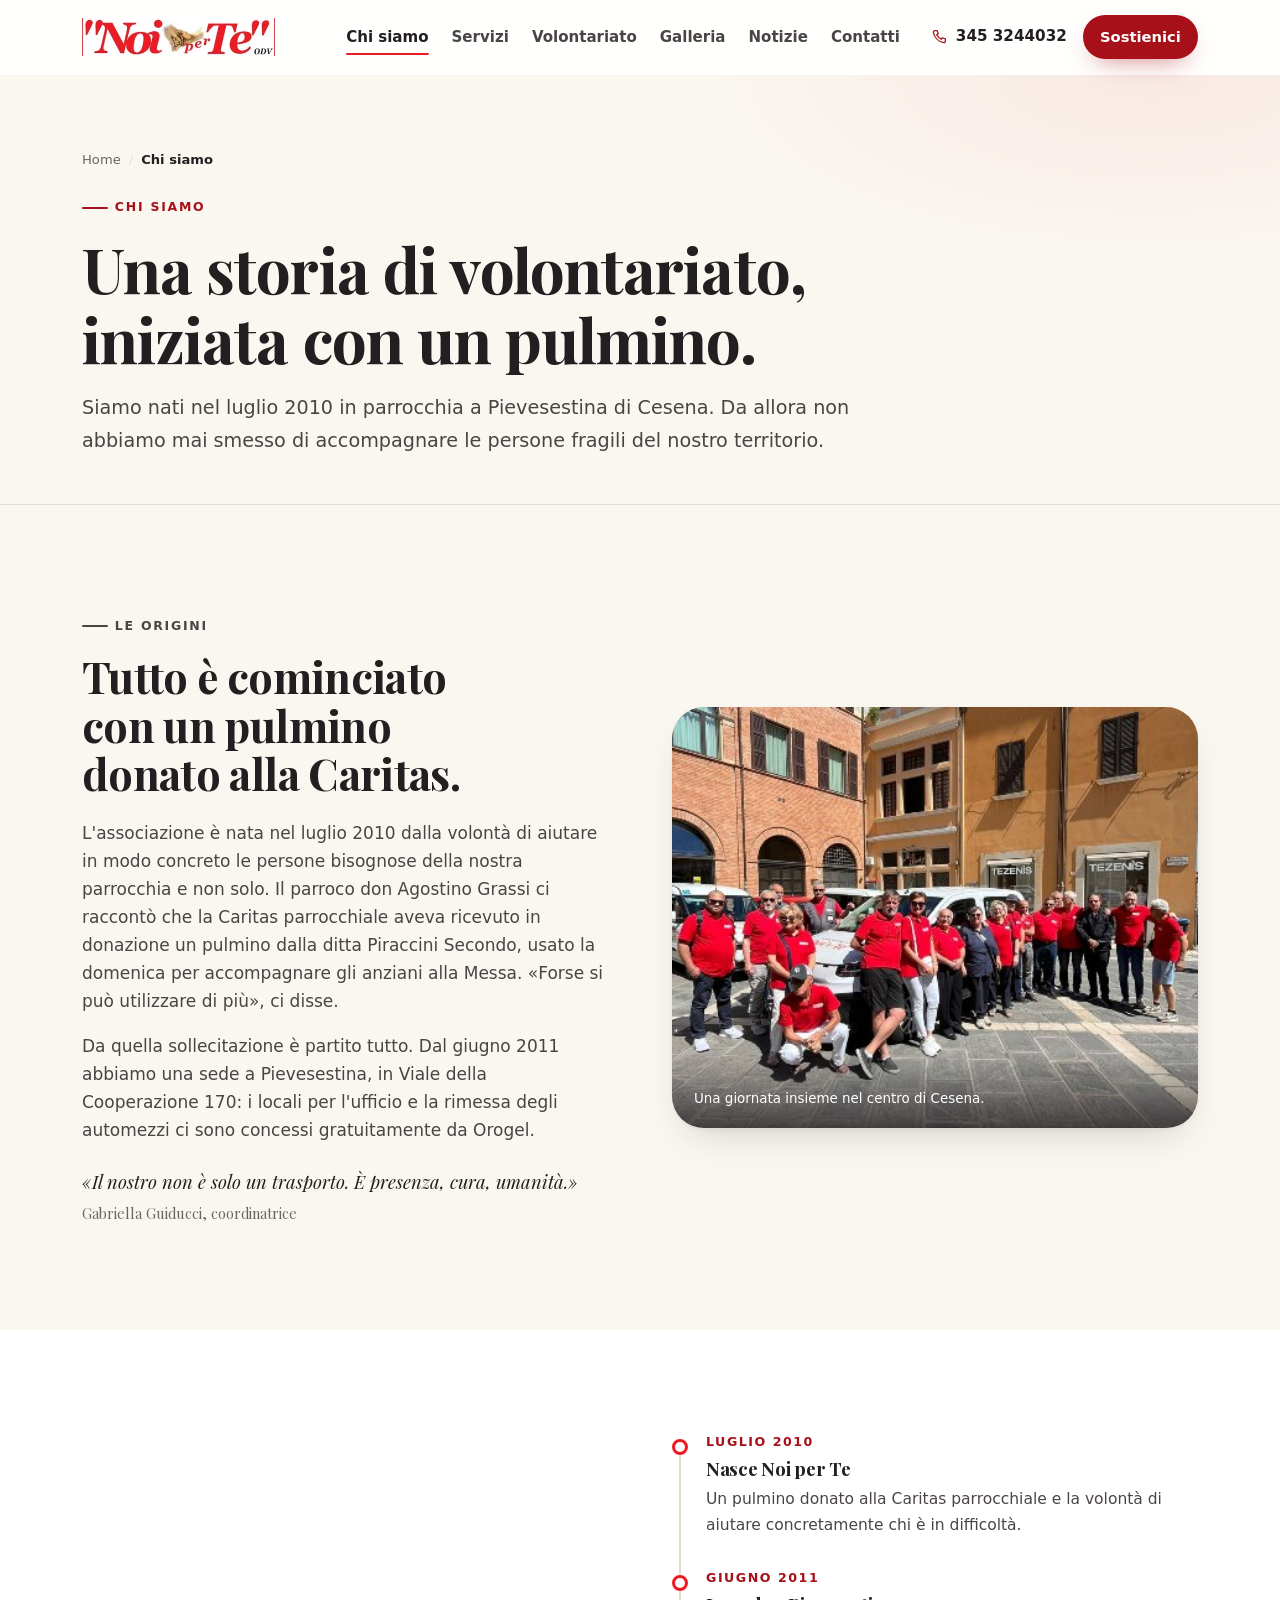
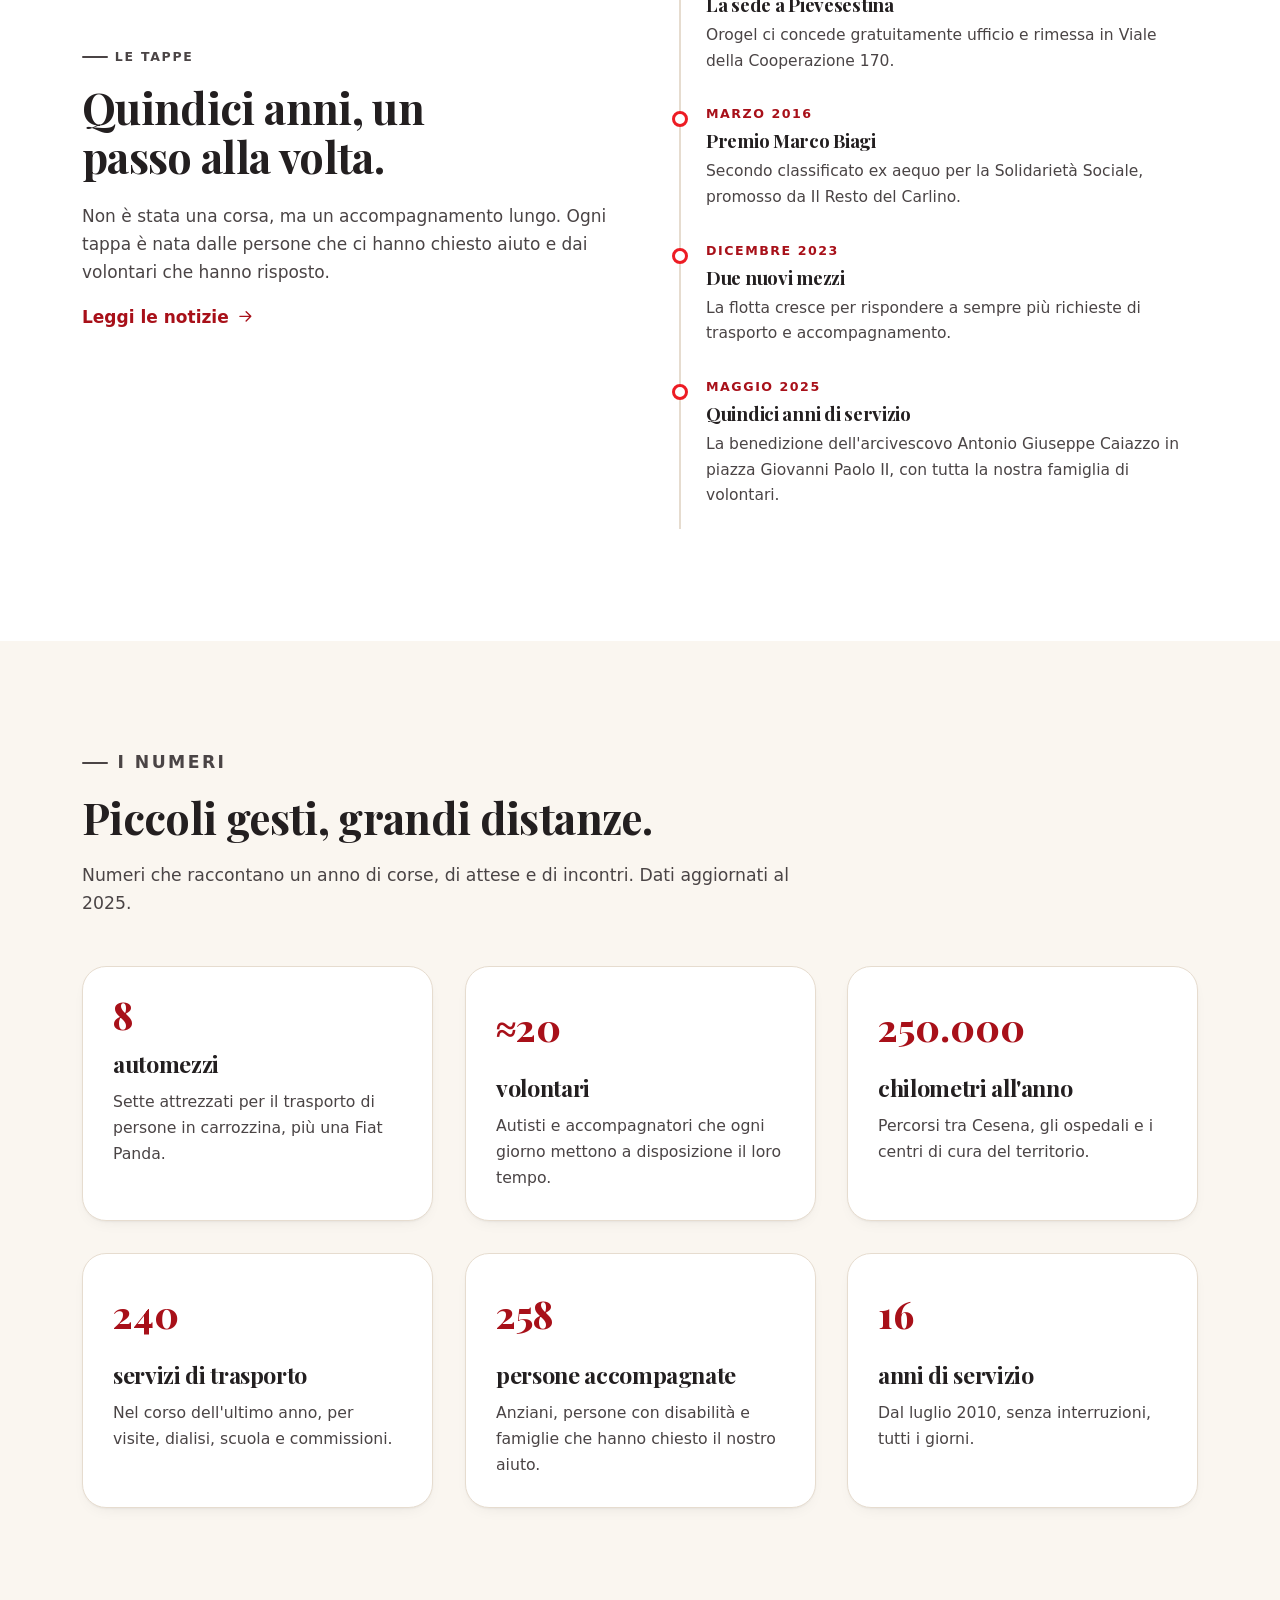
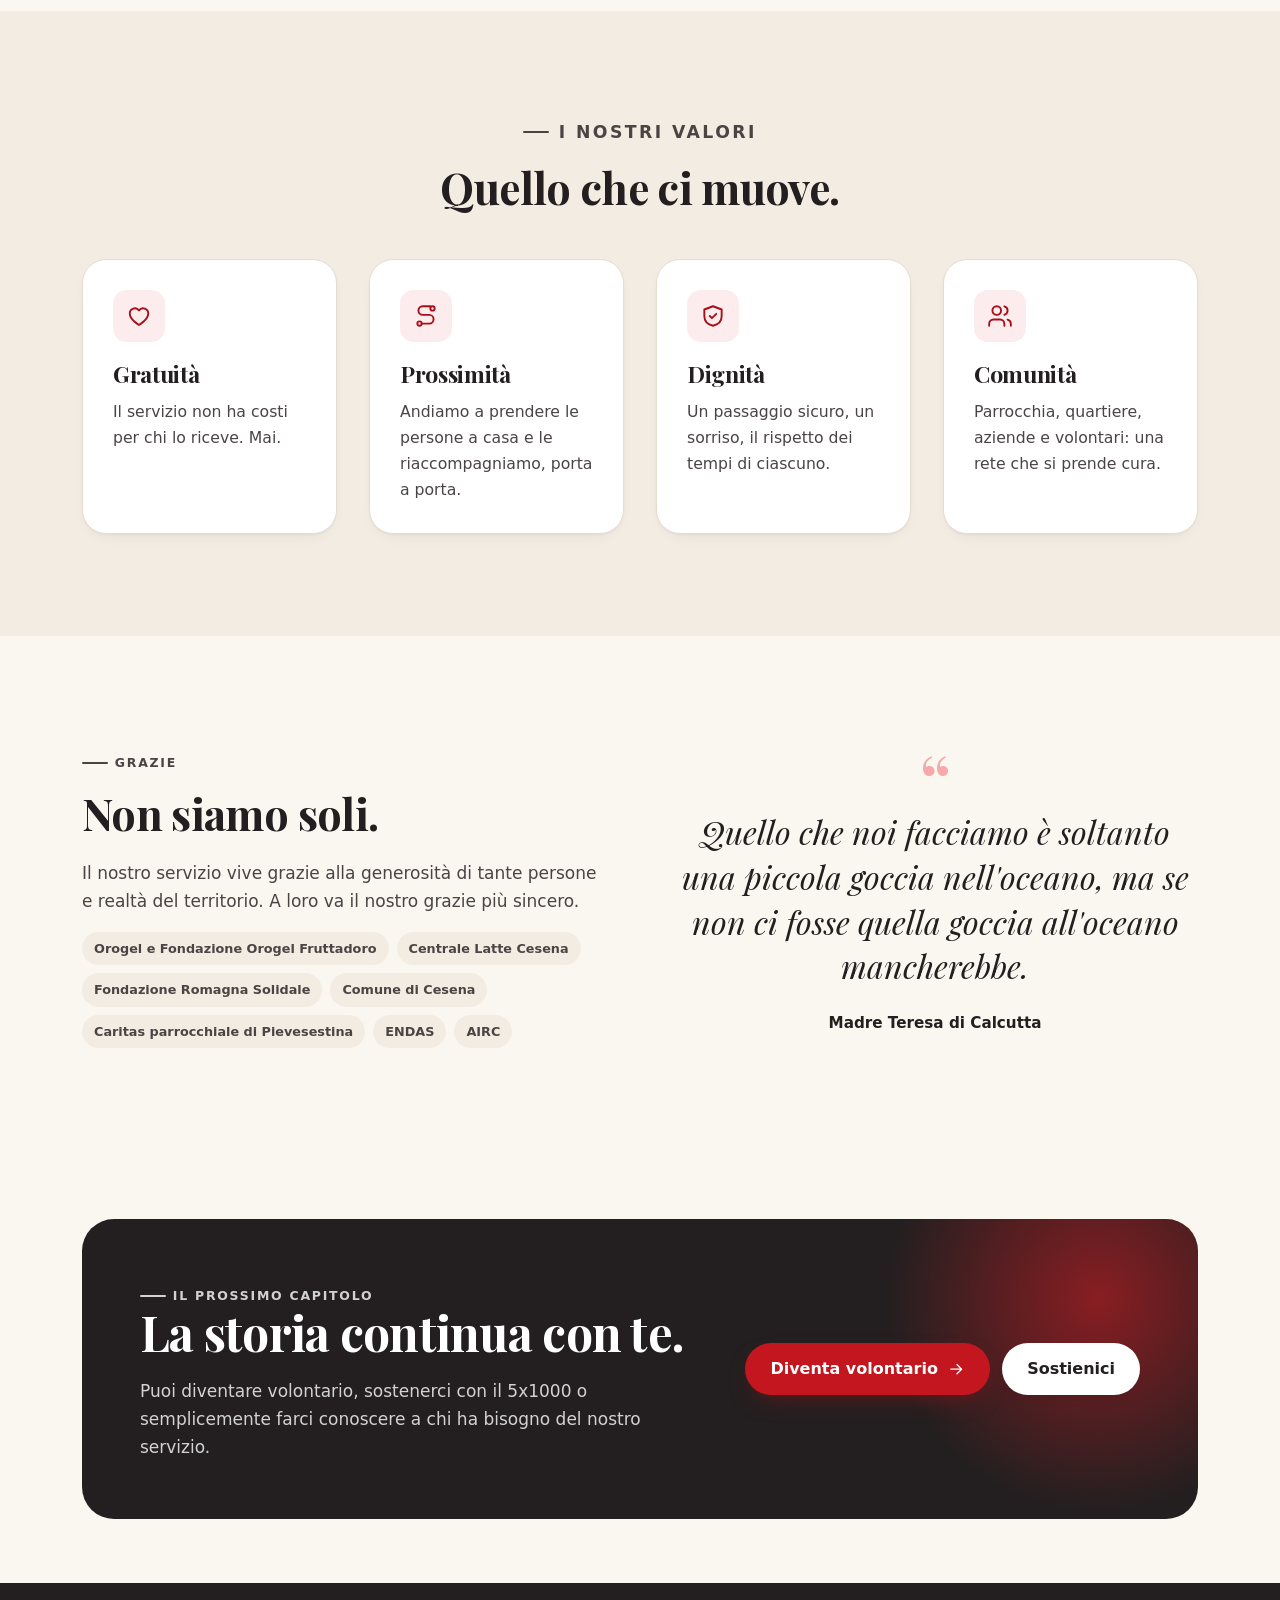
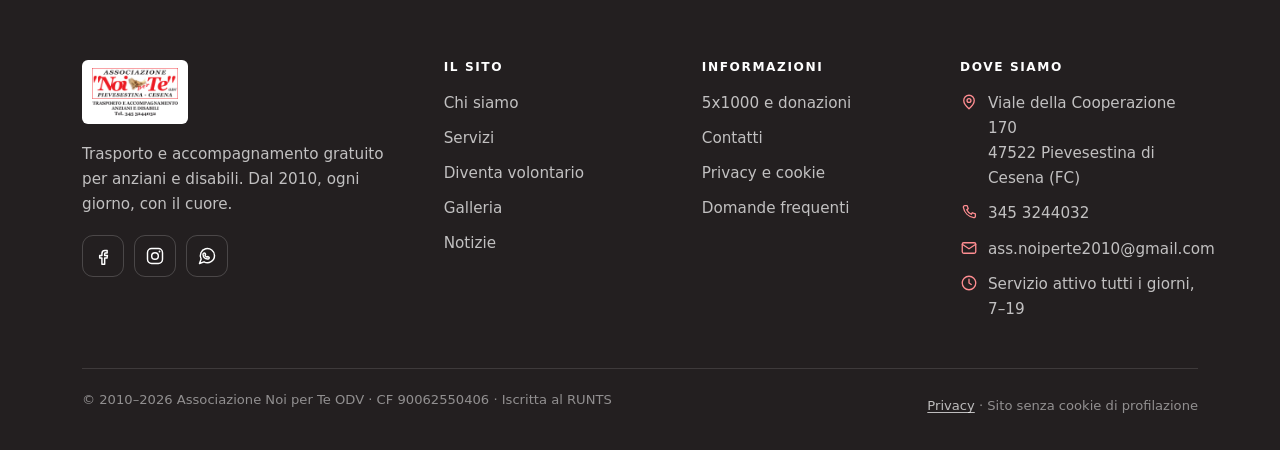
==== chi-siamo/index.html @ ab75730a "Sito web statico dell'Associazione Noi per Te ODV - 13 pagine HTML in italiano, senza framework né b" ====
<!DOCTYPE html>
<html lang="it" class="no-js">
<head>
  <meta charset="utf-8">
  <meta name="viewport" content="width=device-width, initial-scale=1">

  <title>Chi siamo | Associazione Noi per Te ODV Cesena</title>
  <meta name="description" content="La storia di Noi per Te: nata nel 2010 in parrocchia a Pievesestina, oggi 8 mezzi e 20 volontari. Un servizio gratuito di trasporto e compagnia.">
  <link rel="canonical" href="https://www.noiperte.it/chi-siamo/">
  <meta name="robots" content="index, follow, max-image-preview:large, max-snippet:-1">
  <meta name="author" content="Associazione Noi per Te ODV">
  <meta name="theme-color" content="#231F20">
  <meta name="format-detection" content="telephone=no">

  <meta property="og:type" content="website">
  <meta property="og:site_name" content="Associazione Noi per Te ODV">
  <meta property="og:locale" content="it_IT">
  <meta property="og:title" content="Chi siamo | Associazione Noi per Te ODV Cesena">
  <meta property="og:description" content="La storia di Noi per Te: nata nel 2010 in parrocchia a Pievesestina, oggi 8 mezzi e 20 volontari. Un servizio gratuito di trasporto e compagnia.">
  <meta property="og:url" content="https://www.noiperte.it/chi-siamo/">
  <meta property="og:image" content="https://www.noiperte.it/og-image.jpg">
  <meta property="og:image:width" content="1200">
  <meta property="og:image:height" content="630">
  <meta property="og:image:alt" content="Associazione Noi per Te ODV, trasporto e accompagnamento anziani e disabili a Cesena">
  <meta name="twitter:card" content="summary_large_image">
  <meta name="twitter:title" content="Chi siamo | Associazione Noi per Te ODV Cesena">
  <meta name="twitter:description" content="La storia di Noi per Te: nata nel 2010 in parrocchia a Pievesestina, oggi 8 mezzi e 20 volontari. Un servizio gratuito di trasporto e compagnia.">
  <meta name="twitter:image" content="https://www.noiperte.it/og-image.jpg">

  <link rel="icon" href="/favicon.ico" sizes="32x32">
  <link rel="icon" href="/favicon.svg" type="image/svg+xml">
  <link rel="apple-touch-icon" href="/apple-touch-icon.png">
  <link rel="manifest" href="/site.webmanifest">

  <link rel="preload" href="/assets/fonts/playfair-display-latin.woff2" as="font" type="font/woff2" crossorigin>
  <link rel="stylesheet" href="/assets/css/style.css">
  <script>document.documentElement.className = document.documentElement.className.replace('no-js', 'js');</script>
  <script type="application/ld+json">
{
  "@context": "https://schema.org",
  "@graph": [
    {
      "@type": "NGO",
      "@id": "https://www.noiperte.it/#organizzazione",
      "name": "Associazione Noi per Te ODV",
      "alternateName": [
        "Noi per Te ODV",
        "Associazione \"Noi per Te\" ODV"
      ],
      "url": "https://www.noiperte.it/",
      "logo": "https://www.noiperte.it/assets/img/logo-full.png",
      "image": "https://www.noiperte.it/og-image.jpg",
      "description": "Organizzazione di volontariato di Pievesestina di Cesena che dal 2010 offre gratuitamente trasporto e accompagnamento a persone anziane, disabili e non autosufficienti.",
      "foundingDate": "2010-07",
      "taxID": "90062550406",
      "nonprofitStatus": "Organizzazione di Volontariato iscritta al RUNTS",
      "email": "ass.noiperte2010@gmail.com",
      "telephone": "+39 345 3244032",
      "address": {
        "@type": "PostalAddress",
        "streetAddress": "Viale della Cooperazione 170",
        "addressLocality": "Pievesestina di Cesena",
        "addressRegion": "Emilia-Romagna",
        "postalCode": "47522",
        "addressCountry": "IT"
      },
      "areaServed": [
        {
          "@type": "City",
          "name": "Cesena"
        },
        {
          "@type": "AdministrativeArea",
          "name": "Provincia di Forlì-Cesena"
        }
      ],
      "knowsAbout": [
        "Trasporto e accompagnamento di anziani",
        "Trasporto e accompagnamento di persone con disabilità",
        "Trasporto per dialisi",
        "Accompagnamento a visite mediche",
        "Volontariato sociale"
      ],
      "sameAs": [
        "https://www.facebook.com/NoiPerTe",
        "https://www.instagram.com/gabriellagu57"
      ],
      "contactPoint": {
        "@type": "ContactPoint",
        "telephone": "+39 345 3244032",
        "contactType": "customer service",
        "availableLanguage": "it"
      }
    },
    {
      "@type": "WebSite",
      "@id": "https://www.noiperte.it/#sito",
      "url": "https://www.noiperte.it/",
      "name": "Associazione Noi per Te ODV",
      "inLanguage": "it-IT",
      "publisher": {
        "@id": "https://www.noiperte.it/#organizzazione"
      }
    },
    {
      "@type": "AboutPage",
      "@id": "https://www.noiperte.it/chi-siamo/#pagina",
      "url": "https://www.noiperte.it/chi-siamo/",
      "name": "Chi siamo | Associazione Noi per Te ODV Cesena",
      "description": "La storia di Noi per Te: nata nel 2010 in parrocchia a Pievesestina, oggi 8 mezzi e 20 volontari.",
      "isPartOf": {
        "@id": "https://www.noiperte.it/#sito"
      },
      "about": {
        "@id": "https://www.noiperte.it/#organizzazione"
      },
      "inLanguage": "it-IT",
      "primaryImageOfPage": "https://www.noiperte.it/og-image.jpg"
    },
    {
      "@type": "BreadcrumbList",
      "itemListElement": [
        {
          "@type": "ListItem",
          "position": 1,
          "name": "Home",
          "item": "https://www.noiperte.it/"
        },
        {
          "@type": "ListItem",
          "position": 2,
          "name": "Chi siamo",
          "item": "https://www.noiperte.it/chi-siamo/"
        }
      ]
    }
  ]
}
  </script>
</head>
<body>
<a class="skip-link" href="#main">Salta al contenuto principale</a>

<!-- Sprite icone SVG -->
<svg xmlns="http://www.w3.org/2000/svg" style="display:none" aria-hidden="true">
  <symbol id="i-arrow" viewBox="0 0 24 24"><path d="M5 12h14M13 6l6 6-6 6"/></symbol>
  <symbol id="i-arrow-left" viewBox="0 0 24 24"><path d="M19 12H5M11 6l-6 6 6 6"/></symbol>
  <symbol id="i-chevron" viewBox="0 0 24 24"><path d="M9 6l6 6-6 6"/></symbol>
  <symbol id="i-phone" viewBox="0 0 24 24"><path d="M6.5 3.5h3l1.5 4-2 1.5a12 12 0 0 0 6 6l1.5-2 4 1.5v3a2 2 0 0 1-2.2 2A17 17 0 0 1 4.5 5.7 2 2 0 0 1 6.5 3.5Z"/></symbol>
  <symbol id="i-mail" viewBox="0 0 24 24"><rect x="3" y="5" width="18" height="14" rx="2"/><path d="m3 7 9 6 9-6"/></symbol>
  <symbol id="i-pin" viewBox="0 0 24 24"><path d="M12 21s7-6.1 7-11a7 7 0 1 0-14 0c0 4.9 7 11 7 11Z"/><circle cx="12" cy="10" r="2.6"/></symbol>
  <symbol id="i-clock" viewBox="0 0 24 24"><circle cx="12" cy="12" r="9"/><path d="M12 7v5l3 2"/></symbol>
  <symbol id="i-users" viewBox="0 0 24 24"><path d="M16 21v-1.8a4 4 0 0 0-4-4H6a4 4 0 0 0-4 4V21"/><circle cx="9" cy="7" r="4"/><path d="M22 21v-1.8a4 4 0 0 0-3-3.87"/><path d="M16 3.13a4 4 0 0 1 0 7.75"/></symbol>
  <symbol id="i-wheelchair" viewBox="0 0 24 24"><circle cx="10" cy="4" r="1.9"/><path d="M10 7v7h6l2.5 5"/><path d="M16 14h-6"/><circle cx="8" cy="17" r="4"/></symbol>
  <symbol id="i-van" viewBox="0 0 24 24"><path d="M3 17V8a1 1 0 0 1 1-1h9l4 4h3a1 1 0 0 1 1 1v5"/><path d="M3 17h1M9 17h6M18 17h2"/><circle cx="7" cy="17" r="2"/><circle cx="17" cy="17" r="2"/><path d="M13 7v4h4"/></symbol>
  <symbol id="i-heart" viewBox="0 0 24 24"><path d="M12 20.3S3.5 15.2 3.5 9.9A4.7 4.7 0 0 1 12 6.9a4.7 4.7 0 0 1 8.5 3c0 5.3-8.5 10.4-8.5 10.4Z"/></symbol>
  <symbol id="i-calendar" viewBox="0 0 24 24"><rect x="3" y="5" width="18" height="16" rx="2"/><path d="M3 10h18M8 3v4M16 3v4"/></symbol>
  <symbol id="i-check" viewBox="0 0 24 24"><path d="m4 12 5 5L20 6"/></symbol>
  <symbol id="i-play" viewBox="0 0 24 24"><path d="M8 5v14l11-7Z"/></symbol>
  <symbol id="i-menu" viewBox="0 0 24 24"><path d="M4 7h16M4 12h16M4 17h16"/></symbol>
  <symbol id="i-close" viewBox="0 0 24 24"><path d="M6 6l12 12M18 6 6 18"/></symbol>
  <symbol id="i-whatsapp" viewBox="0 0 24 24"><path d="M21 11.5a8.5 8.5 0 0 1-12.6 7.5L3 21l2-5.4A8.5 8.5 0 1 1 21 11.5Z"/><path d="M8.6 8.3c.3-.1.7 0 .9.3l.7 1.2c.1.3.1.6-.1.8l-.5.5c.5 1 1.3 1.8 2.3 2.3l.5-.5c.2-.2.5-.3.8-.1l1.2.7c.3.2.4.6.3.9-.3.8-1.1 1.4-2 1.3-2.9-.3-5.2-2.6-5.5-5.5-.1-.8.5-1.6 1.4-1.9Z"/></symbol>
  <symbol id="i-facebook" viewBox="0 0 24 24"><path d="M14.5 8.5H17V5.4h-2.7c-2.2 0-3.6 1.5-3.6 3.8v2.1H8v3.2h2.7V22h3.3v-7.5h2.8l.5-3.2h-3.3V9.6c0-.7.3-1.1 1-1.1Z"/></symbol>
  <symbol id="i-instagram" viewBox="0 0 24 24"><rect x="3" y="3" width="18" height="18" rx="5"/><circle cx="12" cy="12" r="4"/><circle cx="17.4" cy="6.6" r="1.1" fill="currentColor" stroke="none"/></symbol>
  <symbol id="i-copy" viewBox="0 0 24 24"><rect x="9" y="9" width="12" height="12" rx="2"/><path d="M5 15H4a1 1 0 0 1-1-1V4a1 1 0 0 1 1-1h10a1 1 0 0 1 1 1v1"/></symbol>
  <symbol id="i-external" viewBox="0 0 24 24"><path d="M14 4h6v6M20 4l-9 9M19 14v5a1 1 0 0 1-1 1H5a1 1 0 0 1-1-1V6a1 1 0 0 1 1-1h5"/></symbol>
  <symbol id="i-award" viewBox="0 0 24 24"><circle cx="12" cy="9" r="5"/><path d="m8.5 13-1.5 8 5-3 5 3-1.5-8"/></symbol>
  <symbol id="i-route" viewBox="0 0 24 24"><circle cx="6" cy="19" r="2"/><circle cx="18" cy="5" r="2"/><path d="M8 19h7a4 4 0 0 0 0-8H9a4 4 0 0 1 0-8h7"/></symbol>
  <symbol id="i-school" viewBox="0 0 24 24"><path d="m12 3 9 5-9 5-9-5 9-5Z"/><path d="M6 10v5c0 1.7 2.7 3 6 3s6-1.3 6-3v-5"/></symbol>
  <symbol id="i-sun" viewBox="0 0 24 24"><circle cx="12" cy="12" r="4"/><path d="M12 2v2M12 20v2M4.9 4.9l1.4 1.4M17.7 17.7l1.4 1.4M2 12h2M20 12h2M4.9 19.1l1.4-1.4M17.7 6.3l1.4-1.4"/></symbol>
  <symbol id="i-leaf" viewBox="0 0 24 24"><path d="M20 4c-9 0-16 4-16 11a5 5 0 0 0 5 5c7 0 11-7 11-16Z"/><path d="M4 20c3-6 7-9 12-11"/></symbol>
  <symbol id="i-shield" viewBox="0 0 24 24"><path d="M12 3l8 3v6c0 5-3.5 8-8 9-4.5-1-8-4-8-9V6l8-3Z"/><path d="m9 12 2 2 4-4"/></symbol>
</svg>

<header class="site-header" data-header>
  <div class="shell header-inner">
    <a class="brand" href="/" aria-label="Associazione Noi per Te ODV — vai alla home">
      <picture>
        <source type="image/webp" srcset="/assets/img/logo-wordmark-360.webp 360w, /assets/img/logo-wordmark-640.webp 640w, /assets/img/logo-wordmark-1080.webp 1080w" sizes="224px">
        <img src="/assets/img/logo-wordmark-640.jpg" alt="Noi per Te ODV — trasporto e accompagnamento anziani e disabili" width="1731" height="340">
      </picture>
    </a>

    <nav class="nav" aria-label="Navigazione principale">
      <ul>
        <li><a href="/chi-siamo/" aria-current="page">Chi siamo</a></li>
        <li><a href="/servizi/">Servizi</a></li>
        <li><a href="/diventa-volontario/">Volontariato</a></li>
        <li><a href="/galleria/">Galleria</a></li>
        <li><a href="/notizie/">Notizie</a></li>
        <li><a href="/contatti/">Contatti</a></li>
      </ul>
    </nav>

    <div class="header-actions">
      <a class="header-phone" href="tel:+393453244032">
        <svg class="icon" aria-hidden="true"><use href="#i-phone"/></svg>
        345 3244032
      </a>
      <a class="btn btn--primary btn--sm btn--header-cta" href="/sostienici/">Sostienici</a>
      <button class="nav-toggle" type="button" aria-expanded="false" aria-controls="mobile-nav" data-nav-toggle>
        <span class="sr-only">Apri il menu</span>
        <svg class="icon icon--menu" aria-hidden="true"><use href="#i-menu"/></svg>
        <svg class="icon icon--close" aria-hidden="true"><use href="#i-close"/></svg>
      </button>
    </div>
  </div>
</header>

<div class="mobile-nav" id="mobile-nav" tabindex="-1" data-drawer hidden>
  <nav aria-label="Navigazione mobile">
    <ul>
      <li><a class="mobile-link" href="/chi-siamo/" aria-current="page">Chi siamo <svg class="icon" aria-hidden="true"><use href="#i-chevron"/></svg></a></li>
      <li><a class="mobile-link" href="/servizi/">Servizi <svg class="icon" aria-hidden="true"><use href="#i-chevron"/></svg></a></li>
      <li><a class="mobile-link" href="/diventa-volontario/">Volontariato <svg class="icon" aria-hidden="true"><use href="#i-chevron"/></svg></a></li>
      <li><a class="mobile-link" href="/galleria/">Galleria <svg class="icon" aria-hidden="true"><use href="#i-chevron"/></svg></a></li>
      <li><a class="mobile-link" href="/notizie/">Notizie <svg class="icon" aria-hidden="true"><use href="#i-chevron"/></svg></a></li>
      <li><a class="mobile-link" href="/contatti/">Contatti <svg class="icon" aria-hidden="true"><use href="#i-chevron"/></svg></a></li>
      <li><a class="mobile-link" href="/sostienici/">Sostienici <svg class="icon" aria-hidden="true"><use href="#i-chevron"/></svg></a></li>
    </ul>
  </nav>
  <div class="drawer-actions">
    <a class="btn btn--primary btn--block" href="tel:+393453244032">
      <svg class="icon" aria-hidden="true"><use href="#i-phone"/></svg> Chiama 345 3244032
    </a>
    <a class="btn btn--ghost btn--block" href="mailto:ass.noiperte2010@gmail.com">
      <svg class="icon" aria-hidden="true"><use href="#i-mail"/></svg> Scrivici una email
    </a>
  </div>
  <div class="drawer-contact">
    <a href="https://maps.google.com/?q=Viale+della+Cooperazione+170,+47522+Pievesestina+di+Cesena" target="_blank" rel="noopener">
      <svg class="icon" aria-hidden="true"><use href="#i-pin"/></svg>
      Viale della Cooperazione 170, Pievesestina di Cesena
    </a>
    <div class="drawer-social">
      <a href="https://www.facebook.com/NoiPerTe" target="_blank" rel="noopener" aria-label="Facebook"><svg class="icon" aria-hidden="true"><use href="#i-facebook"/></svg></a>
      <a href="https://www.instagram.com/gabriellagu57" target="_blank" rel="noopener" aria-label="Instagram"><svg class="icon" aria-hidden="true"><use href="#i-instagram"/></svg></a>
      <a href="https://wa.me/393453244032" target="_blank" rel="noopener" aria-label="WhatsApp"><svg class="icon" aria-hidden="true"><use href="#i-whatsapp"/></svg></a>
    </div>
  </div>
</div>

<main id="main">

<section class="page-hero">
  <div class="shell">
    <nav aria-label="Percorso di navigazione">
<ol class="breadcrumb">
  <li><a href="/">Home</a></li>
  <li><span aria-current="page">Chi siamo</span></li>
</ol>
</nav>
    <p class="eyebrow">Chi siamo</p>
    <h1>Una storia di volontariato, iniziata con un pulmino.</h1>
    <p class="lead">Siamo nati nel luglio 2010 in parrocchia a Pievesestina di Cesena. Da allora non abbiamo mai smesso di accompagnare le persone fragili del nostro territorio.</p>
  </div>
</section>

<section class="section">
  <div class="shell split">
    <div class="split__content reveal">
      <p class="eyebrow">Le origini</p>
      <h2>Tutto è cominciato con un pulmino donato alla Caritas.</h2>
      <p>L'associazione è nata nel luglio 2010 dalla volontà di aiutare in modo concreto le persone bisognose della nostra parrocchia e non solo. Il parroco don Agostino Grassi ci raccontò che la Caritas parrocchiale aveva ricevuto in donazione un pulmino dalla ditta Piraccini Secondo, usato la domenica per accompagnare gli anziani alla Messa. «Forse si può utilizzare di più», ci disse.</p>
      <p>Da quella sollecitazione è partito tutto. Dal giugno 2011 abbiamo una sede a Pievesestina, in Viale della Cooperazione 170: i locali per l'ufficio e la rimessa degli automezzi ci sono concessi gratuitamente da Orogel.</p>
      <p class="signature">«Il nostro non è solo un trasporto. È presenza, cura, umanità.»<br><span style="font-style:normal;font-size:0.9rem;color:var(--muted)">Gabriella Guiducci, coordinatrice</span></p>
    </div>
    <figure class="split__media reveal" data-delay="1">
      <img src="/assets/img/volontari-piazza-cesena-535.jpg" alt="I volontari dell'associazione Noi per Te riuniti in piazza a Cesena con i pulmini" width="535" height="340" loading="lazy" decoding="async">
      <figcaption>Una giornata insieme nel centro di Cesena.</figcaption>
    </figure>
  </div>
</section>

<section class="section section--white">
  <div class="shell split split--reverse">
    <div class="split__content reveal">
      <p class="eyebrow">Le tappe</p>
      <h2>Quindici anni, un passo alla volta.</h2>
      <p>Non è stata una corsa, ma un accompagnamento lungo. Ogni tappa è nata dalle persone che ci hanno chiesto aiuto e dai volontari che hanno risposto.</p>
      <a class="link-arrow" href="/notizie/">Leggi le notizie <svg class="icon" aria-hidden="true"><use href="#i-arrow"/></svg></a>
    </div>
    <ol class="timeline reveal" data-delay="1">
      <li>
        <span class="year">Luglio 2010</span>
        <h3>Nasce Noi per Te</h3>
        <p>Un pulmino donato alla Caritas parrocchiale e la volontà di aiutare concretamente chi è in difficoltà.</p>
      </li>
      <li>
        <span class="year">Giugno 2011</span>
        <h3>La sede a Pievesestina</h3>
        <p>Orogel ci concede gratuitamente ufficio e rimessa in Viale della Cooperazione 170.</p>
      </li>
      <li>
        <span class="year">Marzo 2016</span>
        <h3>Premio Marco Biagi</h3>
        <p>Secondo classificato ex aequo per la Solidarietà Sociale, promosso da Il Resto del Carlino.</p>
      </li>
      <li>
        <span class="year">Dicembre 2023</span>
        <h3>Due nuovi mezzi</h3>
        <p>La flotta cresce per rispondere a sempre più richieste di trasporto e accompagnamento.</p>
      </li>
      <li>
        <span class="year">Maggio 2025</span>
        <h3>Quindici anni di servizio</h3>
        <p>La benedizione dell'arcivescovo Antonio Giuseppe Caiazzo in piazza Giovanni Paolo II, con tutta la nostra famiglia di volontari.</p>
      </li>
    </ol>
  </div>
</section>

<section class="section">
  <div class="shell">
    <div class="section-head">
      <p class="eyebrow">I numeri</p>
      <h2>Piccoli gesti, grandi distanze.</h2>
      <p>Numeri che raccontano un anno di corse, di attese e di incontri. Dati aggiornati al 2025.</p>
    </div>
    <div class="grid grid--3">
      <div class="card reveal"><span class="stats" style="display:block;padding:0;border:0;box-shadow:none;background:transparent"><span class="num" style="font-family:var(--font-serif);font-size:2.3rem;font-weight:800;color:var(--red-700);display:block">8</span></span><h3 class="mt-2">automezzi</h3><p>Sette attrezzati per il trasporto di persone in carrozzina, più una Fiat Panda.</p></div>
      <div class="card reveal" data-delay="1"><span class="num" style="font-family:var(--font-serif);font-size:2.3rem;font-weight:800;color:var(--red-700);display:block">≈20</span><h3 class="mt-2">volontari</h3><p>Autisti e accompagnatori che ogni giorno mettono a disposizione il loro tempo.</p></div>
      <div class="card reveal" data-delay="2"><span class="num" style="font-family:var(--font-serif);font-size:2.3rem;font-weight:800;color:var(--red-700);display:block">250.000</span><h3 class="mt-2">chilometri all'anno</h3><p>Percorsi tra Cesena, gli ospedali e i centri di cura del territorio.</p></div>
      <div class="card reveal"><span class="num" style="font-family:var(--font-serif);font-size:2.3rem;font-weight:800;color:var(--red-700);display:block">240</span><h3 class="mt-2">servizi di trasporto</h3><p>Nel corso dell'ultimo anno, per visite, dialisi, scuola e commissioni.</p></div>
      <div class="card reveal" data-delay="1"><span class="num" style="font-family:var(--font-serif);font-size:2.3rem;font-weight:800;color:var(--red-700);display:block">258</span><h3 class="mt-2">persone accompagnate</h3><p>Anziani, persone con disabilità e famiglie che hanno chiesto il nostro aiuto.</p></div>
      <div class="card reveal" data-delay="2"><span class="num" style="font-family:var(--font-serif);font-size:2.3rem;font-weight:800;color:var(--red-700);display:block">16</span><h3 class="mt-2">anni di servizio</h3><p>Dal luglio 2010, senza interruzioni, tutti i giorni.</p></div>
    </div>
  </div>
</section>

<section class="section section--sand">
  <div class="shell">
    <div class="section-head section-head--center">
      <p class="eyebrow">I nostri valori</p>
      <h2>Quello che ci muove.</h2>
    </div>
    <div class="grid grid--4">
      <article class="card reveal"><div class="card__icon"><svg class="icon" aria-hidden="true"><use href="#i-heart"/></svg></div><h3>Gratuità</h3><p>Il servizio non ha costi per chi lo riceve. Mai.</p></article>
      <article class="card reveal" data-delay="1"><div class="card__icon"><svg class="icon" aria-hidden="true"><use href="#i-route"/></svg></div><h3>Prossimità</h3><p>Andiamo a prendere le persone a casa e le riaccompagniamo, porta a porta.</p></article>
      <article class="card reveal" data-delay="2"><div class="card__icon"><svg class="icon" aria-hidden="true"><use href="#i-shield"/></svg></div><h3>Dignità</h3><p>Un passaggio sicuro, un sorriso, il rispetto dei tempi di ciascuno.</p></article>
      <article class="card reveal" data-delay="3"><div class="card__icon"><svg class="icon" aria-hidden="true"><use href="#i-users"/></svg></div><h3>Comunità</h3><p>Parrocchia, quartiere, aziende e volontari: una rete che si prende cura.</p></article>
    </div>
  </div>
</section>

<section class="section">
  <div class="shell split">
    <div class="split__content reveal">
      <p class="eyebrow">Grazie</p>
      <h2>Non siamo soli.</h2>
      <p>Il nostro servizio vive grazie alla generosità di tante persone e realtà del territorio. A loro va il nostro grazie più sincero.</p>
      <ul class="tags mt-3">
        <li><span class="tag-pill">Orogel e Fondazione Orogel Fruttadoro</span></li>
        <li><span class="tag-pill">Centrale Latte Cesena</span></li>
        <li><span class="tag-pill">Fondazione Romagna Solidale</span></li>
        <li><span class="tag-pill">Comune di Cesena</span></li>
        <li><span class="tag-pill">Caritas parrocchiale di Pievesestina</span></li>
        <li><span class="tag-pill">ENDAS</span></li>
        <li><span class="tag-pill">AIRC</span></li>
      </ul>
    </div>
    <figure class="quote-block quote-small reveal" data-delay="1">
      <span class="quote-mark" aria-hidden="true">&ldquo;</span>
      <blockquote><p>Quello che noi facciamo è soltanto una piccola goccia nell'oceano, ma se non ci fosse quella goccia all'oceano mancherebbe.</p></blockquote>
      <figcaption><strong>Madre Teresa di Calcutta</strong></figcaption>
    </figure>
  </div>
</section>

<section class="section section--tight">
  <div class="shell">
    <div class="cta-band reveal">
      <div>
        <p class="eyebrow eyebrow--light">Il prossimo capitolo</p>
        <h2>La storia continua con te.</h2>
        <p>Puoi diventare volontario, sostenerci con il 5x1000 o semplicemente farci conoscere a chi ha bisogno del nostro servizio.</p>
      </div>
      <div class="actions">
        <a class="btn btn--primary" href="/diventa-volontario/">Diventa volontario <svg class="icon" aria-hidden="true"><use href="#i-arrow"/></svg></a>
        <a class="btn btn--light" href="/sostienici/">Sostienici</a>
      </div>
    </div>
  </div>
</section>

</main>

<footer class="site-footer">
  <div class="shell">
    <div class="footer-grid">
      <div class="footer-brand">
        <img src="/assets/img/logo-full-400.jpg" alt="Associazione Noi per Te ODV — Pievesestina Cesena" width="400" height="224" loading="lazy" decoding="async">
        <p>Trasporto e accompagnamento gratuito per anziani e disabili. Dal 2010, ogni giorno, con il cuore.</p>
        <div class="footer-social">
          <a href="https://www.facebook.com/NoiPerTe" target="_blank" rel="noopener" aria-label="Seguici su Facebook"><svg class="icon" aria-hidden="true"><use href="#i-facebook"/></svg></a>
          <a href="https://www.instagram.com/gabriellagu57" target="_blank" rel="noopener" aria-label="Seguici su Instagram"><svg class="icon" aria-hidden="true"><use href="#i-instagram"/></svg></a>
          <a href="https://wa.me/393453244032" target="_blank" rel="noopener" aria-label="Scrivici su WhatsApp"><svg class="icon" aria-hidden="true"><use href="#i-whatsapp"/></svg></a>
        </div>
      </div>

      <div class="footer-col">
        <h3>Il sito</h3>
        <ul>
          <li><a href="/chi-siamo/">Chi siamo</a></li>
          <li><a href="/servizi/">Servizi</a></li>
          <li><a href="/diventa-volontario/">Diventa volontario</a></li>
          <li><a href="/galleria/">Galleria</a></li>
          <li><a href="/notizie/">Notizie</a></li>
        </ul>
      </div>

      <div class="footer-col">
        <h3>Informazioni</h3>
        <ul>
          <li><a href="/sostienici/">5x1000 e donazioni</a></li>
          <li><a href="/contatti/">Contatti</a></li>
          <li><a href="/privacy/">Privacy e cookie</a></li>
          <li><a href="/servizi/#faq">Domande frequenti</a></li>
        </ul>
      </div>

      <div class="footer-col footer-col--contact">
        <h3>Dove siamo</h3>
        <div class="footer-contact">
          <a href="https://maps.google.com/?q=Viale+della+Cooperazione+170,+47522+Pievesestina+di+Cesena" target="_blank" rel="noopener">
            <svg class="icon" aria-hidden="true"><use href="#i-pin"/></svg>
            <span>Viale della Cooperazione 170<br>47522 Pievesestina di Cesena (FC)</span>
          </a>
          <a href="tel:+393453244032"><svg class="icon" aria-hidden="true"><use href="#i-phone"/></svg> <span>345 3244032</span></a>
          <a href="mailto:ass.noiperte2010@gmail.com"><svg class="icon" aria-hidden="true"><use href="#i-mail"/></svg> <span>ass.noiperte2010@gmail.com</span></a>
          <span><svg class="icon" aria-hidden="true"><use href="#i-clock"/></svg> <span>Servizio attivo tutti i giorni, 7–19</span></span>
        </div>
      </div>
    </div>

    <div class="footer-bottom">
      <p>© 2010–<span data-year>2026</span> Associazione Noi per Te ODV · CF <span class="cf">90062550406</span> · Iscritta al RUNTS</p>
      <p><a href="/privacy/">Privacy</a> · Sito senza cookie di profilazione</p>
    </div>
  </div>
</footer>

<script src="/assets/js/main.js" defer></script>
</body>
</html>
---- assets/css/style.css ----
/* ==========================================================================
   Associazione Noi per Te ODV — foglio di stile unico
   Autore: sito statico, nessuna dipendenza esterna
   ========================================================================== */

/* --------------------------------------------------------- Font ---------- */
@font-face {
  font-family: "Playfair Display";
  font-style: normal;
  font-weight: 400 900;
  font-display: swap;
  src: url("../fonts/playfair-display-latin.woff2") format("woff2");
  unicode-range: U+0000-00FF, U+0131, U+0152-0153, U+02BB-02BC, U+02C6, U+02DA,
    U+02DC, U+0304, U+0308, U+0329, U+2000-206F, U+20AC, U+2122, U+2191, U+2193,
    U+2212, U+2215, U+FEFF, U+FFFD;
}
@font-face {
  font-family: "Playfair Display";
  font-style: italic;
  font-weight: 400 900;
  font-display: swap;
  src: url("../fonts/playfair-display-latin-italic.woff2") format("woff2");
  unicode-range: U+0000-00FF, U+0131, U+0152-0153, U+02BB-02BC, U+02C6, U+02DA,
    U+02DC, U+0304, U+0308, U+0329, U+2000-206F, U+20AC, U+2122, U+2191, U+2193,
    U+2212, U+2215, U+FEFF, U+FFFD;
}

/* --------------------------------------------------------- Tokens -------- */
:root {
  --font-sans: ui-sans-serif, system-ui, -apple-system, "Segoe UI", Roboto,
    "Helvetica Neue", Arial, "Noto Sans", sans-serif;
  --font-serif: "Playfair Display", Georgia, "Times New Roman", serif;

  --red: #ed1c24;
  --red-600: #c4161e;
  --red-700: #a81019;
  --red-50: #fdeced;

  --ink: #231f20;
  --ink-2: #4a4445;
  --muted: #6b6465;
  --cream: #faf6f0;
  --sand: #f3ece2;
  --sand-2: #ebe1d4;
  --line: #e6dccf;
  --white: #ffffff;
  --gold: #a67c2e;

  --radius-sm: 10px;
  --radius: 16px;
  --radius-lg: 24px;
  --radius-xl: 32px;
  --pill: 999px;

  --shadow-sm: 0 1px 2px rgba(35, 31, 32, 0.05),
    0 6px 18px -10px rgba(35, 31, 32, 0.12);
  --shadow: 0 2px 4px rgba(35, 31, 32, 0.04),
    0 18px 40px -18px rgba(35, 31, 32, 0.22);
  --shadow-lg: 0 30px 70px -30px rgba(35, 31, 32, 0.35);

  --shell: 1180px;
  --pad: clamp(18px, 4vw, 32px);
  --section: clamp(58px, 8vw, 104px);

  --ease: cubic-bezier(0.22, 0.61, 0.36, 1);
}

/* --------------------------------------------------------- Reset --------- */
*,
*::before,
*::after {
  box-sizing: border-box;
}
html {
  -webkit-text-size-adjust: 100%;
  scroll-behavior: smooth;
  scroll-padding-top: 96px;
}
body {
  margin: 0;
  font-family: var(--font-sans);
  font-size: 1.0625rem;
  line-height: 1.65;
  color: var(--ink);
  background: var(--cream);
  -webkit-font-smoothing: antialiased;
  text-rendering: optimizeLegibility;
  overflow-x: hidden;
}
img,
picture,
video,
svg {
  display: block;
  max-width: 100%;
}
img {
  height: auto;
}
button,
input,
textarea,
select {
  font: inherit;
  color: inherit;
}
button {
  cursor: pointer;
}
a {
  color: var(--red-700);
  text-decoration-thickness: 1px;
  text-underline-offset: 0.18em;
}
a:hover {
  color: var(--red-600);
}
h1,
h2,
h3,
h4 {
  font-family: var(--font-serif);
  font-weight: 700;
  line-height: 1.12;
  letter-spacing: -0.015em;
  margin: 0 0 0.5em;
  text-wrap: balance;
}
h1 {
  font-size: clamp(2.25rem, 5.1vw, 3.9rem);
}
h2 {
  font-size: clamp(1.75rem, 3.4vw, 2.7rem);
}
h3 {
  font-size: clamp(1.2rem, 1.8vw, 1.45rem);
  line-height: 1.25;
}
p {
  margin: 0 0 1em;
}
p:last-child {
  margin-bottom: 0;
}
ul,
ol {
  margin: 0 0 1em;
  padding-left: 1.25em;
}
li + li {
  margin-top: 0.35em;
}
strong {
  font-weight: 700;
}
blockquote {
  margin: 0;
}
:target {
  scroll-margin-top: 100px;
}

::selection {
  background: var(--red);
  color: #fff;
}

/* --------------------------------------------------------- Accessibility - */
:focus-visible {
  outline: 3px solid var(--red-700);
  outline-offset: 3px;
  border-radius: 4px;
}
.skip-link {
  position: absolute;
  left: 12px;
  top: -80px;
  z-index: 200;
  padding: 12px 20px;
  background: var(--ink);
  color: #fff;
  border-radius: 0 0 12px 12px;
  font-weight: 600;
  text-decoration: none;
  transition: top 0.2s var(--ease);
}
.skip-link:focus {
  top: 0;
  color: #fff;
}
.sr-only {
  position: absolute !important;
  width: 1px;
  height: 1px;
  padding: 0;
  margin: -1px;
  overflow: hidden;
  clip: rect(0, 0, 0, 0);
  white-space: nowrap;
  border: 0;
}

/* --------------------------------------------------------- Layout -------- */
.shell {
  width: 100%;
  max-width: var(--shell);
  margin-inline: auto;
  padding-inline: var(--pad);
}
.shell--narrow {
  max-width: 820px;
}
.shell--wide {
  max-width: 1320px;
}
.section {
  padding-block: var(--section);
}
.section--tight {
  padding-block: clamp(40px, 5vw, 64px);
}
.section--white {
  background: var(--white);
}
.section--sand {
  background: var(--sand);
}
.section--ink {
  background: var(--ink);
  color: var(--cream);
}
.section--ink h2,
.section--ink h3 {
  color: #fff;
}
.section--ink a {
  color: #fff;
}
.stack > * + * {
  margin-top: 1rem;
}
.grid {
  display: grid;
  gap: clamp(18px, 3vw, 32px);
}
.grid--2 {
  grid-template-columns: repeat(2, minmax(0, 1fr));
}
.grid--3 {
  grid-template-columns: repeat(3, minmax(0, 1fr));
}
.grid--4 {
  grid-template-columns: repeat(4, minmax(0, 1fr));
}
.center {
  text-align: center;
}
.mt-0 { margin-top: 0; }
.mt-2 { margin-top: 1rem; }
.mt-3 { margin-top: 1.75rem; }
.mt-4 { margin-top: 2.5rem; }
.mb-0 { margin-bottom: 0; }

/* --------------------------------------------------------- Typography ---- */
.eyebrow {
  display: inline-flex;
  align-items: center;
  gap: 0.55em;
  margin: 0 0 1rem;
  font-family: var(--font-sans);
  font-size: 0.78rem;
  font-weight: 700;
  letter-spacing: 0.14em;
  text-transform: uppercase;
  color: var(--red-700);
}
.eyebrow::before {
  content: "";
  width: 26px;
  height: 2px;
  background: currentColor;
  border-radius: 2px;
}
.eyebrow--light {
  color: #ffb3b6;
}
.lead {
  font-size: clamp(1.06rem, 1.5vw, 1.22rem);
  color: var(--ink-2);
  line-height: 1.7;
  max-width: 62ch;
}
.muted {
  color: var(--muted);
}
.serif {
  font-family: var(--font-serif);
}
.section-head {
  max-width: 720px;
  margin-bottom: clamp(28px, 4vw, 48px);
}
.section-head--center {
  margin-inline: auto;
  text-align: center;
}
.section-head--row {
  display: flex;
  justify-content: space-between;
  align-items: flex-end;
  gap: 20px;
  max-width: none;
}
.section-head h2 {
  margin-bottom: 0.45em;
}
.section-head p {
  color: var(--ink-2);
  font-size: 1.08rem;
}
.text-red { color: var(--red-700); }
.italic { font-style: italic; }

/* --------------------------------------------------------- Buttons ------- */
.btn {
  --btn-bg: var(--ink);
  --btn-fg: #fff;
  --btn-bd: transparent;
  display: inline-flex;
  align-items: center;
  justify-content: center;
  gap: 0.55em;
  min-height: 52px;
  padding: 0.85em 1.5em;
  border: 1.5px solid var(--btn-bd);
  border-radius: var(--pill);
  background: var(--btn-bg);
  color: var(--btn-fg);
  font-family: var(--font-sans);
  font-size: 1rem;
  font-weight: 650;
  line-height: 1.15;
  text-align: center;
  text-decoration: none;
  transition: transform 0.18s var(--ease), background-color 0.18s var(--ease),
    color 0.18s var(--ease), box-shadow 0.18s var(--ease),
    border-color 0.18s var(--ease);
  -webkit-tap-highlight-color: transparent;
}
.btn:hover {
  transform: translateY(-2px);
  color: var(--btn-fg);
}
.btn:active {
  transform: translateY(0);
}
.btn .icon {
  width: 1.15em;
  height: 1.15em;
  flex: none;
}
.btn--primary {
  --btn-bg: var(--red-700);
  --btn-fg: #fff;
  box-shadow: 0 10px 26px -12px rgba(168, 16, 25, 0.65);
}
.btn--primary:hover {
  --btn-bg: var(--red-600);
  box-shadow: 0 16px 32px -14px rgba(168, 16, 25, 0.7);
}
.btn--ink {
  --btn-bg: var(--ink);
  --btn-fg: #fff;
}
.btn--ink:hover {
  --btn-bg: #000;
}
.btn--outline {
  --btn-bg: transparent;
  --btn-fg: var(--ink);
  --btn-bd: var(--ink);
}
.btn--outline:hover {
  --btn-bg: var(--ink);
  --btn-fg: #fff;
}
.btn--light {
  --btn-bg: #fff;
  --btn-fg: var(--ink);
  box-shadow: var(--shadow-sm);
}
.btn--light:hover {
  --btn-bg: var(--cream);
}
.btn--ghost {
  --btn-bg: transparent;
  --btn-fg: var(--ink);
  --btn-bd: var(--line);
  background: transparent;
}
.btn--ghost:hover {
  --btn-bd: var(--ink);
  --btn-bg: var(--white);
}
.btn--sm {
  min-height: 44px;
  padding: 0.6em 1.1em;
  font-size: 0.92rem;
}
.btn--block {
  width: 100%;
}

.link-arrow {
  display: inline-flex;
  align-items: center;
  gap: 0.45em;
  font-weight: 650;
  text-decoration: none;
  color: var(--red-700);
  border-bottom: 1.5px solid transparent;
  padding-bottom: 2px;
  transition: gap 0.18s var(--ease), border-color 0.18s var(--ease);
}
.link-arrow .icon {
  width: 1.1em;
  height: 1.1em;
  transition: transform 0.18s var(--ease);
}
.link-arrow:hover {
  border-color: currentColor;
}
.link-arrow:hover .icon {
  transform: translateX(3px);
}

.icon {
  width: 24px;
  height: 24px;
  fill: none;
  stroke: currentColor;
  stroke-width: 1.75;
  stroke-linecap: round;
  stroke-linejoin: round;
}
.icon--fill {
  fill: currentColor;
  stroke: none;
}

/* --------------------------------------------------------- Header -------- */
.site-header {
  position: sticky;
  top: 0;
  z-index: 90;
  background: rgba(255, 255, 255, 0.94);
  -webkit-backdrop-filter: saturate(180%) blur(12px);
  backdrop-filter: saturate(180%) blur(12px);
  border-bottom: 1px solid transparent;
  transition: border-color 0.2s var(--ease), box-shadow 0.2s var(--ease);
}
.site-header.is-scrolled {
  border-bottom-color: var(--line);
  box-shadow: 0 10px 30px -24px rgba(35, 31, 32, 0.55);
}
.header-inner {
  display: flex;
  align-items: center;
  gap: 24px;
  min-height: 74px;
}
.brand {
  display: inline-flex;
  align-items: center;
  flex: none;
  text-decoration: none;
}
.brand img {
  width: auto;
  height: 38px;
}
.brand:hover img {
  opacity: 0.86;
}
.nav {
  margin-left: auto;
}
.nav ul {
  display: flex;
  align-items: center;
  gap: clamp(14px, 1.8vw, 26px);
  margin: 0;
  padding: 0;
  list-style: none;
}
.nav li {
  margin: 0;
}
.nav a {
  position: relative;
  display: inline-block;
  padding: 6px 0;
  color: var(--ink-2);
  font-size: 0.94rem;
  font-weight: 550;
  text-decoration: none;
  white-space: nowrap;
  transition: color 0.16s var(--ease);
}
.nav a::after {
  content: "";
  position: absolute;
  left: 0;
  right: 0;
  bottom: 0;
  height: 2px;
  border-radius: 2px;
  background: var(--red);
  transform: scaleX(0);
  transform-origin: left;
  transition: transform 0.22s var(--ease);
}
.nav a:hover,
.nav a[aria-current="page"] {
  color: var(--ink);
}
.nav a:hover::after,
.nav a[aria-current="page"]::after {
  transform: scaleX(1);
}
.header-actions {
  display: flex;
  align-items: center;
  gap: 10px;
  flex: none;
}
.header-phone {
  display: inline-flex;
  align-items: center;
  gap: 8px;
  padding: 0 6px;
  color: var(--ink);
  font-weight: 650;
  text-decoration: none;
  font-size: 0.95rem;
  white-space: nowrap;
}
.header-phone .icon {
  width: 18px;
  height: 18px;
  color: var(--red-700);
}
.header-phone:hover {
  color: var(--red-700);
}
.nav-toggle {
  display: none;
  width: 46px;
  height: 46px;
  align-items: center;
  justify-content: center;
  border: 1.5px solid var(--line);
  border-radius: 12px;
  background: #fff;
  color: var(--ink);
}
.nav-toggle .icon {
  width: 24px;
  height: 24px;
}
.nav-toggle .icon--close {
  display: none;
}
.nav-toggle[aria-expanded="true"] .icon--menu {
  display: none;
}
.nav-toggle[aria-expanded="true"] .icon--close {
  display: block;
}

/* Mobile drawer */
.mobile-nav {
  position: fixed;
  inset: 74px 0 0;
  z-index: 85;
  background: var(--cream);
  padding: 24px var(--pad) 32px;
  overflow-y: auto;
  overscroll-behavior: contain;
  border-top: 1px solid var(--line);
  animation: drawer-in 0.22s var(--ease);
}
.mobile-nav[hidden] {
  display: none;
}
.mobile-nav:focus {
  outline: none;
}
.mobile-nav ul {
  list-style: none;
  margin: 0 0 24px;
  padding: 0;
}
.mobile-nav li {
  margin: 0;
  border-bottom: 1px solid var(--line);
}
.mobile-nav a.mobile-link {
  display: flex;
  align-items: center;
  justify-content: space-between;
  gap: 12px;
  padding: 16px 2px;
  color: var(--ink);
  font-family: var(--font-serif);
  font-size: 1.35rem;
  font-weight: 600;
  text-decoration: none;
}
.mobile-nav a.mobile-link .icon {
  width: 18px;
  height: 18px;
  color: var(--red-700);
}
.mobile-nav a.mobile-link[aria-current="page"] {
  color: var(--red-700);
}
.mobile-nav .drawer-actions {
  display: grid;
  gap: 10px;
}
.mobile-nav .drawer-contact {
  margin-top: 26px;
  padding-top: 22px;
  border-top: 1px solid var(--line);
  display: grid;
  gap: 12px;
  color: var(--ink-2);
  font-size: 0.95rem;
}
.mobile-nav .drawer-contact a {
  display: inline-flex;
  align-items: center;
  gap: 10px;
  color: var(--ink);
  text-decoration: none;
  font-weight: 550;
}
.mobile-nav .drawer-contact .icon {
  width: 19px;
  height: 19px;
  color: var(--red-700);
}
.drawer-social {
  display: flex;
  gap: 10px;
  margin-top: 8px;
}
.drawer-social a {
  width: 44px;
  height: 44px;
  display: grid;
  place-items: center;
  border: 1.5px solid var(--line);
  border-radius: 12px;
  color: var(--ink);
}
body.nav-open {
  overflow: hidden;
}
@keyframes drawer-in {
  from { opacity: 0; transform: translateY(-8px); }
  to { opacity: 1; transform: none; }
}

/* --------------------------------------------------------- Hero ---------- */
.hero {
  position: relative;
  overflow: hidden;
  background:
    radial-gradient(ellipse 60% 55% at 88% 8%, rgba(237, 28, 36, 0.07), transparent 70%),
    radial-gradient(ellipse 50% 50% at 8% 92%, rgba(201, 154, 46, 0.08), transparent 70%),
    var(--cream);
  padding-block: clamp(34px, 5vw, 64px) clamp(70px, 9vw, 110px);
}
.hero-grid {
  display: grid;
  grid-template-columns: 1.02fr 0.98fr;
  align-items: center;
  gap: clamp(28px, 5vw, 60px);
}
.hero-copy h1 {
  margin-bottom: 0.35em;
}
.hero-copy h1 em {
  font-style: italic;
  color: var(--red-700);
}
.hero-actions {
  display: flex;
  flex-wrap: wrap;
  gap: 12px;
  margin-top: 30px;
}
.hero-facts {
  display: flex;
  flex-wrap: wrap;
  gap: 10px 26px;
  margin: 30px 0 0;
  padding: 0;
  list-style: none;
}
.hero-facts li {
  display: flex;
  align-items: center;
  gap: 9px;
  margin: 0;
  color: var(--ink-2);
  font-size: 0.93rem;
  font-weight: 550;
}
.hero-facts .icon {
  width: 20px;
  height: 20px;
  color: var(--red-700);
  flex: none;
}
.hero-media {
  position: relative;
}
.hero-photo {
  position: relative;
  margin: 0;
  border-radius: var(--radius-xl);
  overflow: hidden;
  box-shadow: var(--shadow-lg);
  background: var(--sand-2);
  aspect-ratio: 4 / 3.35;
}
.hero-photo img {
  width: 100%;
  height: 100%;
  object-fit: cover;
  object-position: 52% 58%;
}
.hero-photo::after {
  content: "";
  position: absolute;
  inset: 0;
  background: linear-gradient(to top, rgba(35, 31, 32, 0.45), transparent 42%);
  pointer-events: none;
}
.play-btn {
  position: absolute;
  left: 50%;
  top: 50%;
  transform: translate(-50%, -50%);
  z-index: 2;
  display: inline-flex;
  align-items: center;
  gap: 12px;
  padding: 12px 22px 12px 12px;
  border: 0;
  border-radius: var(--pill);
  background: rgba(255, 255, 255, 0.96);
  color: var(--ink);
  font-weight: 700;
  font-size: 0.95rem;
  text-decoration: none;
  box-shadow: 0 16px 40px -16px rgba(0, 0, 0, 0.55);
  transition: transform 0.2s var(--ease), background-color 0.2s var(--ease);
}
.play-btn:hover {
  transform: translate(-50%, -50%) scale(1.04);
  background: #fff;
}
.play-btn .play-circle {
  width: 42px;
  height: 42px;
  flex: none;
  display: grid;
  place-items: center;
  border-radius: 50%;
  background: var(--red-700);
  color: #fff;
}
.play-btn .play-circle .icon {
  width: 18px;
  height: 18px;
  margin-left: 2px;
  fill: currentColor;
  stroke: none;
}
.hero-badge {
  position: absolute;
  left: -18px;
  bottom: 26px;
  z-index: 3;
  display: flex;
  align-items: center;
  gap: 14px;
  padding: 14px 20px;
  background: #fff;
  border-radius: var(--radius);
  box-shadow: var(--shadow);
}
.hero-badge .big {
  font-family: var(--font-serif);
  font-size: 2rem;
  font-weight: 800;
  line-height: 1;
  color: var(--red-700);
}
.hero-badge .small {
  font-size: 0.78rem;
  line-height: 1.3;
  color: var(--ink-2);
  font-weight: 600;
  text-transform: uppercase;
  letter-spacing: 0.06em;
}

/* --------------------------------------------------------- Stats --------- */
.stats-bar {
  position: relative;
  z-index: 5;
  margin-top: calc(var(--section) * -0.55);
}
.stats {
  display: grid;
  grid-template-columns: repeat(4, minmax(0, 1fr));
  gap: 0;
  margin: 0;
  padding: 6px;
  list-style: none;
  background: #fff;
  border: 1px solid var(--line);
  border-radius: var(--radius-lg);
  box-shadow: var(--shadow);
}
.stats li {
  margin: 0;
  padding: 22px 24px;
  display: flex;
  flex-direction: column;
  gap: 4px;
}
.stats li + li {
  border-left: 1px solid var(--line);
}
.stats .num {
  font-family: var(--font-serif);
  font-size: clamp(1.7rem, 2.6vw, 2.3rem);
  font-weight: 800;
  line-height: 1;
  color: var(--ink);
  letter-spacing: -0.02em;
}
.stats .num span {
  color: var(--red-700);
}
.stats .lbl {
  font-size: 0.86rem;
  line-height: 1.35;
  color: var(--muted);
}

/* --------------------------------------------------------- Cards --------- */
.card {
  position: relative;
  background: #fff;
  border: 1px solid var(--line);
  border-radius: var(--radius-lg);
  padding: clamp(22px, 2.6vw, 30px);
  box-shadow: var(--shadow-sm);
  transition: transform 0.22s var(--ease), box-shadow 0.22s var(--ease),
    border-color 0.22s var(--ease);
}
.card--hover:hover {
  transform: translateY(-4px);
  box-shadow: var(--shadow);
  border-color: var(--sand-2);
}
.card__icon {
  display: grid;
  place-items: center;
  width: 52px;
  height: 52px;
  margin-bottom: 18px;
  border-radius: 14px;
  background: var(--red-50);
  color: var(--red-700);
}
.card__icon .icon {
  width: 26px;
  height: 26px;
}
.card h3 {
  margin-bottom: 0.45em;
}
.card p {
  color: var(--ink-2);
  font-size: 0.98rem;
  margin-bottom: 0;
}
.card .link-arrow {
  margin-top: 18px;
  font-size: 0.95rem;
}

/* Servizi */
.service-card {
  display: flex;
  flex-direction: column;
  gap: 0;
  height: 100%;
}
.service-card .card__icon {
  background: var(--sand);
  color: var(--ink);
}
.service-card:hover .card__icon {
  background: var(--red-50);
  color: var(--red-700);
}
.service-card ul {
  margin: 14px 0 0;
  padding-left: 1.1em;
  color: var(--muted);
  font-size: 0.92rem;
}

/* Split (testo + immagine) */
.split {
  display: grid;
  grid-template-columns: 1fr 1fr;
  align-items: center;
  gap: clamp(30px, 5vw, 72px);
}
.split--reverse .split__media {
  order: -1;
}
.split__media {
  position: relative;
  margin: 0;
  border-radius: var(--radius-xl);
  overflow: hidden;
  box-shadow: var(--shadow);
  background: var(--sand-2);
}
.split__media img {
  width: 100%;
  height: 100%;
  object-fit: cover;
  aspect-ratio: 4 / 3.2;
}
.split__media--contain {
  background: var(--sand);
}
.split__media--contain img {
  object-fit: contain;
  padding: 20px;
}
.split__media--contain figcaption {
  position: static;
  background: var(--sand);
  color: var(--ink-2);
  padding: 12px 18px;
  border-top: 1px solid var(--line);
}
.split__media figcaption {
  position: absolute;
  left: 0;
  right: 0;
  bottom: 0;
  padding: 36px 22px 18px;
  background: linear-gradient(to top, rgba(35, 31, 32, 0.78), transparent);
  color: #fff;
  font-size: 0.84rem;
}
.split__content h2 {
  margin-bottom: 0.5em;
}
.split__content p {
  color: var(--ink-2);
}
.split__content .signature {
  margin-top: 22px;
  font-family: var(--font-serif);
  font-style: italic;
  font-size: 1.15rem;
  color: var(--ink);
}

/* Quote */
.quote-block {
  position: relative;
  max-width: 900px;
  margin-inline: auto;
  text-align: center;
}
.quote-block .quote-mark {
  font-family: var(--font-serif);
  font-size: 5rem;
  line-height: 0.6;
  color: var(--red);
  opacity: 0.35;
  display: block;
  margin-bottom: 6px;
}
.quote-block blockquote p {
  font-family: var(--font-serif);
  font-size: clamp(1.35rem, 2.8vw, 2rem);
  font-style: italic;
  line-height: 1.4;
  color: var(--ink);
  margin: 0;
}
.quote-block figcaption {
  margin-top: 22px;
  color: var(--muted);
  font-size: 0.95rem;
}
.quote-block figcaption strong {
  color: var(--ink);
}
.quote-small p {
  font-size: clamp(1.15rem, 2vw, 1.45rem);
}

/* Timeline */
.timeline {
  position: relative;
  margin: 0;
  padding: 0;
  list-style: none;
}
.timeline::before {
  content: "";
  position: absolute;
  left: 7px;
  top: 10px;
  bottom: 10px;
  width: 2px;
  background: var(--line);
}
.timeline li {
  position: relative;
  margin: 0;
  padding: 0 0 30px 34px;
}
.timeline li::before {
  content: "";
  position: absolute;
  left: 0;
  top: 7px;
  width: 16px;
  height: 16px;
  border-radius: 50%;
  background: #fff;
  border: 3px solid var(--red);
}
.timeline .year {
  display: block;
  font-size: 0.79rem;
  font-weight: 700;
  letter-spacing: 0.12em;
  text-transform: uppercase;
  color: var(--red-700);
  margin-bottom: 4px;
}
.timeline h3 {
  font-size: 1.18rem;
  margin-bottom: 0.35em;
}
.timeline p {
  color: var(--ink-2);
  font-size: 0.97rem;
  margin: 0;
}

/* Steps */
.steps {
  counter-reset: step;
  display: grid;
  grid-template-columns: repeat(3, minmax(0, 1fr));
  gap: clamp(18px, 3vw, 30px);
  margin: 0;
  padding: 0;
  list-style: none;
}
.steps li {
  counter-increment: step;
  margin: 0;
  padding: 26px;
  background: #fff;
  border: 1px solid var(--line);
  border-radius: var(--radius-lg);
  position: relative;
}
.steps li::before {
  content: counter(step, decimal-leading-zero);
  display: block;
  font-family: var(--font-serif);
  font-size: 1.9rem;
  font-weight: 800;
  line-height: 1;
  color: var(--red);
  margin-bottom: 14px;
}
.steps h3 {
  font-size: 1.15rem;
  margin-bottom: 0.4em;
}
.steps p {
  margin: 0;
  color: var(--ink-2);
  font-size: 0.96rem;
}

/* --------------------------------------------------------- Gallery ------- */
.filters {
  display: flex;
  flex-wrap: wrap;
  gap: 8px;
  margin-bottom: 28px;
}
.filter-btn {
  padding: 9px 16px;
  border: 1.5px solid var(--line);
  border-radius: var(--pill);
  background: #fff;
  color: var(--ink-2);
  font-size: 0.88rem;
  font-weight: 600;
  transition: all 0.18s var(--ease);
}
.filter-btn:hover {
  border-color: var(--ink);
  color: var(--ink);
}
.filter-btn[aria-pressed="true"] {
  background: var(--ink);
  border-color: var(--ink);
  color: #fff;
}
.gallery-grid {
  display: grid;
  grid-template-columns: repeat(4, minmax(0, 1fr));
  gap: 12px;
  margin: 0;
  padding: 0;
  list-style: none;
}
.gallery-grid li {
  margin: 0;
}
.gallery-item {
  position: relative;
  display: block;
  text-decoration: none;
  color: inherit;
  width: 100%;
  padding: 0;
  border: 0;
  border-radius: var(--radius);
  overflow: hidden;
  background: var(--sand-2);
  aspect-ratio: 1;
  cursor: zoom-in;
  -webkit-tap-highlight-color: transparent;
}
.gallery-item img {
  width: 100%;
  height: 100%;
  object-fit: cover;
  transition: transform 0.5s var(--ease), filter 0.3s var(--ease);
}
.gallery-item::after {
  content: "";
  position: absolute;
  inset: 0;
  background: linear-gradient(to top, rgba(35, 31, 32, 0.55), transparent 55%);
  opacity: 0;
  transition: opacity 0.25s var(--ease);
}
.gallery-item .gallery-tag {
  position: absolute;
  left: 12px;
  bottom: 12px;
  z-index: 2;
  padding: 5px 10px;
  border-radius: var(--pill);
  background: rgba(255, 255, 255, 0.94);
  color: var(--ink);
  font-size: 0.72rem;
  font-weight: 700;
  letter-spacing: 0.05em;
  text-transform: uppercase;
  opacity: 0;
  transform: translateY(6px);
  transition: opacity 0.25s var(--ease), transform 0.25s var(--ease);
}
.gallery-item:hover img {
  transform: scale(1.05);
}
.gallery-item:hover::after,
.gallery-item:hover .gallery-tag,
.gallery-item:focus-visible::after,
.gallery-item:focus-visible .gallery-tag {
  opacity: 1;
  transform: none;
}
.gallery-item:focus-visible {
  outline-offset: -3px;
}
.gallery-item--doc {
  background: var(--sand);
}
.gallery-item--doc img {
  object-fit: contain;
  padding: 10px;
}

/* Lightbox */
.lightbox,
.video-modal {
  width: min(1100px, calc(100vw - 32px));
  max-width: none;
  max-height: calc(100vh - 32px);
  padding: 0;
  border: 0;
  border-radius: var(--radius-lg);
  background: #141112;
  color: #fff;
  overflow: hidden;
  box-shadow: 0 40px 100px -30px rgba(0, 0, 0, 0.8);
}
.lightbox::backdrop,
.video-modal::backdrop {
  background: rgba(20, 17, 18, 0.82);
  -webkit-backdrop-filter: blur(4px);
  backdrop-filter: blur(4px);
}
.lightbox[open],
.video-modal[open] {
  animation: modal-in 0.24s var(--ease);
}
@keyframes modal-in {
  from { opacity: 0; transform: scale(0.97); }
  to { opacity: 1; transform: none; }
}
.lightbox-figure {
  margin: 0;
  display: flex;
  flex-direction: column;
  max-height: calc(100vh - 32px);
}
.lightbox-figure img {
  width: 100%;
  height: auto;
  max-height: calc(100vh - 150px);
  object-fit: contain;
  background: #0c0a0b;
}
.lightbox-figure figcaption {
  display: flex;
  align-items: center;
  justify-content: space-between;
  gap: 18px;
  padding: 14px 20px;
  font-size: 0.92rem;
  color: rgba(255, 255, 255, 0.82);
}
.lightbox-figure figcaption p {
  margin: 0;
}
.lightbox-count {
  flex: none;
  font-variant-numeric: tabular-nums;
  color: rgba(255, 255, 255, 0.55);
  font-size: 0.82rem;
}
.modal-btn {
  position: absolute;
  z-index: 3;
  display: grid;
  place-items: center;
  width: 46px;
  height: 46px;
  border: 0;
  border-radius: 50%;
  background: rgba(255, 255, 255, 0.14);
  color: #fff;
  -webkit-backdrop-filter: blur(6px);
  backdrop-filter: blur(6px);
  transition: background-color 0.18s var(--ease);
}
.modal-btn:hover {
  background: rgba(255, 255, 255, 0.28);
}
.modal-btn .icon {
  width: 22px;
  height: 22px;
}
.lightbox-close {
  top: 12px;
  right: 12px;
}
.lightbox-prev {
  left: 12px;
  top: 50%;
  transform: translateY(-50%);
}
.lightbox-next {
  right: 12px;
  top: 50%;
  transform: translateY(-50%);
}
.video-modal video {
  width: 100%;
  height: auto;
  max-height: calc(100vh - 32px);
  background: #000;
}
.video-modal .lightbox-close {
  top: 10px;
  right: 10px;
}

/* --------------------------------------------------------- Video --------- */
.video-feature {
  display: grid;
  grid-template-columns: 1.15fr 1fr;
  gap: clamp(24px, 4vw, 54px);
  align-items: center;
}
.video-thumb {
  position: relative;
  display: block;
  text-decoration: none;
  color: inherit;
  width: 100%;
  padding: 0;
  border: 0;
  border-radius: var(--radius-xl);
  overflow: hidden;
  background: #000;
  box-shadow: var(--shadow-lg);
  cursor: pointer;
  aspect-ratio: 16 / 9;
}
.video-thumb img {
  width: 100%;
  height: 100%;
  object-fit: cover;
  transition: transform 0.4s var(--ease);
}
.video-thumb:hover img {
  transform: scale(1.03);
}
.video-thumb .play-btn {
  position: absolute;
  white-space: nowrap;
}
.video-thumb .play-btn:hover {
  transform: translate(-50%, -50%) scale(1.04);
}
.video-thumb .duration {
  position: absolute;
  right: 12px;
  bottom: 12px;
  padding: 4px 9px;
  border-radius: 6px;
  background: rgba(0, 0, 0, 0.72);
  color: #fff;
  font-size: 0.78rem;
  font-weight: 600;
  font-variant-numeric: tabular-nums;
}
.video-list {
  display: grid;
  gap: 14px;
  margin: 0;
  padding: 0;
  list-style: none;
}
.video-list li {
  margin: 0;
}
.video-row {
  display: grid;
  text-decoration: none;
  color: inherit;
  grid-template-columns: 128px 1fr;
  gap: 16px;
  align-items: center;
  width: 100%;
  padding: 8px;
  border: 1px solid var(--line);
  border-radius: var(--radius);
  background: #fff;
  text-align: left;
  transition: border-color 0.18s var(--ease), transform 0.18s var(--ease),
    box-shadow 0.18s var(--ease);
}
.video-row:hover {
  border-color: var(--sand-2);
  transform: translateY(-2px);
  box-shadow: var(--shadow-sm);
}
.video-row img {
  width: 128px;
  height: 78px;
  object-fit: cover;
  border-radius: 10px;
  background: #000;
}
.video-row .txt {
  display: flex;
  flex-direction: column;
  gap: 3px;
}
.video-row .txt strong {
  font-family: var(--font-serif);
  font-size: 1.08rem;
  line-height: 1.25;
}
.video-row .txt span {
  color: var(--muted);
  font-size: 0.84rem;
}

/* --------------------------------------------------------- News ---------- */
.news-grid {
  display: grid;
  grid-template-columns: repeat(3, minmax(0, 1fr));
  gap: clamp(18px, 3vw, 28px);
}
.news-card {
  display: flex;
  flex-direction: column;
  overflow: hidden;
  background: #fff;
  border: 1px solid var(--line);
  border-radius: var(--radius-lg);
  text-decoration: none;
  color: inherit;
  transition: transform 0.22s var(--ease), box-shadow 0.22s var(--ease);
}
.news-card:hover {
  transform: translateY(-4px);
  box-shadow: var(--shadow);
  color: inherit;
}
.news-card__media {
  aspect-ratio: 16 / 10;
  overflow: hidden;
  background: var(--sand-2);
}
.news-card__media img {
  width: 100%;
  height: 100%;
  object-fit: cover;
  transition: transform 0.45s var(--ease);
}
.news-card:hover .news-card__media img {
  transform: scale(1.04);
}
.news-card__body {
  display: flex;
  flex-direction: column;
  gap: 10px;
  padding: 22px 24px 24px;
  flex: 1;
}
.news-card__meta {
  display: flex;
  align-items: center;
  gap: 10px;
  font-size: 0.78rem;
  font-weight: 650;
  letter-spacing: 0.06em;
  text-transform: uppercase;
  color: var(--muted);
}
.news-card__meta .tag {
  color: var(--red-700);
}
.news-card h3 {
  margin: 0;
  font-size: 1.22rem;
}
.news-card p {
  margin: 0;
  color: var(--ink-2);
  font-size: 0.95rem;
}
.news-card .link-arrow {
  margin-top: auto;
  padding-top: 14px;
  font-size: 0.92rem;
}

/* Article */
.article {
  max-width: 760px;
  margin-inline: auto;
}
.article-header {
  margin-bottom: 34px;
}
.article-header h1 {
  font-size: clamp(2rem, 4.4vw, 3.2rem);
  margin-bottom: 0.35em;
}
.article-meta {
  display: flex;
  flex-wrap: wrap;
  align-items: center;
  gap: 8px 16px;
  color: var(--muted);
  font-size: 0.9rem;
  padding-bottom: 20px;
  border-bottom: 1px solid var(--line);
}
.article-meta .tag {
  color: var(--red-700);
  font-weight: 650;
}
.article-body {
  font-size: 1.09rem;
  line-height: 1.75;
  color: var(--ink-2);
}
.article-body h2 {
  font-size: clamp(1.5rem, 2.6vw, 2rem);
  color: var(--ink);
  margin-top: 1.8em;
}
.article-body h3 {
  color: var(--ink);
  margin-top: 1.6em;
}
.article-body > p:first-of-type {
  font-size: 1.2rem;
  color: var(--ink);
}
.article-body ul,
.article-body ol {
  padding-left: 1.3em;
}
.article-body li {
  margin-bottom: 0.4em;
}
.article-body img {
  border-radius: var(--radius);
  margin-block: 28px;
}
.article-body figure {
  margin: 30px 0;
}
.article-body figcaption {
  margin-top: 10px;
  font-size: 0.85rem;
  color: var(--muted);
}
.article-body blockquote {
  margin: 28px 0;
  padding: 22px 26px;
  border-left: 4px solid var(--red);
  background: var(--red-50);
  border-radius: 0 var(--radius) var(--radius) 0;
  font-family: var(--font-serif);
  font-size: 1.22rem;
  font-style: italic;
  color: var(--ink);
}
.article-footer {
  margin-top: 46px;
  padding-top: 26px;
  border-top: 1px solid var(--line);
  display: flex;
  flex-wrap: wrap;
  gap: 14px;
  justify-content: space-between;
  align-items: center;
}

/* --------------------------------------------------------- CTA ----------- */
.cta-band {
  position: relative;
  overflow: hidden;
  border-radius: var(--radius-xl);
  background: var(--ink);
  color: #fff;
  padding: clamp(30px, 5vw, 58px);
  display: grid;
  grid-template-columns: 1.35fr 1fr;
  align-items: center;
  gap: 28px;
}
.cta-band::before {
  content: "";
  position: absolute;
  right: -120px;
  top: -140px;
  width: 440px;
  height: 440px;
  border-radius: 50%;
  background: radial-gradient(circle, rgba(237, 28, 36, 0.5), transparent 68%);
  pointer-events: none;
}
.cta-band h2 {
  color: #fff;
  margin-bottom: 0.35em;
  font-size: clamp(1.9rem, 4vw, 3rem);
}
.cta-band p {
  color: rgba(255, 255, 255, 0.8);
  margin: 0;
  max-width: 52ch;
}
.cta-band .actions {
  display: flex;
  flex-wrap: wrap;
  gap: 12px;
  justify-content: flex-end;
  position: relative;
}
.cta-band .btn--primary {
  --btn-bg: var(--red-600);
}
.cta-band .btn--primary:hover {
  --btn-bg: var(--red);
}

/* 5x1000 */
.code-card {
  position: relative;
  overflow: hidden;
  display: grid;
  grid-template-columns: 1fr auto;
  align-items: center;
  gap: 26px;
  padding: clamp(26px, 4vw, 44px);
  background: linear-gradient(135deg, var(--red-700), #7d0a10);
  color: #fff;
  border-radius: var(--radius-xl);
}
.code-card::after {
  content: "5";
  position: absolute;
  right: 14%;
  top: 50%;
  transform: translateY(-50%);
  font-family: var(--font-serif);
  font-size: 17rem;
  font-weight: 800;
  line-height: 1;
  color: rgba(255, 255, 255, 0.06);
  pointer-events: none;
}
.code-card h2 {
  color: #fff;
  margin-bottom: 0.3em;
}
.code-card p {
  color: rgba(255, 255, 255, 0.85);
  margin: 0;
  max-width: 56ch;
}
.code-value {
  display: flex;
  align-items: center;
  gap: 12px;
  position: relative;
  z-index: 1;
}
.code-value code {
  display: block;
  padding: 14px 20px;
  border-radius: 14px;
  background: rgba(0, 0, 0, 0.22);
  border: 1px dashed rgba(255, 255, 255, 0.45);
  font-family: ui-monospace, SFMono-Regular, Menlo, Consolas, monospace;
  font-size: clamp(1.1rem, 2.2vw, 1.45rem);
  font-weight: 700;
  letter-spacing: 0.08em;
  color: #fff;
  white-space: nowrap;
}
.copy-btn {
  display: inline-flex;
  align-items: center;
  gap: 8px;
  min-height: 48px;
  padding: 0 16px;
  border: 0;
  border-radius: 12px;
  background: #fff;
  color: var(--ink);
  font-size: 0.88rem;
  font-weight: 700;
  transition: background-color 0.18s var(--ease);
}
.copy-btn:hover {
  background: var(--cream);
}
.copy-btn .icon {
  width: 17px;
  height: 17px;
}
.copy-btn.is-copied {
  background: #e7f7ec;
  color: #146c34;
}

/* --------------------------------------------------------- Forms --------- */
.form-card {
  background: #fff;
  border: 1px solid var(--line);
  border-radius: var(--radius-lg);
  padding: clamp(22px, 3vw, 36px);
  box-shadow: var(--shadow-sm);
}
.field {
  display: grid;
  gap: 7px;
  margin-bottom: 18px;
}
.field label {
  font-size: 0.9rem;
  font-weight: 650;
  color: var(--ink);
}
.field .hint {
  font-size: 0.8rem;
  color: var(--muted);
}
.field input,
.field select,
.field textarea {
  width: 100%;
  min-height: 50px;
  padding: 12px 14px;
  border: 1.5px solid var(--line);
  border-radius: 12px;
  background: var(--cream);
  color: var(--ink);
  font-size: 1rem;
  transition: border-color 0.16s var(--ease), background-color 0.16s var(--ease),
    box-shadow 0.16s var(--ease);
}
.field textarea {
  min-height: 140px;
  resize: vertical;
}
.field input:hover,
.field select:hover,
.field textarea:hover {
  border-color: var(--sand-2);
}
.field input:focus,
.field select:focus,
.field textarea:focus {
  outline: none;
  background: #fff;
  border-color: var(--red-700);
  box-shadow: 0 0 0 4px rgba(168, 16, 25, 0.1);
}
.field input[aria-invalid="true"],
.field textarea[aria-invalid="true"] {
  border-color: var(--red);
  background: #fff5f5;
}
.field-row {
  display: grid;
  grid-template-columns: 1fr 1fr;
  gap: 16px;
}
.checkbox {
  display: flex;
  align-items: flex-start;
  gap: 10px;
  font-size: 0.88rem;
  color: var(--ink-2);
  line-height: 1.5;
}
.checkbox input {
  width: 20px;
  height: 20px;
  min-height: 0;
  margin: 2px 0 0;
  flex: none;
  accent-color: var(--red-700);
}
.form-status {
  margin-top: 14px;
  padding: 12px 14px;
  border-radius: 12px;
  font-size: 0.9rem;
  display: none;
}
.form-status[data-state="error"] {
  display: block;
  background: #fff1f1;
  border: 1px solid #f3c2c4;
  color: #8c1118;
}
.form-status[data-state="ok"] {
  display: block;
  background: #eef8f1;
  border: 1px solid #bfe3ca;
  color: #146c34;
}
.form-note {
  margin-top: 16px;
  font-size: 0.82rem;
  color: var(--muted);
}

/* Contact cards */
.contact-list {
  display: grid;
  gap: 12px;
  margin: 0;
  padding: 0;
  list-style: none;
}
.contact-list li {
  margin: 0;
}
.contact-item {
  display: flex;
  gap: 16px;
  align-items: flex-start;
  padding: 18px 20px;
  background: #fff;
  border: 1px solid var(--line);
  border-radius: var(--radius);
  text-decoration: none;
  color: inherit;
  transition: border-color 0.18s var(--ease), transform 0.18s var(--ease);
}
a.contact-item:hover {
  border-color: var(--sand-2);
  transform: translateY(-2px);
}
.contact-item .ci-icon {
  display: grid;
  place-items: center;
  width: 44px;
  height: 44px;
  flex: none;
  border-radius: 12px;
  background: var(--red-50);
  color: var(--red-700);
}
.contact-item .ci-icon .icon {
  width: 21px;
  height: 21px;
}
.contact-item .ci-text {
  display: flex;
  flex-direction: column;
  gap: 2px;
  min-width: 0;
}
.contact-item .ci-label {
  font-size: 0.76rem;
  font-weight: 700;
  letter-spacing: 0.1em;
  text-transform: uppercase;
  color: var(--muted);
}
.contact-item .ci-value {
  font-weight: 600;
  color: var(--ink);
  overflow-wrap: anywhere;
}
.contact-item .ci-note {
  font-size: 0.85rem;
  color: var(--muted);
}

/* Map */
.map-wrap {
  position: relative;
  border-radius: var(--radius-lg);
  overflow: hidden;
  border: 1px solid var(--line);
  background: var(--sand);
  min-height: 300px;
}
.map-wrap iframe {
  display: block;
  width: 100%;
  height: 380px;
  border: 0;
  filter: saturate(0.9);
}
.map-note {
  display: flex;
  flex-wrap: wrap;
  align-items: center;
  justify-content: space-between;
  gap: 12px;
  padding: 14px 18px;
  background: #fff;
  border-top: 1px solid var(--line);
  font-size: 0.88rem;
  color: var(--muted);
}

/* --------------------------------------------------------- FAQ ----------- */
.faq {
  max-width: 820px;
  margin-inline: auto;
}
.faq details {
  border-bottom: 1px solid var(--line);
}
.faq details:first-child {
  border-top: 1px solid var(--line);
}
.faq summary {
  display: flex;
  align-items: center;
  justify-content: space-between;
  gap: 18px;
  padding: 20px 4px;
  cursor: pointer;
  font-family: var(--font-serif);
  font-size: 1.13rem;
  font-weight: 600;
  list-style: none;
}
.faq summary::-webkit-details-marker {
  display: none;
}
.faq summary .plus {
  position: relative;
  width: 30px;
  height: 30px;
  flex: none;
  border-radius: 50%;
  border: 1.5px solid var(--line);
  background: #fff;
  transition: transform 0.2s var(--ease), background-color 0.2s var(--ease),
    border-color 0.2s var(--ease);
}
.faq summary .plus::before,
.faq summary .plus::after {
  content: "";
  position: absolute;
  left: 50%;
  top: 50%;
  width: 12px;
  height: 1.5px;
  background: var(--ink);
  transform: translate(-50%, -50%);
  transition: transform 0.2s var(--ease);
}
.faq summary .plus::after {
  transform: translate(-50%, -50%) rotate(90deg);
}
.faq details[open] summary .plus {
  background: var(--red-700);
  border-color: var(--red-700);
  transform: rotate(45deg);
}
.faq details[open] summary .plus::before,
.faq details[open] summary .plus::after {
  background: #fff;
}
.faq .faq-body {
  padding: 0 4px 22px;
  color: var(--ink-2);
  font-size: 0.99rem;
  max-width: 68ch;
}
.faq .faq-body p:last-child {
  margin-bottom: 0;
}

/* --------------------------------------------------------- Footer -------- */
.site-footer {
  background: var(--ink);
  color: rgba(255, 255, 255, 0.72);
  padding-block: clamp(48px, 6vw, 78px) 0;
  font-size: 0.95rem;
}
.footer-grid {
  display: grid;
  grid-template-columns: 1.5fr 1fr 1fr 1.15fr;
  gap: clamp(28px, 4vw, 54px);
  padding-bottom: 46px;
}
.footer-brand img {
  height: 64px;
  width: auto;
  margin-bottom: 18px;
  border-radius: 6px;
  background: #fff;
  padding: 8px 10px;
}
.footer-brand p {
  max-width: 34ch;
  line-height: 1.65;
}
.footer-col h3 {
  font-family: var(--font-sans);
  font-size: 0.76rem;
  font-weight: 700;
  letter-spacing: 0.13em;
  text-transform: uppercase;
  color: #fff;
  margin: 0 0 16px;
}
.footer-col ul {
  list-style: none;
  margin: 0;
  padding: 0;
}
.footer-col li {
  margin: 0 0 10px;
}
.footer-col a {
  color: rgba(255, 255, 255, 0.72);
  text-decoration: none;
  transition: color 0.16s var(--ease);
}
.footer-col a:hover {
  color: #fff;
  text-decoration: underline;
  text-underline-offset: 0.2em;
}
.footer-contact {
  display: grid;
  gap: 10px;
}
.footer-contact a,
.footer-contact span {
  display: flex;
  gap: 10px;
  align-items: flex-start;
  color: rgba(255, 255, 255, 0.72);
  text-decoration: none;
}
.footer-contact .icon {
  width: 18px;
  height: 18px;
  flex: none;
  margin-top: 2px;
  color: #ff8d91;
}
.footer-social {
  display: flex;
  gap: 10px;
  margin-top: 18px;
}
.footer-social a {
  width: 42px;
  height: 42px;
  display: grid;
  place-items: center;
  border: 1px solid rgba(255, 255, 255, 0.18);
  border-radius: 11px;
  color: #fff;
  transition: background-color 0.18s var(--ease),
    border-color 0.18s var(--ease);
}
.footer-social a:hover {
  background: rgba(255, 255, 255, 0.08);
  border-color: rgba(255, 255, 255, 0.4);
}
.footer-social .icon {
  width: 20px;
  height: 20px;
}
.footer-bottom {
  display: flex;
  flex-wrap: wrap;
  align-items: center;
  justify-content: space-between;
  gap: 12px 24px;
  padding-block: 20px 26px;
  border-top: 1px solid rgba(255, 255, 255, 0.12);
  font-size: 0.82rem;
  color: rgba(255, 255, 255, 0.5);
}
.footer-bottom a {
  color: rgba(255, 255, 255, 0.7);
}
.footer-bottom .cf {
  font-variant-numeric: tabular-nums;
}

/* --------------------------------------------------------- Page hero ----- */
.page-hero {
  padding-block: clamp(40px, 6vw, 74px) clamp(30px, 4vw, 46px);
  background:
    radial-gradient(ellipse 50% 60% at 90% 0%, rgba(237, 28, 36, 0.06), transparent 70%),
    var(--cream);
  border-bottom: 1px solid var(--line);
}
.page-hero h1 {
  margin-bottom: 0.3em;
}
.page-hero .lead {
  max-width: 66ch;
}
.breadcrumb {
  display: flex;
  flex-wrap: wrap;
  gap: 8px;
  align-items: center;
  margin: 0 0 18px;
  padding: 0;
  list-style: none;
  font-size: 0.82rem;
  color: var(--muted);
}
.breadcrumb li {
  margin: 0;
  display: flex;
  align-items: center;
  gap: 8px;
}
.breadcrumb li + li::before {
  content: "/";
  color: var(--sand-2);
}
.breadcrumb a {
  color: var(--muted);
  text-decoration: none;
}
.breadcrumb a:hover {
  color: var(--ink);
  text-decoration: underline;
}
.breadcrumb [aria-current="page"] {
  color: var(--ink);
  font-weight: 600;
}

/* --------------------------------------------------------- Misc ---------- */
.tags {
  display: flex;
  flex-wrap: wrap;
  gap: 8px;
  margin: 0;
  padding: 0;
  list-style: none;
}
.tags li {
  margin: 0;
}
.tag-pill {
  display: inline-block;
  padding: 6px 12px;
  border-radius: var(--pill);
  background: var(--sand);
  color: var(--ink-2);
  font-size: 0.8rem;
  font-weight: 600;
}
.avatar-list {
  display: flex;
  flex-wrap: wrap;
  gap: 14px;
  margin: 0;
  padding: 0;
  list-style: none;
}
.avatar-list li {
  margin: 0;
  display: flex;
  align-items: center;
  gap: 10px;
  padding: 10px 14px;
  border: 1px solid var(--line);
  border-radius: var(--pill);
  background: #fff;
  font-size: 0.86rem;
  color: var(--ink-2);
}
.avatar-list .dot {
  width: 8px;
  height: 8px;
  border-radius: 50%;
  background: var(--red);
}
.updated-note {
  font-size: 0.8rem;
  color: var(--muted);
}
.divider {
  height: 1px;
  background: var(--line);
  border: 0;
  margin-block: clamp(30px, 5vw, 56px);
}

/* Reveal on scroll */
.js .reveal {
  opacity: 0;
  transform: translateY(18px);
  transition: opacity 0.6s var(--ease), transform 0.6s var(--ease);
  will-change: opacity, transform;
}
.js .reveal.is-in {
  opacity: 1;
  transform: none;
}
.js .reveal[data-delay="1"] { transition-delay: 0.08s; }
.js .reveal[data-delay="2"] { transition-delay: 0.16s; }
.js .reveal[data-delay="3"] { transition-delay: 0.24s; }

/* --------------------------------------------------------- Responsive ---- */
@media (max-width: 1080px) {
  .nav {
    display: none;
  }
  .nav-toggle {
    display: inline-flex;
  }
  .header-phone {
    display: none;
  }
  .gallery-grid {
    grid-template-columns: repeat(3, minmax(0, 1fr));
  }
  .footer-grid {
    grid-template-columns: 1.4fr 1fr 1fr;
  }
  .footer-col--contact {
    grid-column: 1 / -1;
  }
}

@media (max-width: 900px) {
  .hero-grid {
    grid-template-columns: 1fr;
  }
  .hero-media {
    order: -1;
    max-width: 620px;
  }
  .hero-photo {
    aspect-ratio: 16 / 10;
  }
  .hero-badge {
    left: auto;
    right: 16px;
    bottom: 16px;
  }
  .stats {
    grid-template-columns: repeat(2, minmax(0, 1fr));
  }
  .stats li:nth-child(1),
  .stats li:nth-child(2) {
    border-bottom: 1px solid var(--line);
  }
  .stats li:nth-child(odd) {
    border-left: 0;
  }
  .split {
    grid-template-columns: 1fr;
  }
  .split--reverse .split__media {
    order: 0;
  }
  .video-feature {
    grid-template-columns: 1fr;
  }
  .grid--4 {
    grid-template-columns: repeat(2, minmax(0, 1fr));
  }
  .grid--3 {
    grid-template-columns: repeat(2, minmax(0, 1fr));
  }
  .news-grid {
    grid-template-columns: repeat(2, minmax(0, 1fr));
  }
  .cta-band {
    grid-template-columns: 1fr;
  }
  .cta-band .actions {
    justify-content: flex-start;
  }
  .code-card {
    grid-template-columns: 1fr;
  }
  .code-card::after {
    font-size: 12rem;
    right: 2%;
  }
  .footer-grid {
    grid-template-columns: 1fr 1fr;
  }
  .footer-col--contact {
    grid-column: auto;
  }
}

@media (max-width: 680px) {
  .header-inner {
    min-height: 64px;
  }
  .brand img {
    height: 32px;
  }
  .mobile-nav {
    inset: 64px 0 0;
  }
  .header-actions .btn--header-cta {
    display: none;
  }
  h1 {
    font-size: clamp(1.95rem, 8vw, 2.55rem);
  }
  .hero {
    padding-top: 18px;
  }
  .hero-photo {
    aspect-ratio: 4 / 3;
  }
  .hero-badge {
    display: none;
  }
  .play-btn {
    left: 14px;
    right: auto;
    top: auto;
    bottom: 14px;
    transform: none;
    padding: 8px 18px 8px 8px;
    font-size: 0.9rem;
    white-space: nowrap;
  }
  .play-btn:hover {
    transform: scale(1.02);
  }
  .play-btn .play-circle {
    width: 38px;
    height: 38px;
  }
  .hero-actions .btn {
    flex: 1 1 100%;
  }
  .stats li {
    padding: 16px 18px;
  }
  .stats .num {
    font-size: 1.55rem;
  }
  .stats .lbl {
    font-size: 0.8rem;
  }
  .gallery-grid {
    grid-template-columns: repeat(2, minmax(0, 1fr));
    gap: 8px;
  }
  .grid--2,
  .grid--3,
  .grid--4,
  .news-grid,
  .steps {
    grid-template-columns: 1fr;
  }
  .field-row {
    grid-template-columns: 1fr;
  }
  .footer-grid {
    grid-template-columns: 1fr;
  }
  .section-head--row {
    flex-direction: column;
    align-items: flex-start;
    gap: 12px;
  }
  .footer-brand img {
    height: 54px;
  }
  .lightbox-figure figcaption {
    flex-direction: column;
    align-items: flex-start;
    gap: 4px;
  }
  .video-row {
    grid-template-columns: 104px 1fr;
  }
  .video-row img {
    width: 104px;
    height: 64px;
  }
  .breadcrumb {
    font-size: 0.78rem;
  }
  .code-value {
    flex-wrap: wrap;
  }
  .code-value code {
    width: 100%;
    text-align: center;
  }
  .article-body {
    font-size: 1.03rem;
  }
}

@media (max-width: 420px) {
  .stats {
    grid-template-columns: 1fr;
  }
  .stats li + li {
    border-left: 0;
    border-top: 1px solid var(--line);
  }
  .stats li:nth-child(2) {
    border-bottom: 0;
  }
}

/* --------------------------------------------------------- Motion / print */
@media (prefers-reduced-motion: reduce) {
  html {
    scroll-behavior: auto;
  }
  *,
  *::before,
  *::after {
    animation-duration: 0.001ms !important;
    animation-iteration-count: 1 !important;
    transition-duration: 0.001ms !important;
  }
  .js .reveal {
    opacity: 1;
    transform: none;
  }
}
@media print {
  .site-header,
  .site-footer,
  .skip-link,
  .mobile-nav,
  .filters,
  .hero-actions,
  .cta-band,
  .lightbox,
  .video-modal {
    display: none !important;
  }
  body {
    background: #fff;
    color: #000;
  }
  a {
    color: #000;
    text-decoration: underline;
  }
}
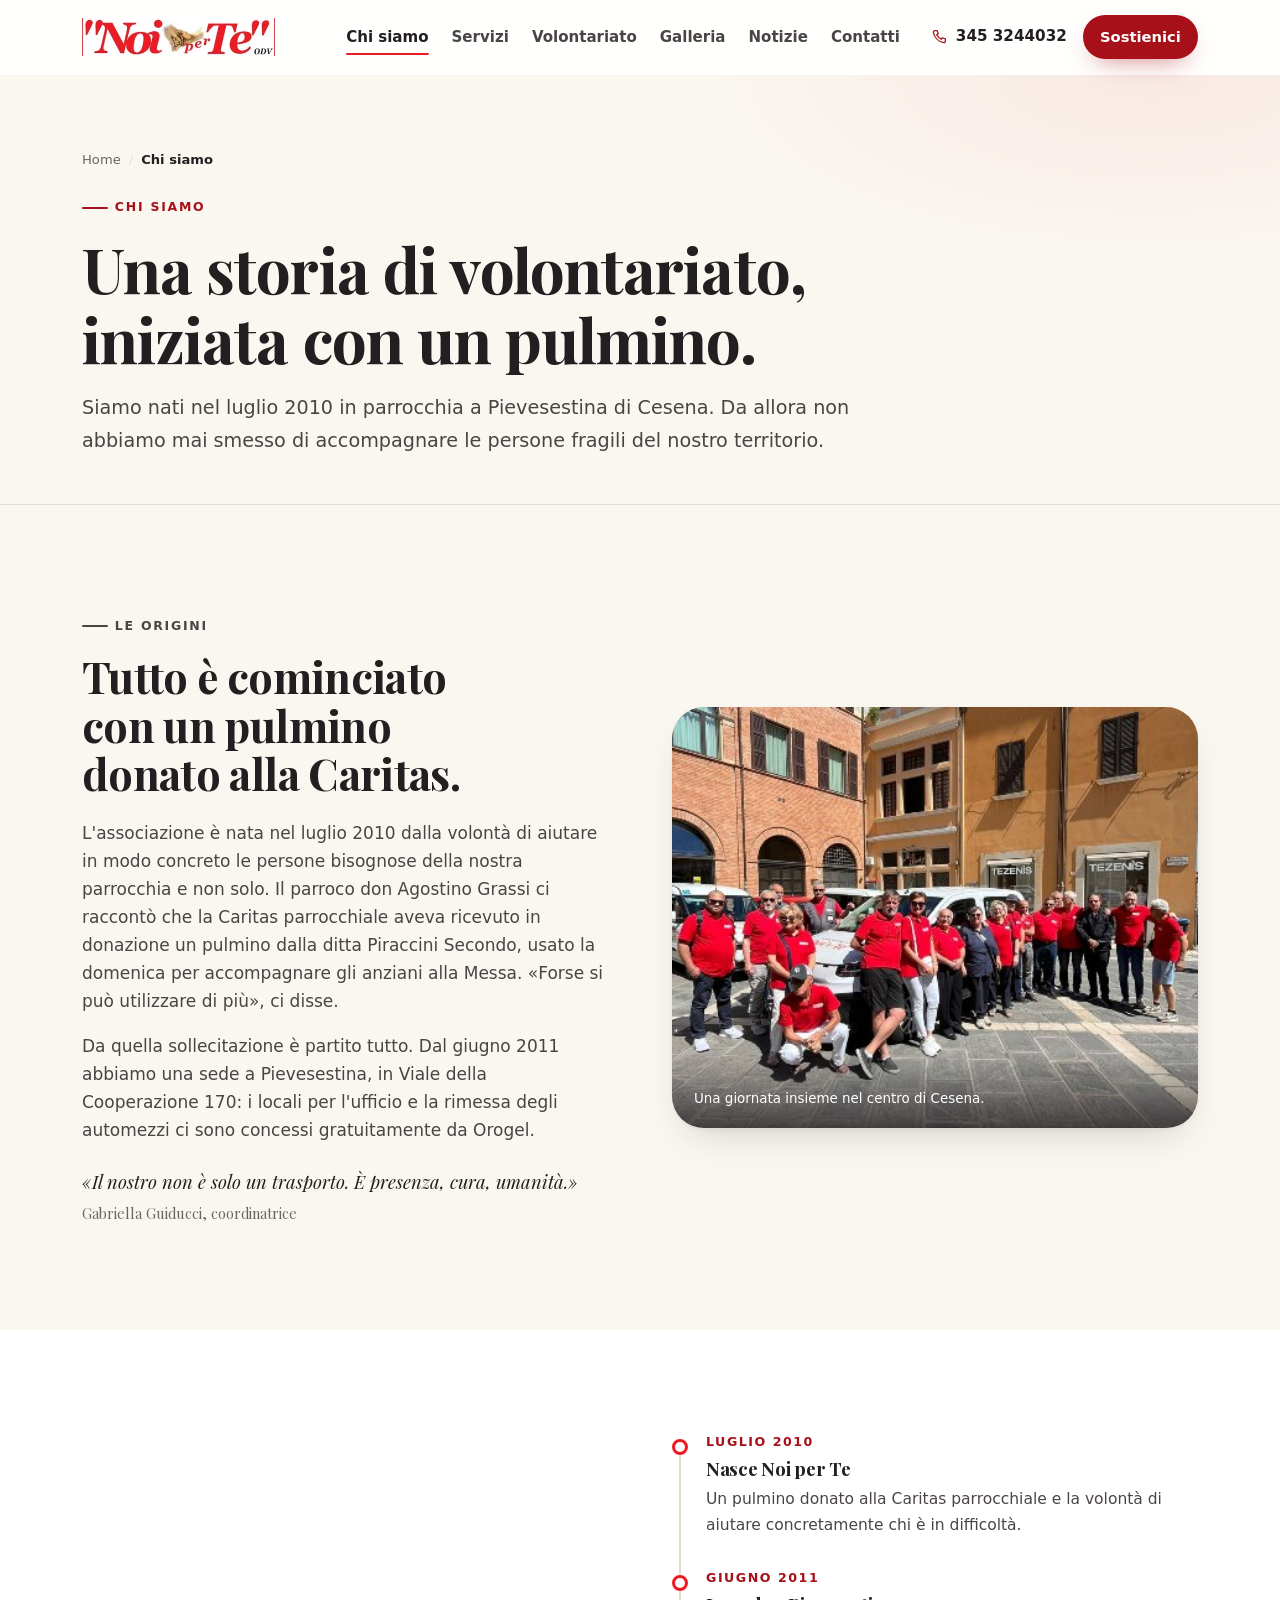
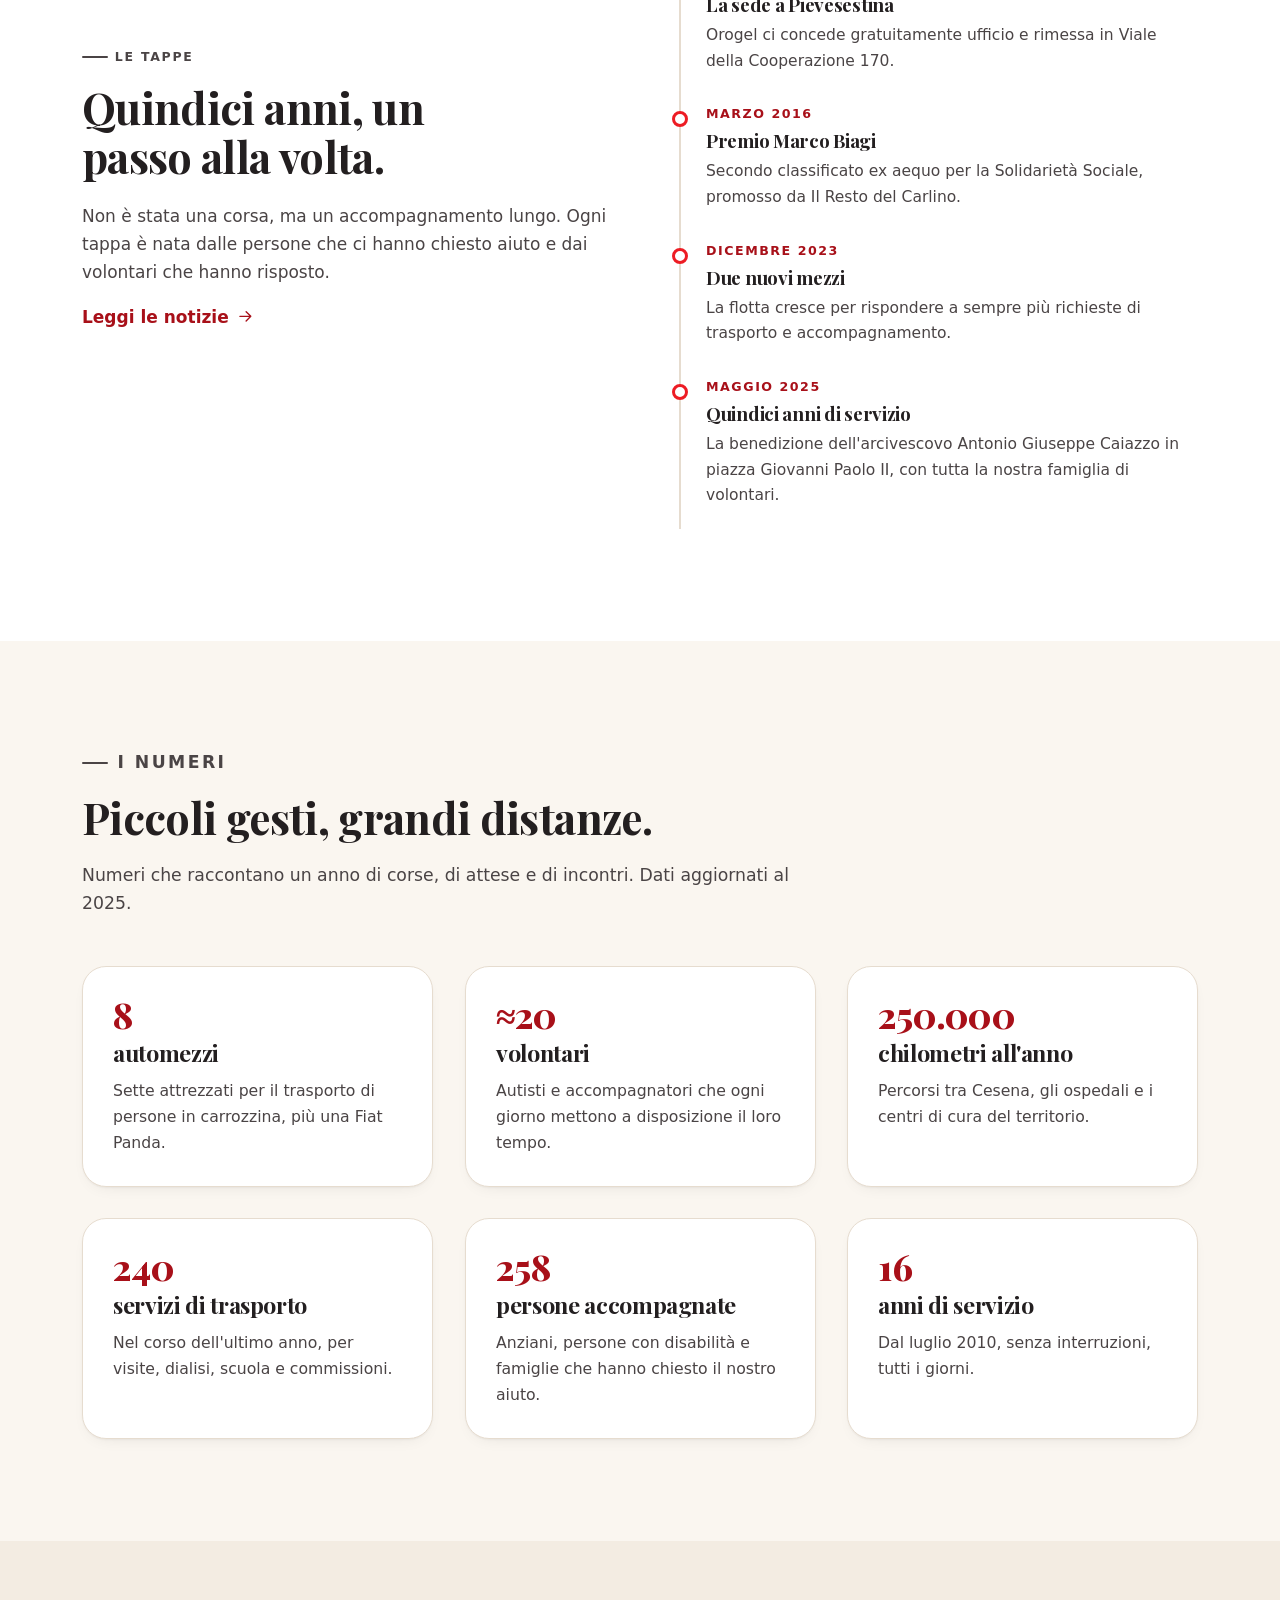
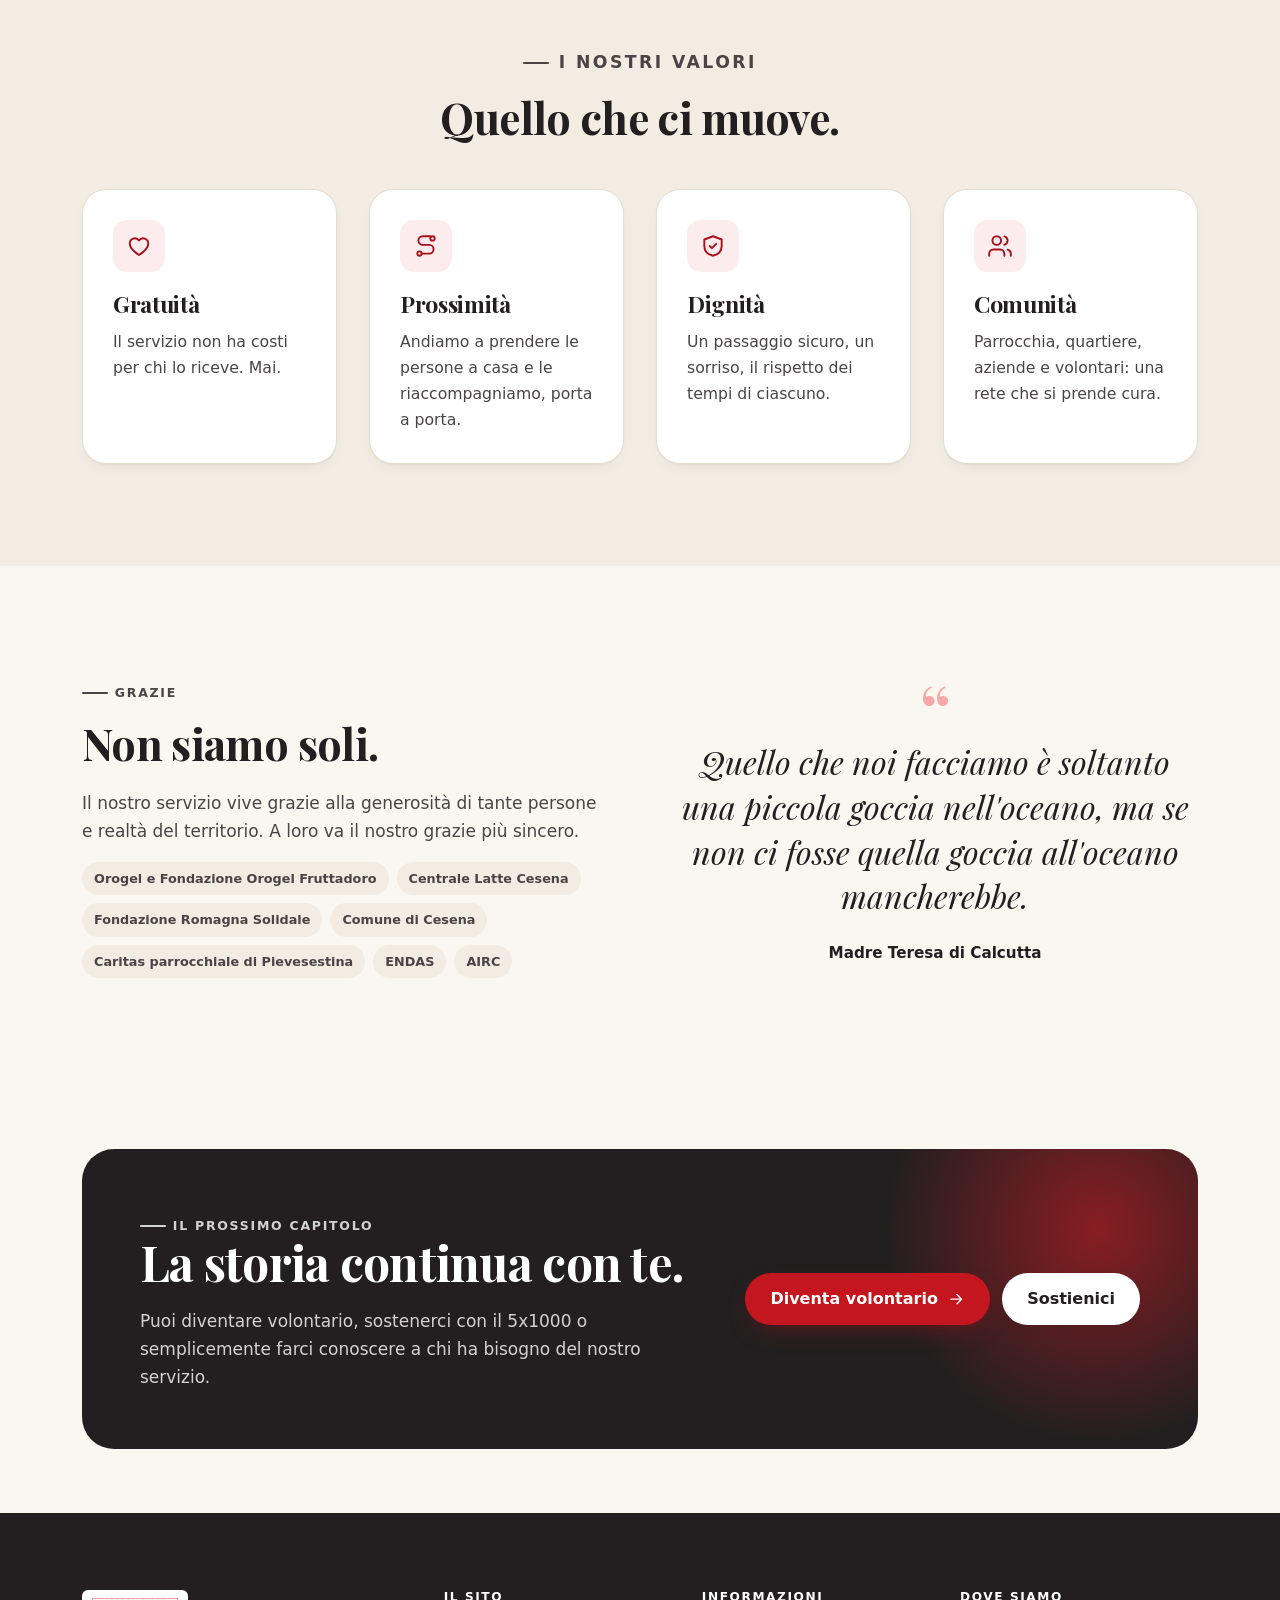
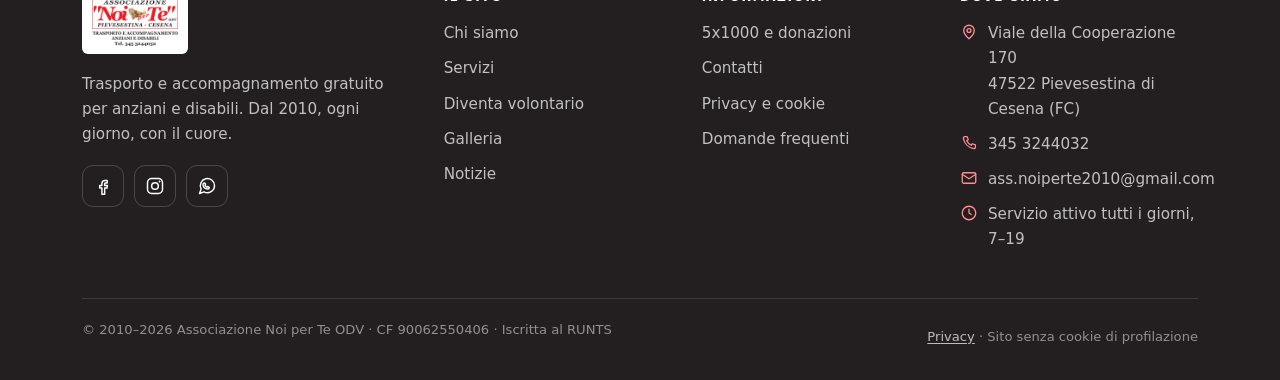
==== commit 543516f9: "Corregge la lightbox in home e rafforza qualità e accessibilità - fix: le foto in home ora aprono la" ====
--- a/chi-siamo/index.html
+++ b/chi-siamo/index.html
@@ -207,7 +207,7 @@
   </div>
 </header>
 
-<div class="mobile-nav" id="mobile-nav" tabindex="-1" data-drawer hidden>
+<div class="mobile-nav" id="mobile-nav" tabindex="-1" role="dialog" aria-modal="true" aria-label="Menu di navigazione" data-drawer hidden>
   <nav aria-label="Navigazione mobile">
     <ul>
       <li><a class="mobile-link" href="/chi-siamo/" aria-current="page">Chi siamo <svg class="icon" aria-hidden="true"><use href="#i-chevron"/></svg></a></li>
@@ -318,12 +318,12 @@
       <p>Numeri che raccontano un anno di corse, di attese e di incontri. Dati aggiornati al 2025.</p>
     </div>
     <div class="grid grid--3">
-      <div class="card reveal"><span class="stats" style="display:block;padding:0;border:0;box-shadow:none;background:transparent"><span class="num" style="font-family:var(--font-serif);font-size:2.3rem;font-weight:800;color:var(--red-700);display:block">8</span></span><h3 class="mt-2">automezzi</h3><p>Sette attrezzati per il trasporto di persone in carrozzina, più una Fiat Panda.</p></div>
-      <div class="card reveal" data-delay="1"><span class="num" style="font-family:var(--font-serif);font-size:2.3rem;font-weight:800;color:var(--red-700);display:block">≈20</span><h3 class="mt-2">volontari</h3><p>Autisti e accompagnatori che ogni giorno mettono a disposizione il loro tempo.</p></div>
-      <div class="card reveal" data-delay="2"><span class="num" style="font-family:var(--font-serif);font-size:2.3rem;font-weight:800;color:var(--red-700);display:block">250.000</span><h3 class="mt-2">chilometri all'anno</h3><p>Percorsi tra Cesena, gli ospedali e i centri di cura del territorio.</p></div>
-      <div class="card reveal"><span class="num" style="font-family:var(--font-serif);font-size:2.3rem;font-weight:800;color:var(--red-700);display:block">240</span><h3 class="mt-2">servizi di trasporto</h3><p>Nel corso dell'ultimo anno, per visite, dialisi, scuola e commissioni.</p></div>
-      <div class="card reveal" data-delay="1"><span class="num" style="font-family:var(--font-serif);font-size:2.3rem;font-weight:800;color:var(--red-700);display:block">258</span><h3 class="mt-2">persone accompagnate</h3><p>Anziani, persone con disabilità e famiglie che hanno chiesto il nostro aiuto.</p></div>
-      <div class="card reveal" data-delay="2"><span class="num" style="font-family:var(--font-serif);font-size:2.3rem;font-weight:800;color:var(--red-700);display:block">16</span><h3 class="mt-2">anni di servizio</h3><p>Dal luglio 2010, senza interruzioni, tutti i giorni.</p></div>
+      <div class="card stat-card reveal"><span class="stat-card__num">8</span><h3>automezzi</h3><p>Sette attrezzati per il trasporto di persone in carrozzina, più una Fiat Panda.</p></div>
+      <div class="card stat-card reveal"><span class="stat-card__num">≈20</span><h3>volontari</h3><p>Autisti e accompagnatori che ogni giorno mettono a disposizione il loro tempo.</p></div>
+      <div class="card stat-card reveal" data-delay="1"><span class="stat-card__num">250.000</span><h3>chilometri all'anno</h3><p>Percorsi tra Cesena, gli ospedali e i centri di cura del territorio.</p></div>
+      <div class="card stat-card reveal" data-delay="2"><span class="stat-card__num">240</span><h3>servizi di trasporto</h3><p>Nel corso dell'ultimo anno, per visite, dialisi, scuola e commissioni.</p></div>
+      <div class="card stat-card reveal"><span class="stat-card__num">258</span><h3>persone accompagnate</h3><p>Anziani, persone con disabilità e famiglie che hanno chiesto il nostro aiuto.</p></div>
+      <div class="card stat-card reveal" data-delay="1"><span class="stat-card__num">16</span><h3>anni di servizio</h3><p>Dal luglio 2010, senza interruzioni, tutti i giorni.</p></div>
     </div>
   </div>
 </section>
--- a/assets/css/style.css
+++ b/assets/css/style.css
@@ -163,6 +163,11 @@
 ::selection {
   background: var(--red);
   color: #fff;
+}
+.anchor {
+  display: block;
+  height: 0;
+  scroll-margin-top: 100px;
 }
 
 /* --------------------------------------------------------- Accessibility - */
@@ -188,6 +193,12 @@
   top: 0;
   color: #fff;
 }
+.site-footer :focus-visible,
+.cta-band :focus-visible,
+.code-card :focus-visible,
+.section--ink :focus-visible {
+  outline-color: #fff;
+}
 .sr-only {
   position: absolute !important;
   width: 1px;
@@ -210,9 +221,6 @@
 .shell--narrow {
   max-width: 820px;
 }
-.shell--wide {
-  max-width: 1320px;
-}
 .section {
   padding-block: var(--section);
 }
@@ -224,20 +232,6 @@
 }
 .section--sand {
   background: var(--sand);
-}
-.section--ink {
-  background: var(--ink);
-  color: var(--cream);
-}
-.section--ink h2,
-.section--ink h3 {
-  color: #fff;
-}
-.section--ink a {
-  color: #fff;
-}
-.stack > * + * {
-  margin-top: 1rem;
 }
 .grid {
   display: grid;
@@ -255,11 +249,9 @@
 .center {
   text-align: center;
 }
-.mt-0 { margin-top: 0; }
 .mt-2 { margin-top: 1rem; }
 .mt-3 { margin-top: 1.75rem; }
 .mt-4 { margin-top: 2.5rem; }
-.mb-0 { margin-bottom: 0; }
 
 /* --------------------------------------------------------- Typography ---- */
 .eyebrow {
@@ -318,8 +310,6 @@
   color: var(--ink-2);
   font-size: 1.08rem;
 }
-.text-red { color: var(--red-700); }
-.italic { font-style: italic; }
 
 /* --------------------------------------------------------- Buttons ------- */
 .btn {
@@ -368,13 +358,6 @@
   --btn-bg: var(--red-600);
   box-shadow: 0 16px 32px -14px rgba(168, 16, 25, 0.7);
 }
-.btn--ink {
-  --btn-bg: var(--ink);
-  --btn-fg: #fff;
-}
-.btn--ink:hover {
-  --btn-bg: #000;
-}
 .btn--outline {
   --btn-bg: transparent;
   --btn-fg: var(--ink);
@@ -442,10 +425,6 @@
   stroke-width: 1.75;
   stroke-linecap: round;
   stroke-linejoin: round;
-}
-.icon--fill {
-  fill: currentColor;
-  stroke: none;
 }
 
 /* --------------------------------------------------------- Header -------- */
@@ -863,6 +842,20 @@
   font-size: 0.86rem;
   line-height: 1.35;
   color: var(--muted);
+}
+
+.stat-card__num {
+  display: block;
+  margin-bottom: 6px;
+  font-family: var(--font-serif);
+  font-size: clamp(1.9rem, 2.8vw, 2.4rem);
+  font-weight: 800;
+  line-height: 1;
+  letter-spacing: -0.02em;
+  color: var(--red-700);
+}
+.stat-card h3 {
+  margin-bottom: 0.35em;
 }
 
 /* --------------------------------------------------------- Cards --------- */
@@ -2166,41 +2159,9 @@
   font-size: 0.8rem;
   font-weight: 600;
 }
-.avatar-list {
-  display: flex;
-  flex-wrap: wrap;
-  gap: 14px;
-  margin: 0;
-  padding: 0;
-  list-style: none;
-}
-.avatar-list li {
-  margin: 0;
-  display: flex;
-  align-items: center;
-  gap: 10px;
-  padding: 10px 14px;
-  border: 1px solid var(--line);
-  border-radius: var(--pill);
-  background: #fff;
-  font-size: 0.86rem;
-  color: var(--ink-2);
-}
-.avatar-list .dot {
-  width: 8px;
-  height: 8px;
-  border-radius: 50%;
-  background: var(--red);
-}
 .updated-note {
   font-size: 0.8rem;
   color: var(--muted);
-}
-.divider {
-  height: 1px;
-  background: var(--line);
-  border: 0;
-  margin-block: clamp(30px, 5vw, 56px);
 }
 
 /* Reveal on scroll */
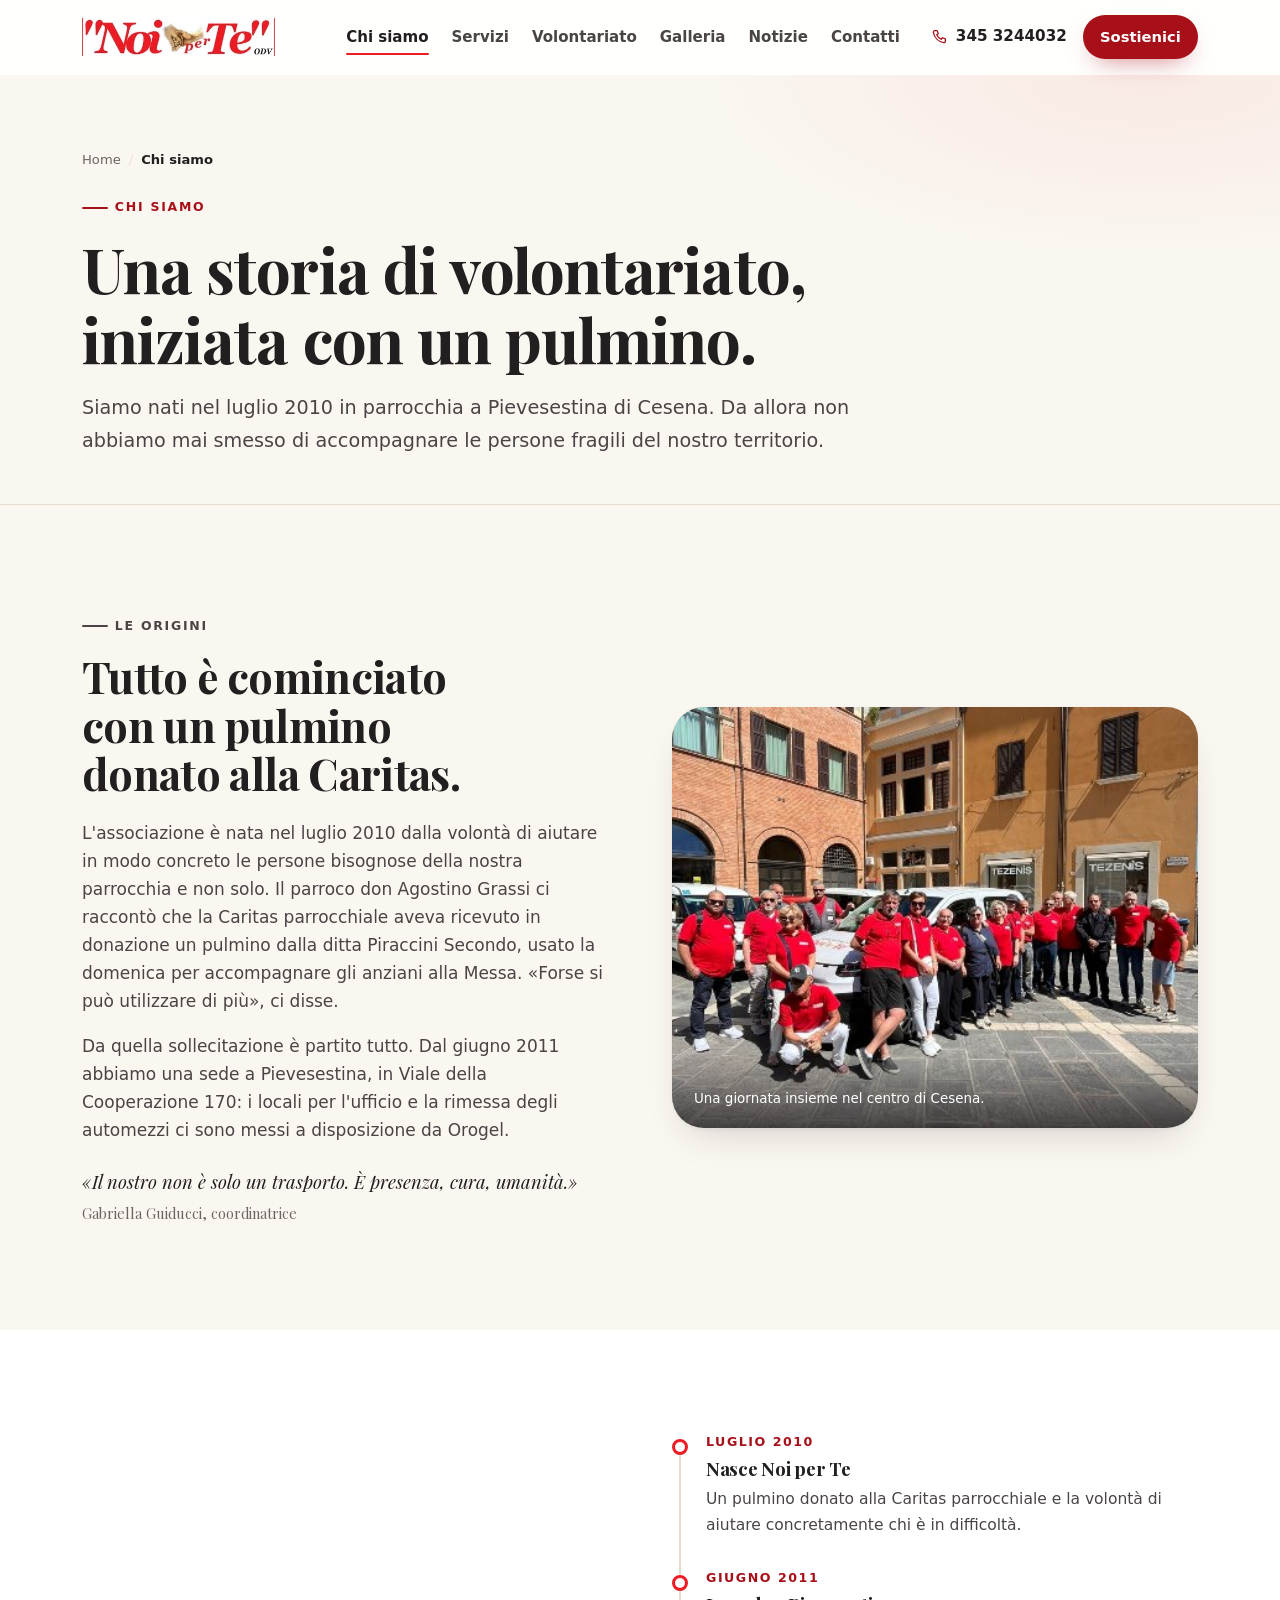
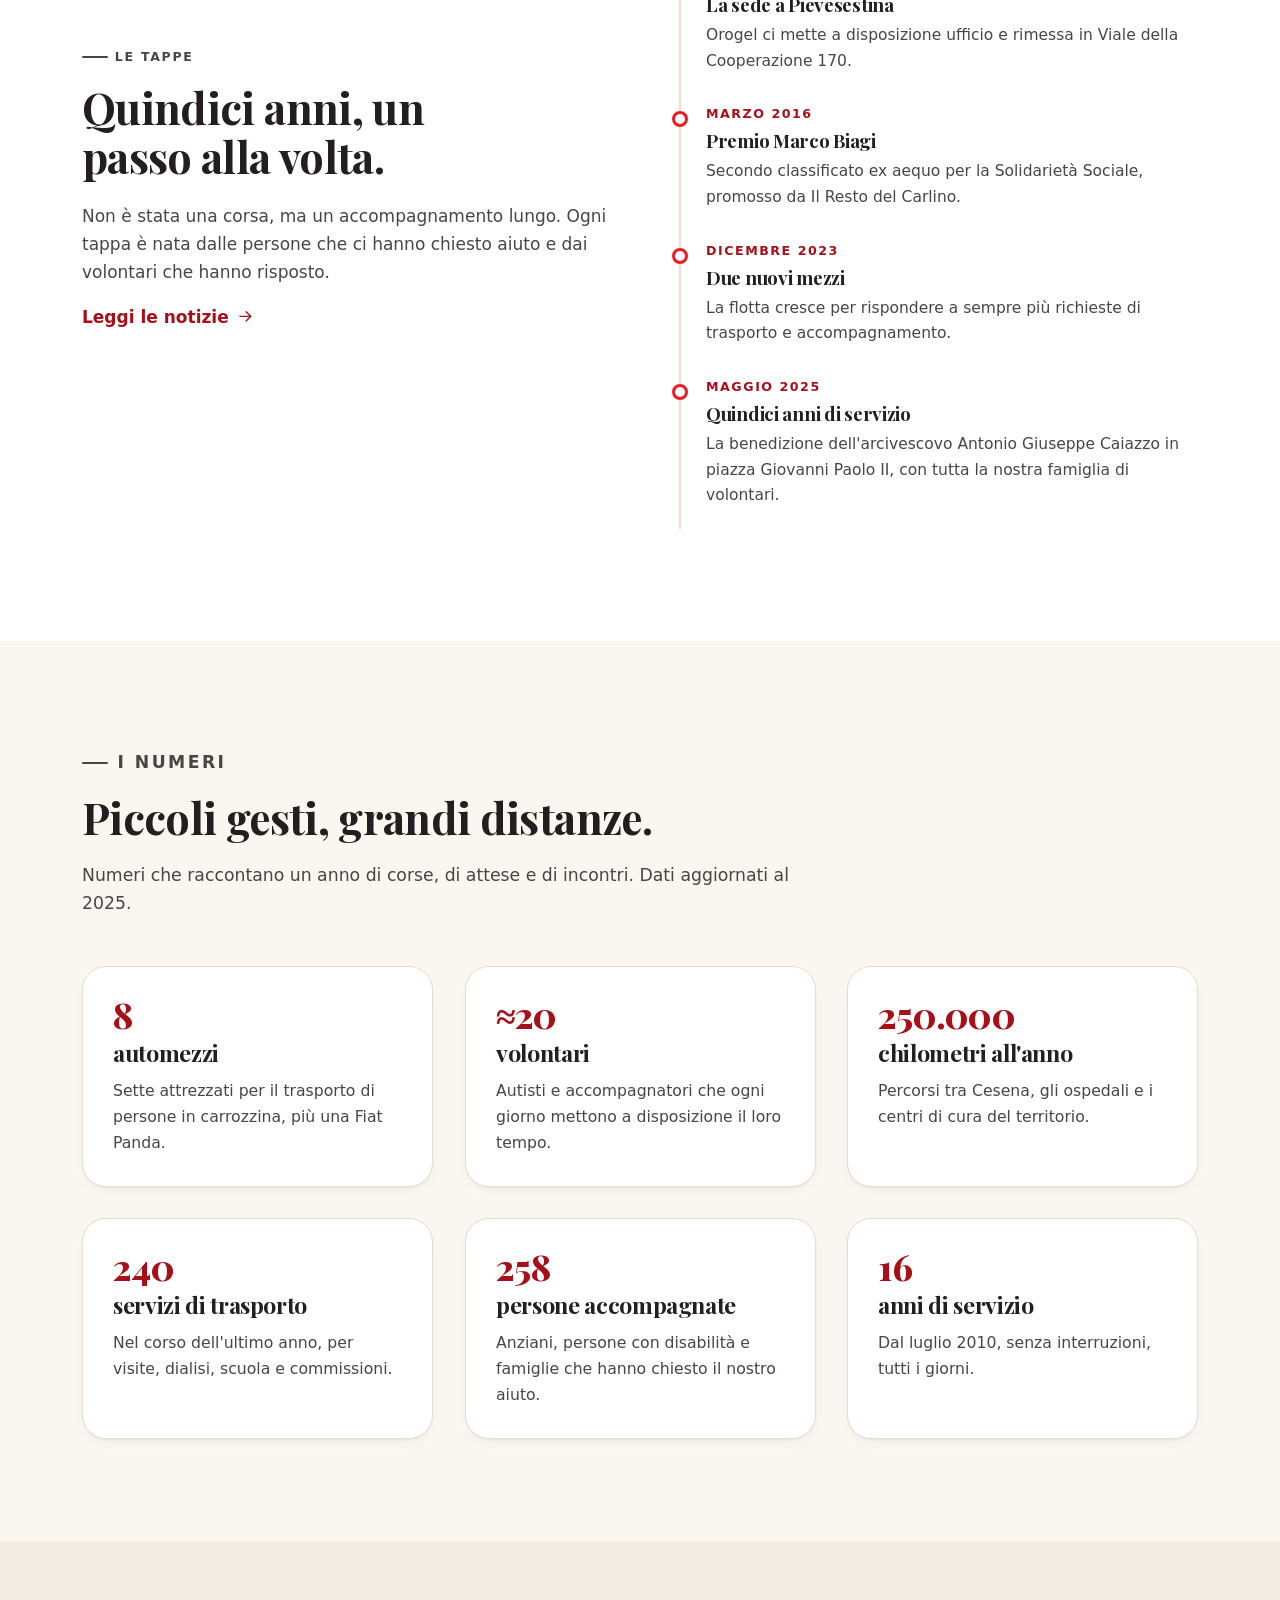
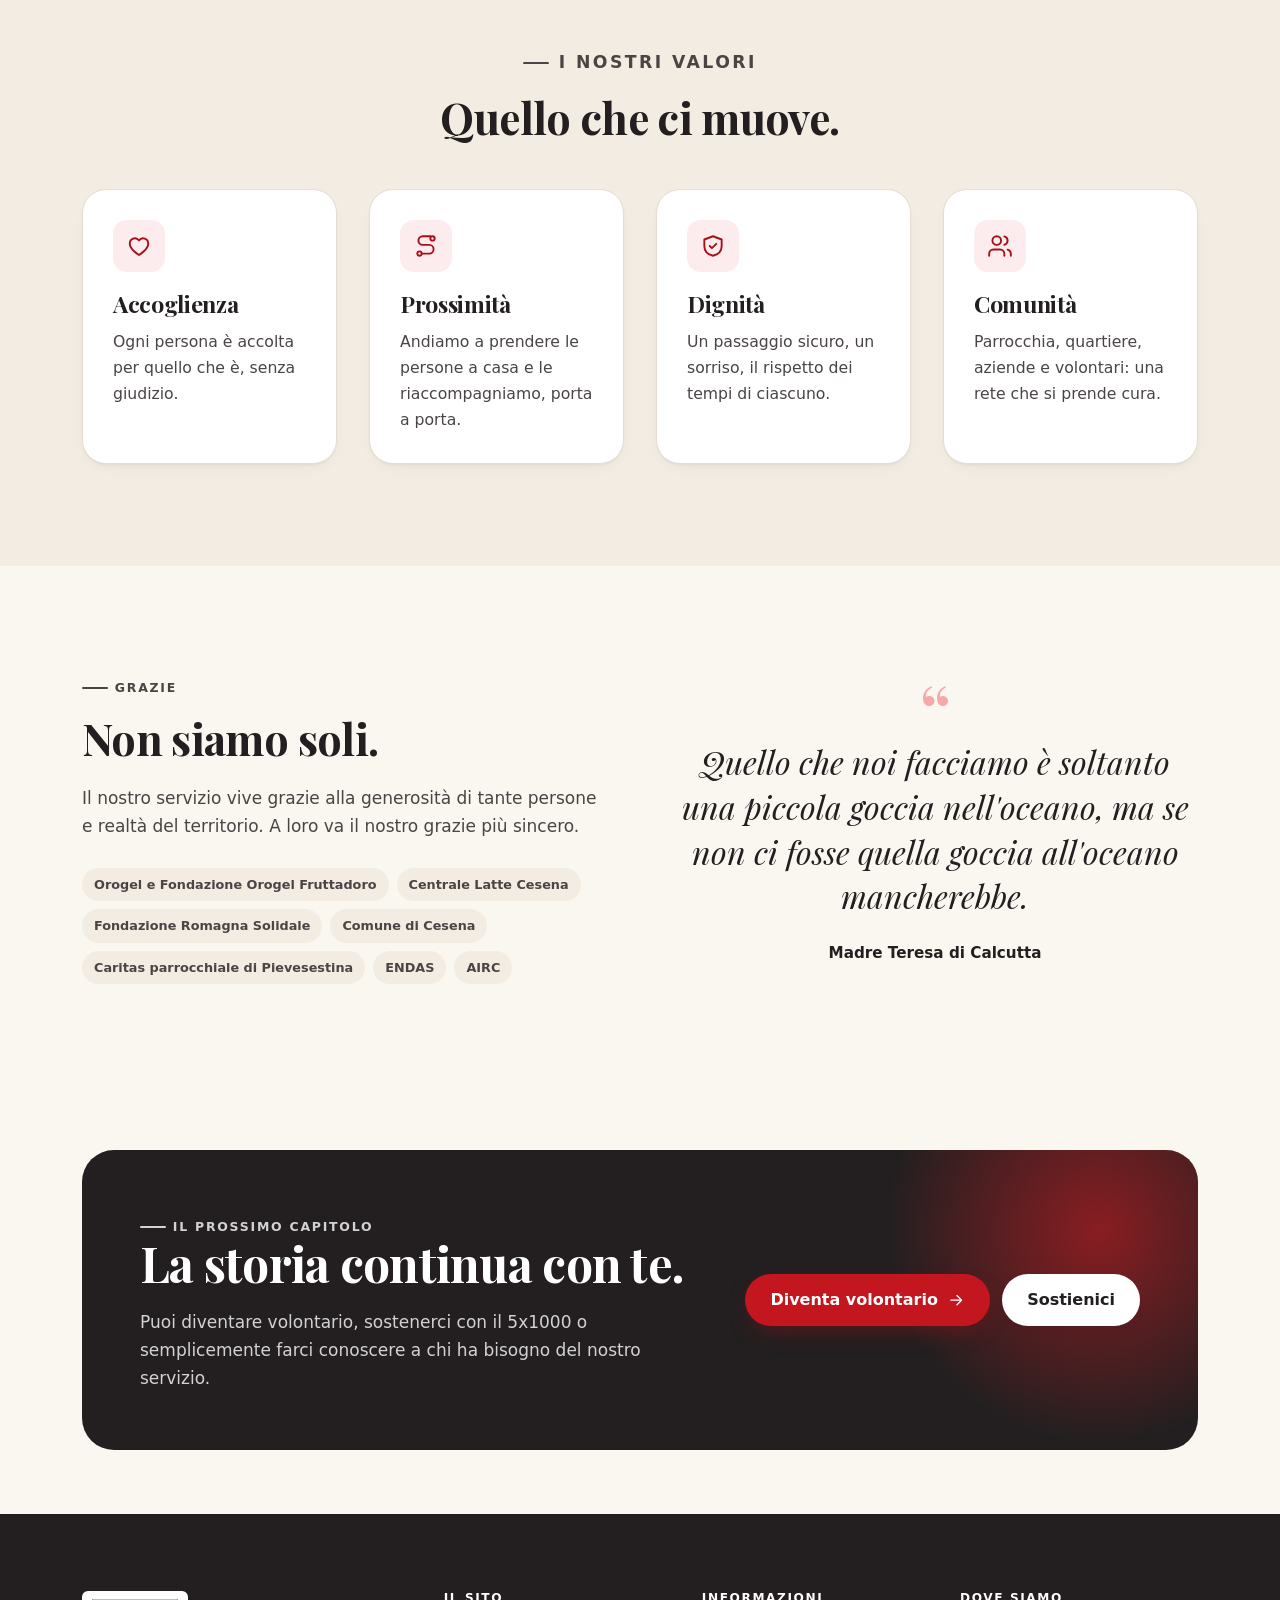
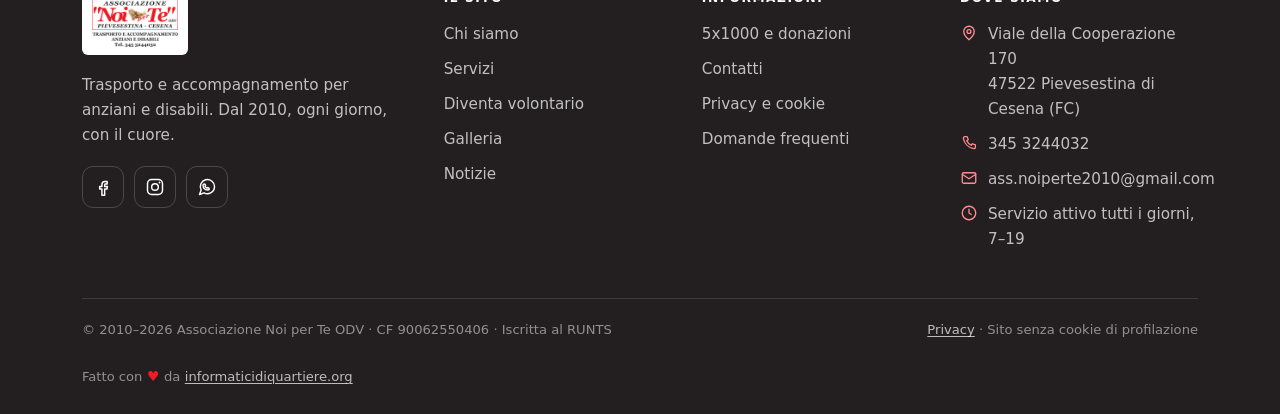
==== commit 4d193a06: "Toglie l'indicazione di servizio gratuito, aggiunge il credito e sistema le spaziature - rimosso ogn" ====
--- a/chi-siamo/index.html
+++ b/chi-siamo/index.html
@@ -5,7 +5,7 @@
   <meta name="viewport" content="width=device-width, initial-scale=1">
 
   <title>Chi siamo | Associazione Noi per Te ODV Cesena</title>
-  <meta name="description" content="La storia di Noi per Te: nata nel 2010 in parrocchia a Pievesestina, oggi 8 mezzi e 20 volontari. Un servizio gratuito di trasporto e compagnia.">
+  <meta name="description" content="La storia di Noi per Te: nata nel 2010 in parrocchia a Pievesestina, oggi 8 mezzi e 20 volontari. Un servizio di trasporto e compagnia.">
   <link rel="canonical" href="https://www.noiperte.it/chi-siamo/">
   <meta name="robots" content="index, follow, max-image-preview:large, max-snippet:-1">
   <meta name="author" content="Associazione Noi per Te ODV">
@@ -16,7 +16,7 @@
   <meta property="og:site_name" content="Associazione Noi per Te ODV">
   <meta property="og:locale" content="it_IT">
   <meta property="og:title" content="Chi siamo | Associazione Noi per Te ODV Cesena">
-  <meta property="og:description" content="La storia di Noi per Te: nata nel 2010 in parrocchia a Pievesestina, oggi 8 mezzi e 20 volontari. Un servizio gratuito di trasporto e compagnia.">
+  <meta property="og:description" content="La storia di Noi per Te: nata nel 2010 in parrocchia a Pievesestina, oggi 8 mezzi e 20 volontari. Un servizio di trasporto e compagnia.">
   <meta property="og:url" content="https://www.noiperte.it/chi-siamo/">
   <meta property="og:image" content="https://www.noiperte.it/og-image.jpg">
   <meta property="og:image:width" content="1200">
@@ -24,7 +24,7 @@
   <meta property="og:image:alt" content="Associazione Noi per Te ODV, trasporto e accompagnamento anziani e disabili a Cesena">
   <meta name="twitter:card" content="summary_large_image">
   <meta name="twitter:title" content="Chi siamo | Associazione Noi per Te ODV Cesena">
-  <meta name="twitter:description" content="La storia di Noi per Te: nata nel 2010 in parrocchia a Pievesestina, oggi 8 mezzi e 20 volontari. Un servizio gratuito di trasporto e compagnia.">
+  <meta name="twitter:description" content="La storia di Noi per Te: nata nel 2010 in parrocchia a Pievesestina, oggi 8 mezzi e 20 volontari. Un servizio di trasporto e compagnia.">
   <meta name="twitter:image" content="https://www.noiperte.it/og-image.jpg">
 
   <link rel="icon" href="/favicon.ico" sizes="32x32">
@@ -50,7 +50,7 @@
       "url": "https://www.noiperte.it/",
       "logo": "https://www.noiperte.it/assets/img/logo-full.png",
       "image": "https://www.noiperte.it/og-image.jpg",
-      "description": "Organizzazione di volontariato di Pievesestina di Cesena che dal 2010 offre gratuitamente trasporto e accompagnamento a persone anziane, disabili e non autosufficienti.",
+      "description": "Organizzazione di volontariato di Pievesestina di Cesena che dal 2010 offre trasporto e accompagnamento a persone anziane, disabili e non autosufficienti.",
       "foundingDate": "2010-07",
       "taxID": "90062550406",
       "nonprofitStatus": "Organizzazione di Volontariato iscritta al RUNTS",
@@ -262,7 +262,7 @@
       <p class="eyebrow">Le origini</p>
       <h2>Tutto è cominciato con un pulmino donato alla Caritas.</h2>
       <p>L'associazione è nata nel luglio 2010 dalla volontà di aiutare in modo concreto le persone bisognose della nostra parrocchia e non solo. Il parroco don Agostino Grassi ci raccontò che la Caritas parrocchiale aveva ricevuto in donazione un pulmino dalla ditta Piraccini Secondo, usato la domenica per accompagnare gli anziani alla Messa. «Forse si può utilizzare di più», ci disse.</p>
-      <p>Da quella sollecitazione è partito tutto. Dal giugno 2011 abbiamo una sede a Pievesestina, in Viale della Cooperazione 170: i locali per l'ufficio e la rimessa degli automezzi ci sono concessi gratuitamente da Orogel.</p>
+      <p>Da quella sollecitazione è partito tutto. Dal giugno 2011 abbiamo una sede a Pievesestina, in Viale della Cooperazione 170: i locali per l'ufficio e la rimessa degli automezzi ci sono messi a disposizione da Orogel.</p>
       <p class="signature">«Il nostro non è solo un trasporto. È presenza, cura, umanità.»<br><span style="font-style:normal;font-size:0.9rem;color:var(--muted)">Gabriella Guiducci, coordinatrice</span></p>
     </div>
     <figure class="split__media reveal" data-delay="1">
@@ -289,7 +289,7 @@
       <li>
         <span class="year">Giugno 2011</span>
         <h3>La sede a Pievesestina</h3>
-        <p>Orogel ci concede gratuitamente ufficio e rimessa in Viale della Cooperazione 170.</p>
+        <p>Orogel ci mette a disposizione ufficio e rimessa in Viale della Cooperazione 170.</p>
       </li>
       <li>
         <span class="year">Marzo 2016</span>
@@ -335,7 +335,7 @@
       <h2>Quello che ci muove.</h2>
     </div>
     <div class="grid grid--4">
-      <article class="card reveal"><div class="card__icon"><svg class="icon" aria-hidden="true"><use href="#i-heart"/></svg></div><h3>Gratuità</h3><p>Il servizio non ha costi per chi lo riceve. Mai.</p></article>
+      <article class="card reveal"><div class="card__icon"><svg class="icon" aria-hidden="true"><use href="#i-heart"/></svg></div><h3>Accoglienza</h3><p>Ogni persona è accolta per quello che è, senza giudizio.</p></article>
       <article class="card reveal" data-delay="1"><div class="card__icon"><svg class="icon" aria-hidden="true"><use href="#i-route"/></svg></div><h3>Prossimità</h3><p>Andiamo a prendere le persone a casa e le riaccompagniamo, porta a porta.</p></article>
       <article class="card reveal" data-delay="2"><div class="card__icon"><svg class="icon" aria-hidden="true"><use href="#i-shield"/></svg></div><h3>Dignità</h3><p>Un passaggio sicuro, un sorriso, il rispetto dei tempi di ciascuno.</p></article>
       <article class="card reveal" data-delay="3"><div class="card__icon"><svg class="icon" aria-hidden="true"><use href="#i-users"/></svg></div><h3>Comunità</h3><p>Parrocchia, quartiere, aziende e volontari: una rete che si prende cura.</p></article>
@@ -390,7 +390,7 @@
     <div class="footer-grid">
       <div class="footer-brand">
         <img src="/assets/img/logo-full-400.jpg" alt="Associazione Noi per Te ODV — Pievesestina Cesena" width="400" height="224" loading="lazy" decoding="async">
-        <p>Trasporto e accompagnamento gratuito per anziani e disabili. Dal 2010, ogni giorno, con il cuore.</p>
+        <p>Trasporto e accompagnamento per anziani e disabili. Dal 2010, ogni giorno, con il cuore.</p>
         <div class="footer-social">
           <a href="https://www.facebook.com/NoiPerTe" target="_blank" rel="noopener" aria-label="Seguici su Facebook"><svg class="icon" aria-hidden="true"><use href="#i-facebook"/></svg></a>
           <a href="https://www.instagram.com/gabriellagu57" target="_blank" rel="noopener" aria-label="Seguici su Instagram"><svg class="icon" aria-hidden="true"><use href="#i-instagram"/></svg></a>
@@ -436,6 +436,7 @@
     <div class="footer-bottom">
       <p>© 2010–<span data-year>2026</span> Associazione Noi per Te ODV · CF <span class="cf">90062550406</span> · Iscritta al RUNTS</p>
       <p><a href="/privacy/">Privacy</a> · Sito senza cookie di profilazione</p>
+      <p class="footer-credit">Fatto con <span class="heart" aria-hidden="true">&hearts;</span> da <a href="https://informaticidiquartiere.org" target="_blank" rel="noopener">informaticidiquartiere.org</a></p>
     </div>
   </div>
 </footer>
--- a/assets/css/style.css
+++ b/assets/css/style.css
@@ -249,9 +249,6 @@
 .center {
   text-align: center;
 }
-.mt-2 { margin-top: 1rem; }
-.mt-3 { margin-top: 1.75rem; }
-.mt-4 { margin-top: 2.5rem; }
 
 /* --------------------------------------------------------- Typography ---- */
 .eyebrow {
@@ -2089,6 +2086,16 @@
 .footer-bottom .cf {
   font-variant-numeric: tabular-nums;
 }
+.footer-credit {
+  display: inline-flex;
+  align-items: center;
+  gap: 0.35em;
+}
+.footer-credit .heart {
+  color: var(--red);
+  font-size: 1.05em;
+  line-height: 1;
+}
 
 /* --------------------------------------------------------- Page hero ----- */
 .page-hero {
@@ -2384,6 +2391,12 @@
     border-bottom: 0;
   }
 }
+
+/* --------------------------------------------------------- Utilities ------- */
+/* In fondo al foglio: devono vincere sui `margin: 0` dei componenti. */
+.mt-2 { margin-top: 1rem; }
+.mt-3 { margin-top: 1.75rem; }
+.mt-4 { margin-top: 2.5rem; }
 
 /* --------------------------------------------------------- Motion / print */
 @media (prefers-reduced-motion: reduce) {
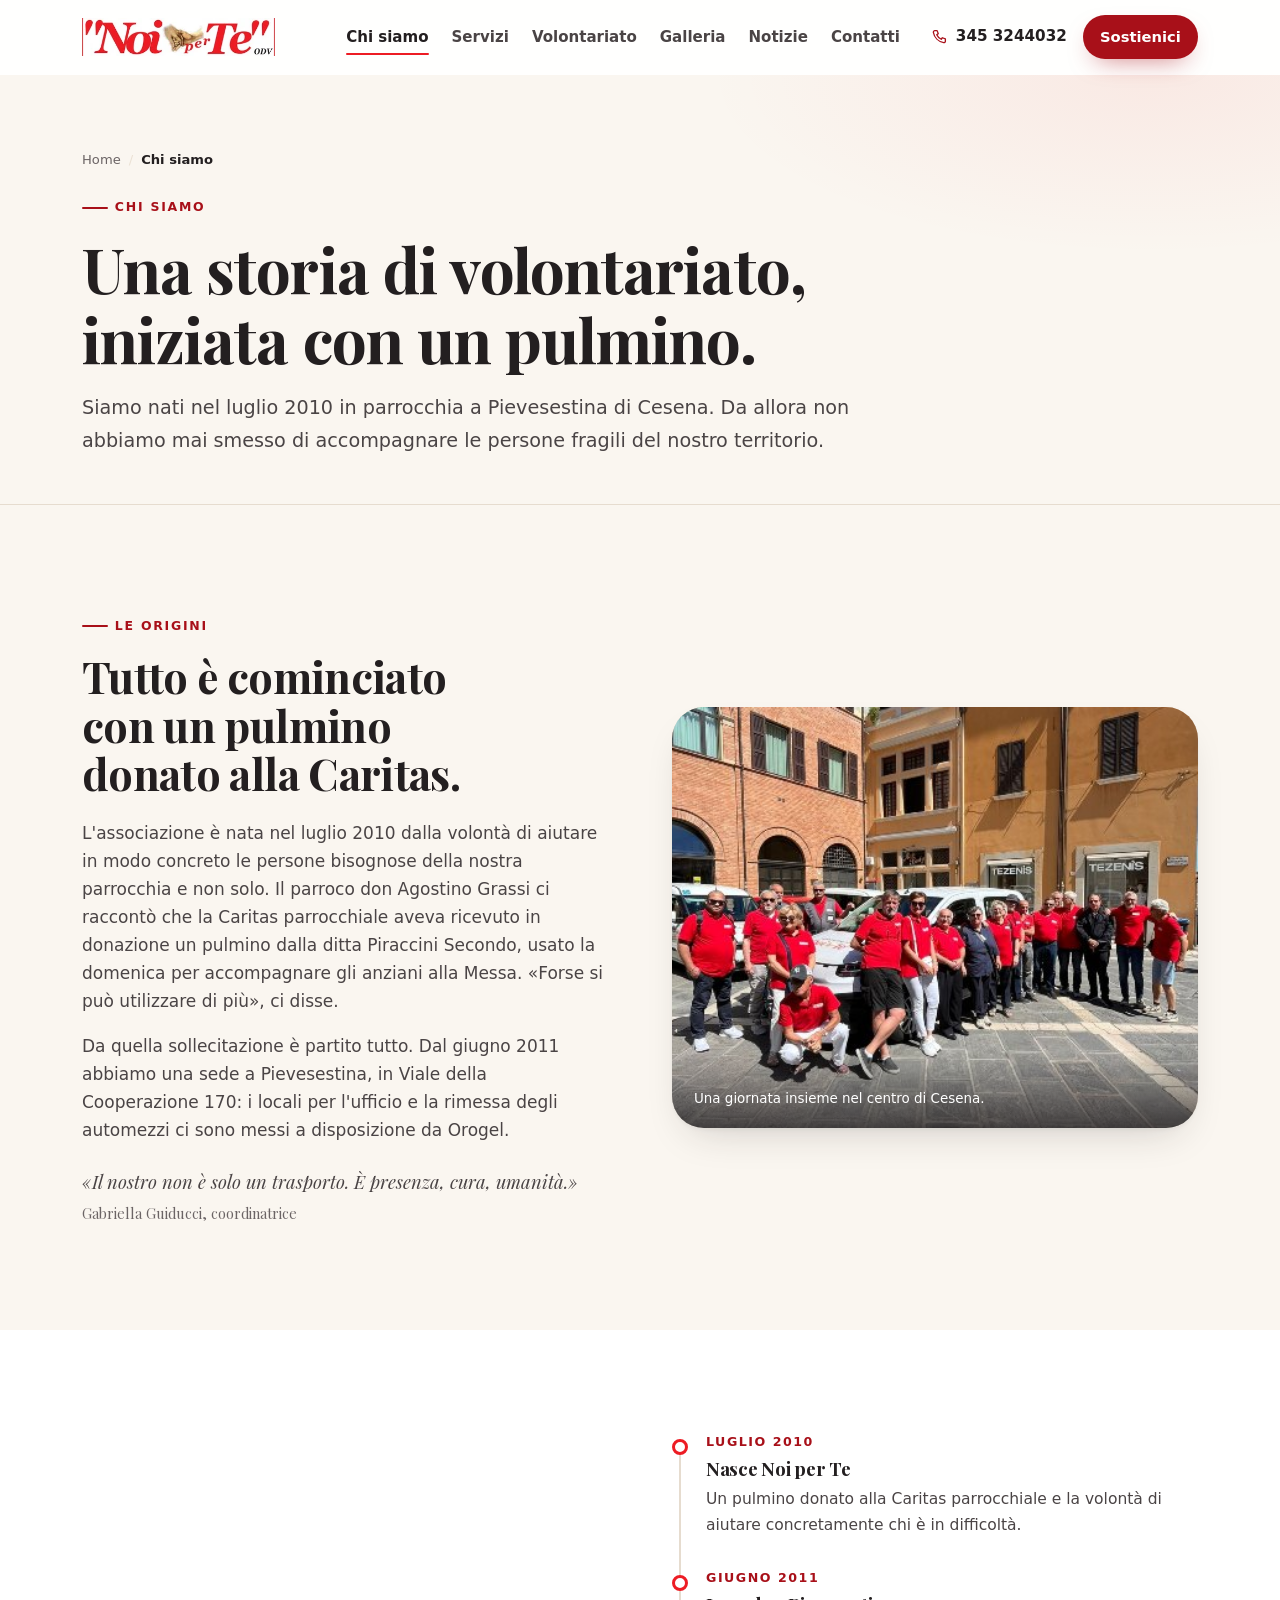
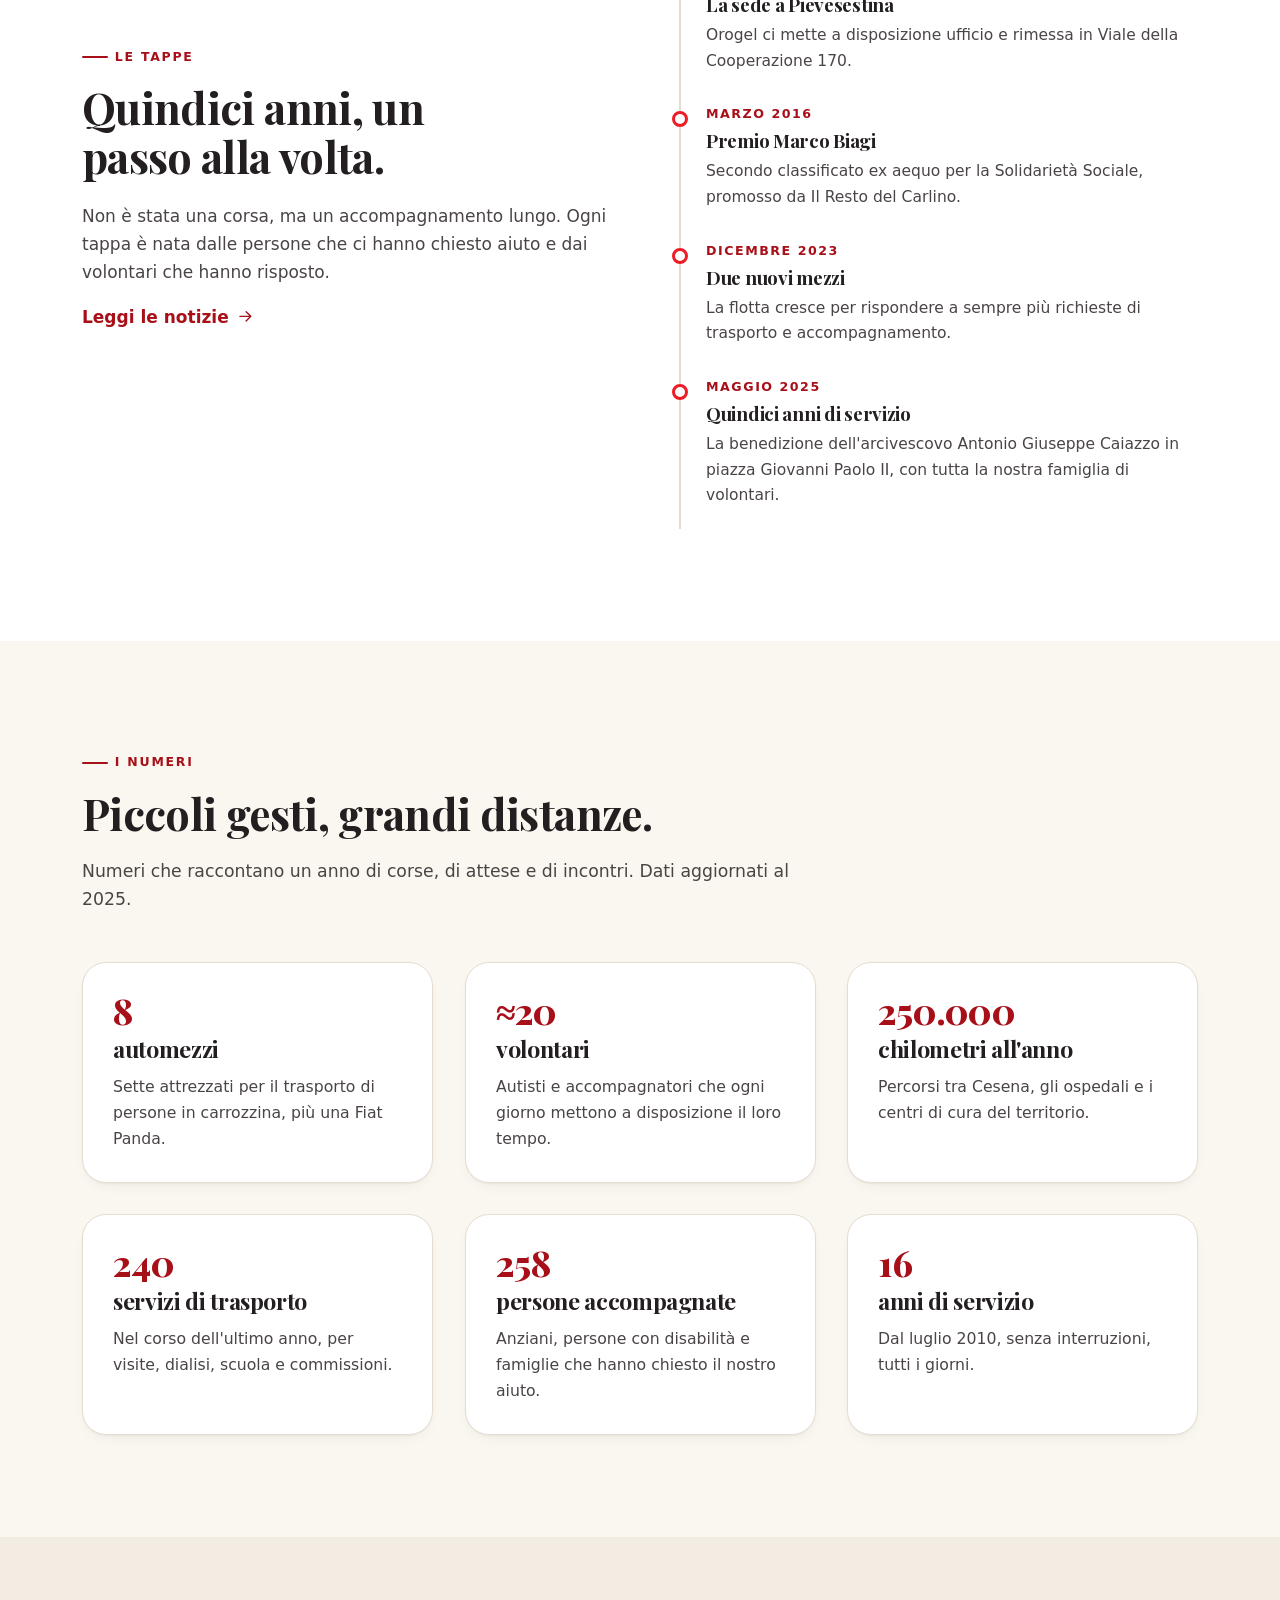
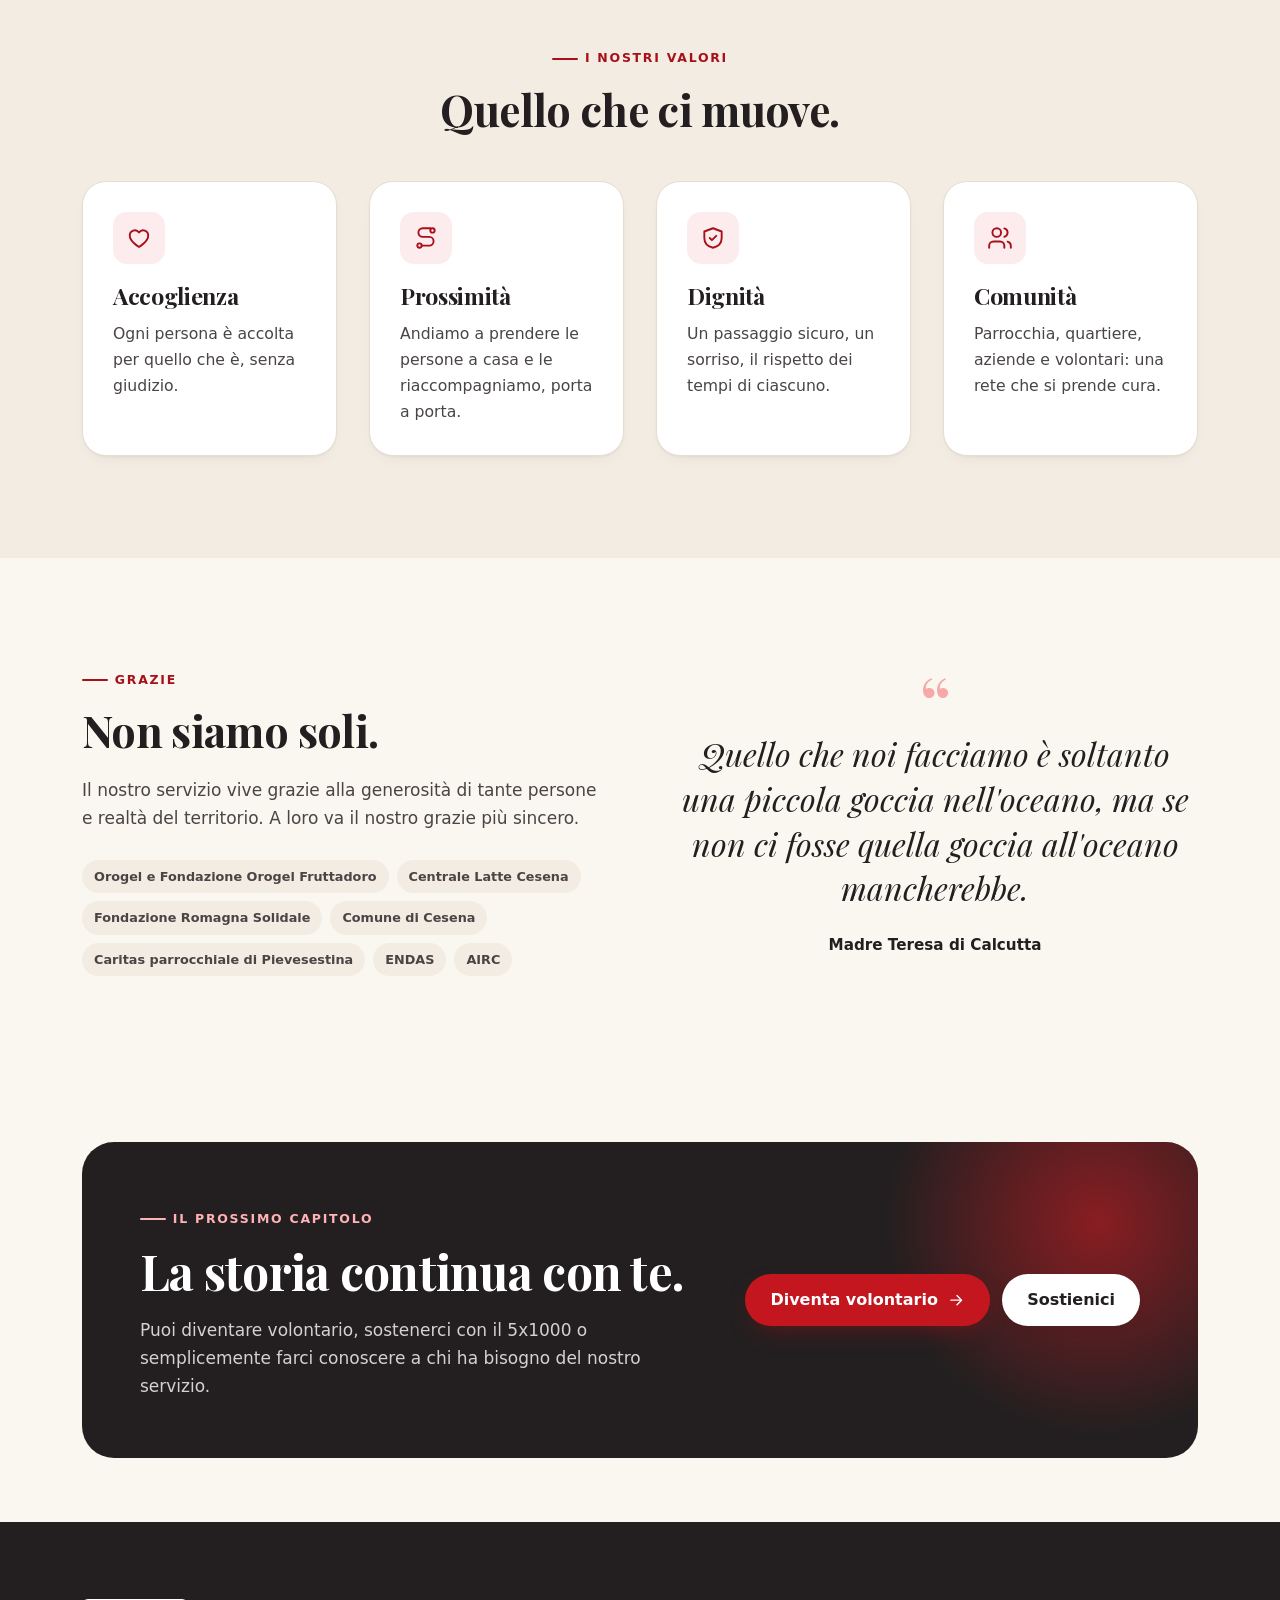
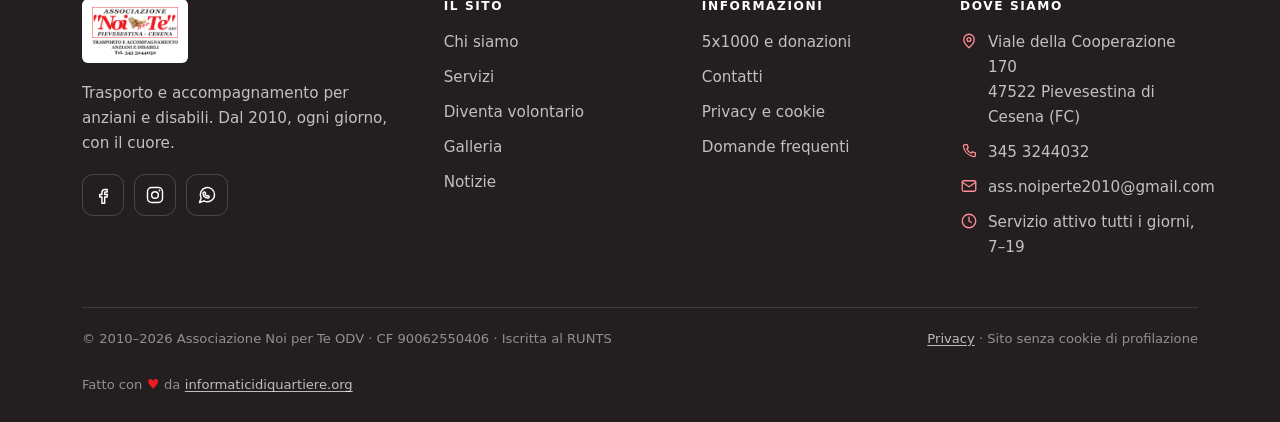
==== commit 401d53b9: "Corregge layout mobile, accessibilità e cache degli asset - header: hamburger e azioni allineati a d" ====
--- a/chi-siamo/index.html
+++ b/chi-siamo/index.html
@@ -193,9 +193,9 @@
     </nav>
 
     <div class="header-actions">
-      <a class="header-phone" href="tel:+393453244032">
+      <a class="header-phone" href="tel:+393453244032" aria-label="Chiama il 345 3244032">
         <svg class="icon" aria-hidden="true"><use href="#i-phone"/></svg>
-        345 3244032
+        <span class="header-phone__num">345 3244032</span>
       </a>
       <a class="btn btn--primary btn--sm btn--header-cta" href="/sostienici/">Sostienici</a>
       <button class="nav-toggle" type="button" aria-expanded="false" aria-controls="mobile-nav" data-nav-toggle>
@@ -207,7 +207,7 @@
   </div>
 </header>
 
-<div class="mobile-nav" id="mobile-nav" tabindex="-1" role="dialog" aria-modal="true" aria-label="Menu di navigazione" data-drawer hidden>
+<div class="mobile-nav" id="mobile-nav" tabindex="-1" data-drawer hidden>
   <nav aria-label="Navigazione mobile">
     <ul>
       <li><a class="mobile-link" href="/chi-siamo/" aria-current="page">Chi siamo <svg class="icon" aria-hidden="true"><use href="#i-chevron"/></svg></a></li>
@@ -323,7 +323,7 @@
       <div class="card stat-card reveal" data-delay="1"><span class="stat-card__num">250.000</span><h3>chilometri all'anno</h3><p>Percorsi tra Cesena, gli ospedali e i centri di cura del territorio.</p></div>
       <div class="card stat-card reveal" data-delay="2"><span class="stat-card__num">240</span><h3>servizi di trasporto</h3><p>Nel corso dell'ultimo anno, per visite, dialisi, scuola e commissioni.</p></div>
       <div class="card stat-card reveal"><span class="stat-card__num">258</span><h3>persone accompagnate</h3><p>Anziani, persone con disabilità e famiglie che hanno chiesto il nostro aiuto.</p></div>
-      <div class="card stat-card reveal" data-delay="1"><span class="stat-card__num">16</span><h3>anni di servizio</h3><p>Dal luglio 2010, senza interruzioni, tutti i giorni.</p></div>
+      <div class="card stat-card reveal" data-delay="1"><span class="stat-card__num" data-since="2010-07">16</span><h3>anni di servizio</h3><p>Dal luglio 2010, senza interruzioni, tutti i giorni.</p></div>
     </div>
   </div>
 </section>
--- a/assets/css/style.css
+++ b/assets/css/style.css
@@ -88,7 +88,6 @@
   overflow-x: hidden;
 }
 img,
-picture,
 video,
 svg {
   display: block;
@@ -96,6 +95,11 @@
 }
 img {
   height: auto;
+}
+/* <picture> serve solo a scegliere il formato: il layout lo fa l'<img>,
+   così height: 100% e object-fit funzionano anche dentro i riquadri. */
+picture {
+  display: contents;
 }
 button,
 input,
@@ -196,7 +200,9 @@
 .site-footer :focus-visible,
 .cta-band :focus-visible,
 .code-card :focus-visible,
-.section--ink :focus-visible {
+.section--ink :focus-visible,
+.lightbox :focus-visible,
+.video-modal :focus-visible {
   outline-color: #fff;
 }
 .sr-only {
@@ -303,7 +309,7 @@
 .section-head h2 {
   margin-bottom: 0.45em;
 }
-.section-head p {
+.section-head p:not(.eyebrow) {
   color: var(--ink-2);
   font-size: 1.08rem;
 }
@@ -717,7 +723,7 @@
   width: 100%;
   height: 100%;
   object-fit: cover;
-  object-position: 52% 58%;
+  object-position: 85% 58%;
 }
 .hero-photo::after {
   content: "";
@@ -832,7 +838,7 @@
   color: var(--ink);
   letter-spacing: -0.02em;
 }
-.stats .num span {
+.stats .num .unit {
   color: var(--red-700);
 }
 .stats .lbl {
@@ -971,7 +977,7 @@
 .split__content h2 {
   margin-bottom: 0.5em;
 }
-.split__content p {
+.split__content p:not(.eyebrow) {
   color: var(--ink-2);
 }
 .split__content .signature {
@@ -1606,7 +1612,7 @@
   margin-bottom: 0.35em;
   font-size: clamp(1.9rem, 4vw, 3rem);
 }
-.cta-band p {
+.cta-band p:not(.eyebrow) {
   color: rgba(255, 255, 255, 0.8);
   margin: 0;
   max-width: 52ch;
@@ -1655,7 +1661,7 @@
   color: #fff;
   margin-bottom: 0.3em;
 }
-.code-card p {
+.code-card p:not(.eyebrow) {
   color: rgba(255, 255, 255, 0.85);
   margin: 0;
   max-width: 56ch;
@@ -1767,7 +1773,7 @@
 .field-row {
   display: grid;
   grid-template-columns: 1fr 1fr;
-  gap: 16px;
+  column-gap: 16px;
 }
 .checkbox {
   display: flex;
@@ -2194,8 +2200,8 @@
   .nav-toggle {
     display: inline-flex;
   }
-  .header-phone {
-    display: none;
+  .header-actions {
+    margin-left: auto;
   }
   .gallery-grid {
     grid-template-columns: repeat(3, minmax(0, 1fr));
@@ -2214,10 +2220,9 @@
   }
   .hero-media {
     order: -1;
-    max-width: 620px;
   }
   .hero-photo {
-    aspect-ratio: 16 / 10;
+    aspect-ratio: 16 / 9;
   }
   .hero-badge {
     left: auto;
@@ -2276,6 +2281,24 @@
 @media (max-width: 680px) {
   .header-inner {
     min-height: 64px;
+    gap: 12px;
+  }
+  /* Su telefono il numero resta raggiungibile come pulsante con l'icona. */
+  .header-phone {
+    width: 46px;
+    height: 46px;
+    justify-content: center;
+    padding: 0;
+    border: 1.5px solid var(--line);
+    border-radius: 12px;
+    background: #fff;
+  }
+  .header-phone .icon {
+    width: 22px;
+    height: 22px;
+  }
+  .header-phone__num {
+    display: none;
   }
   .brand img {
     height: 32px;
@@ -2379,7 +2402,7 @@
   }
 }
 
-@media (max-width: 420px) {
+@media (max-width: 360px) {
   .stats {
     grid-template-columns: 1fr;
   }
@@ -2387,6 +2410,7 @@
     border-left: 0;
     border-top: 1px solid var(--line);
   }
+  .stats li:nth-child(1),
   .stats li:nth-child(2) {
     border-bottom: 0;
   }
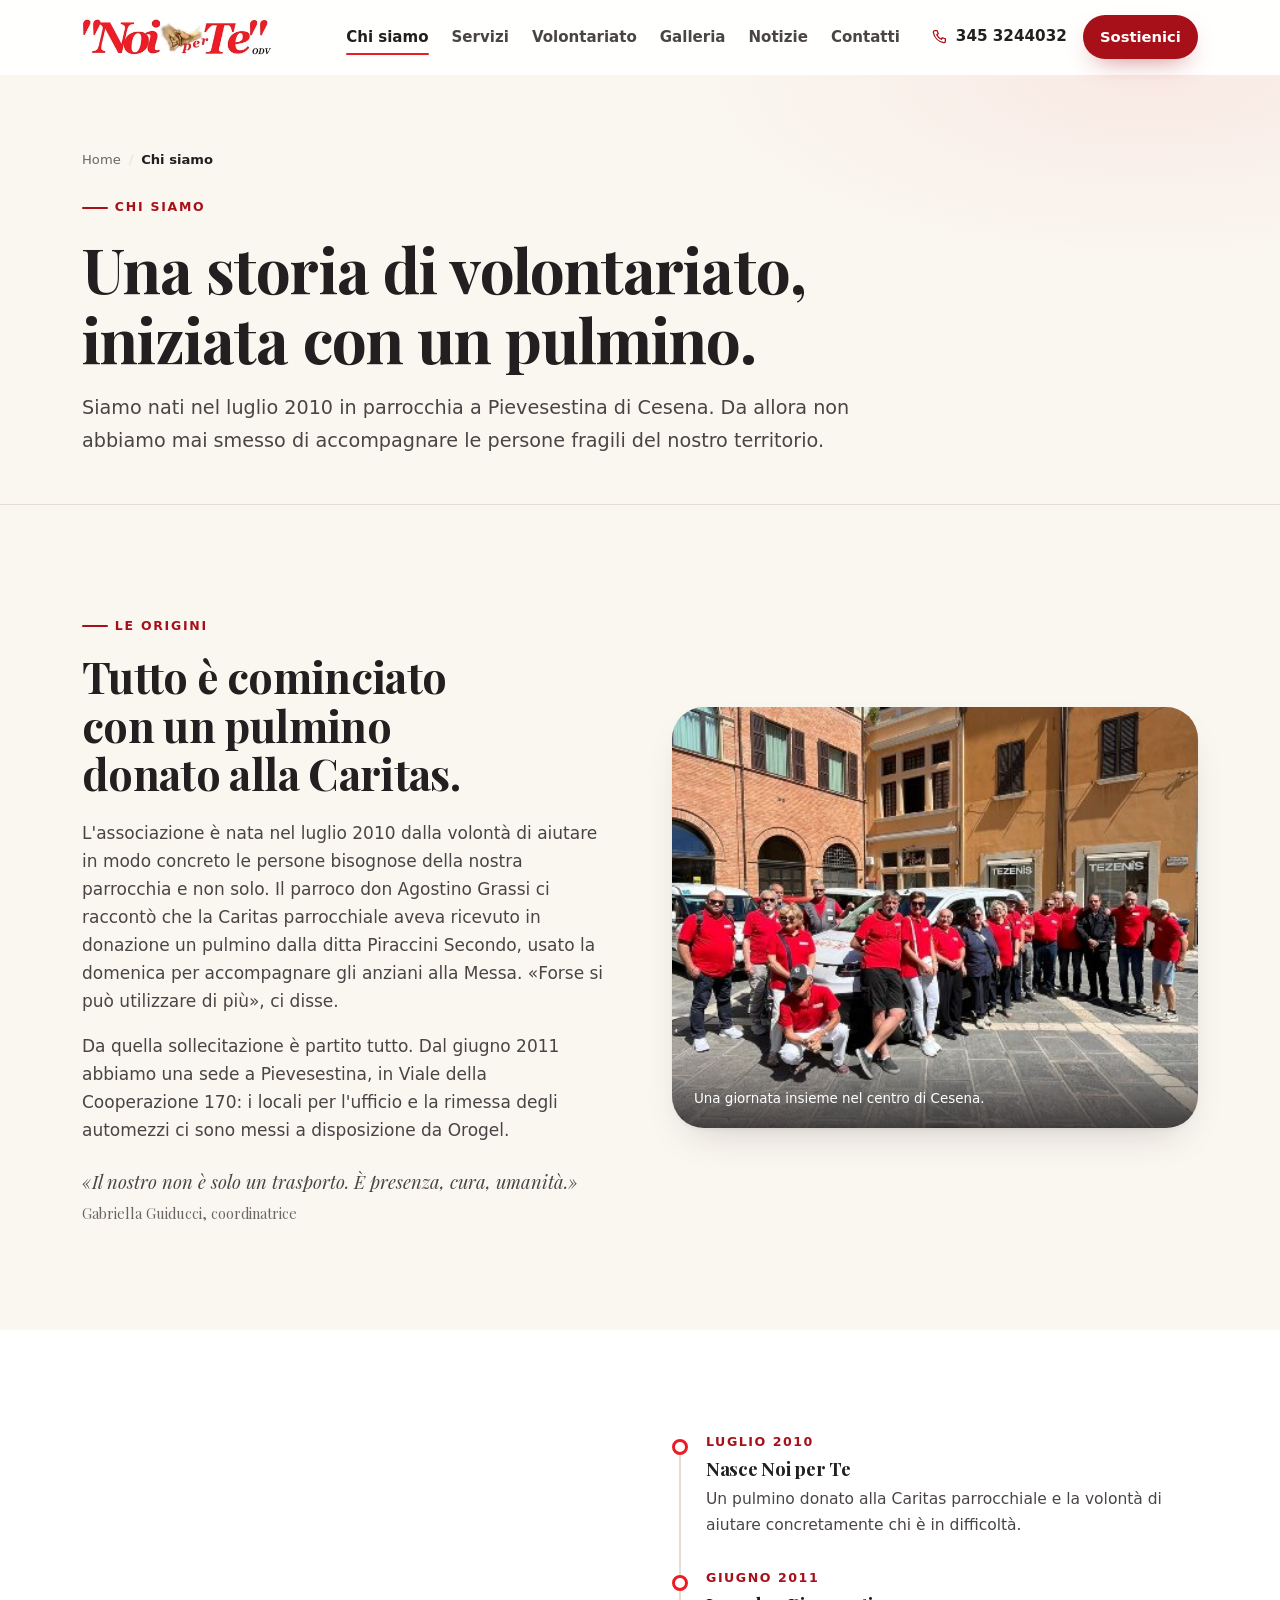
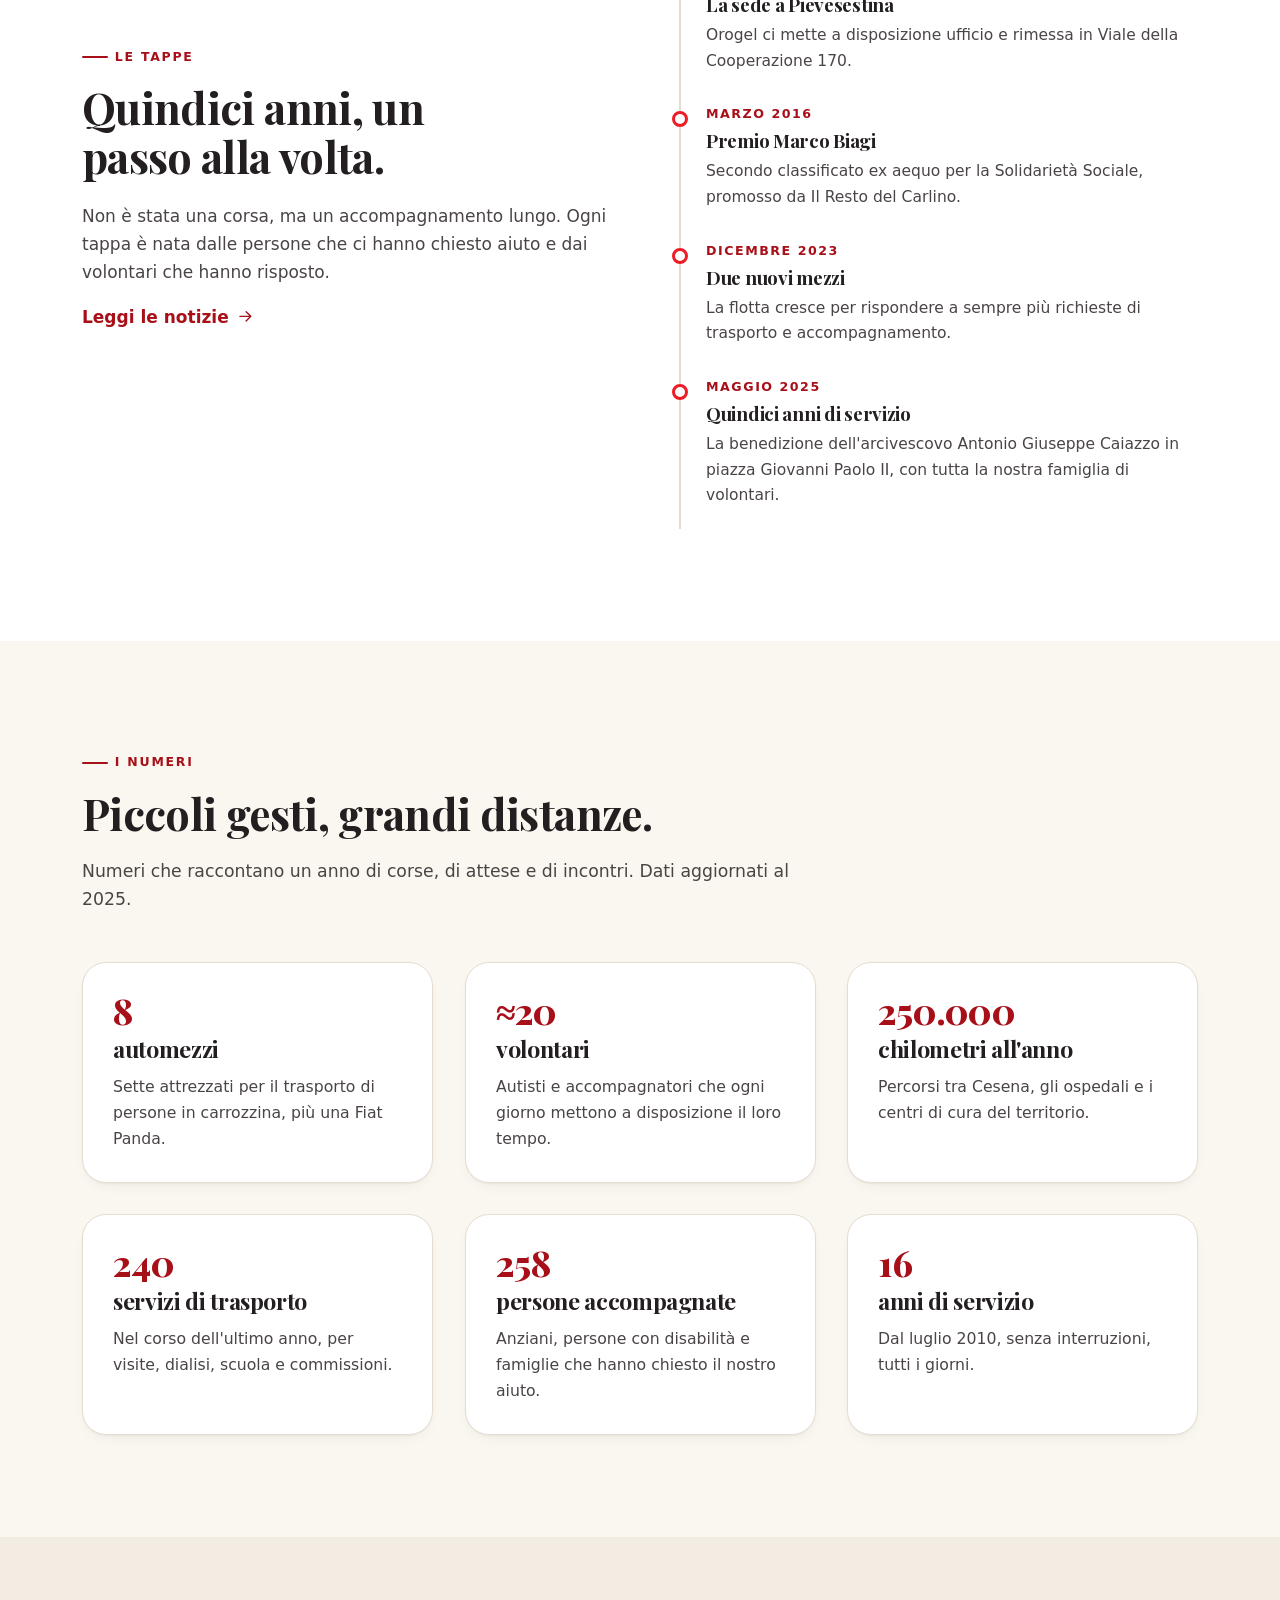
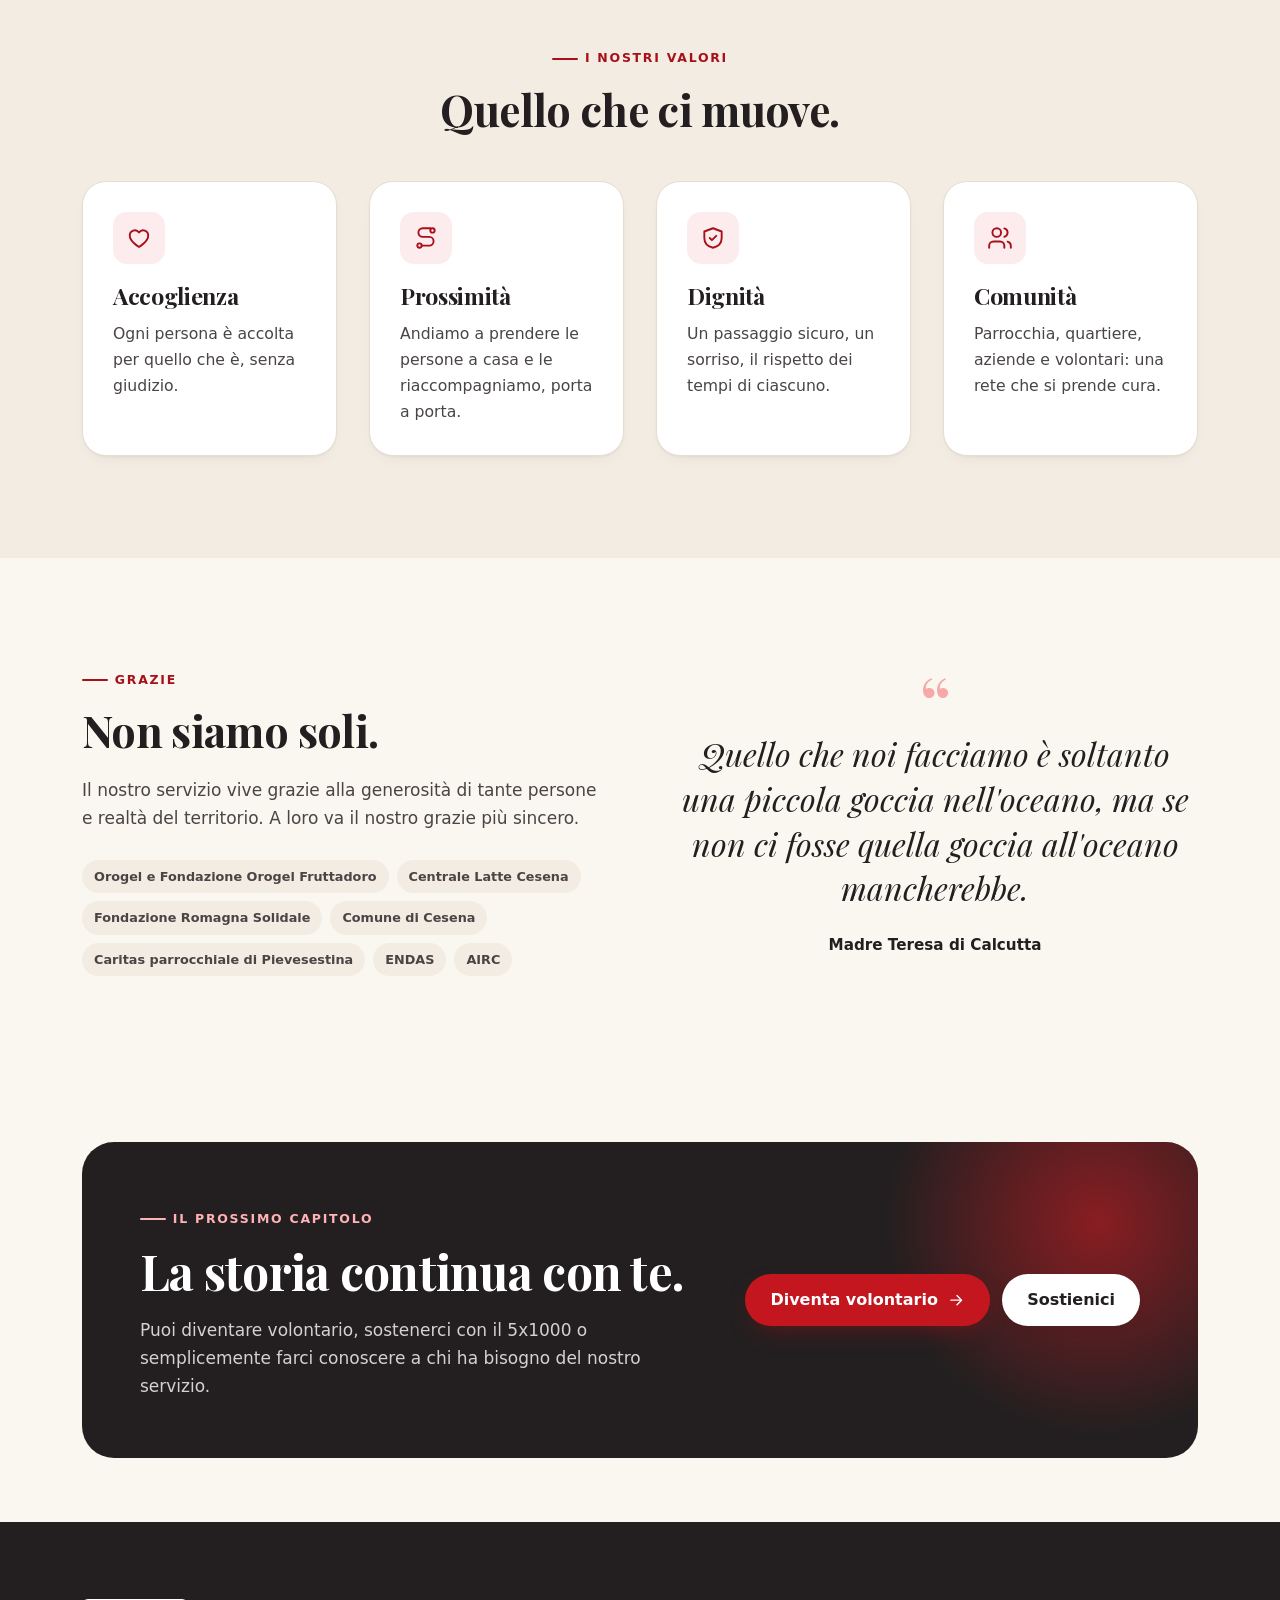
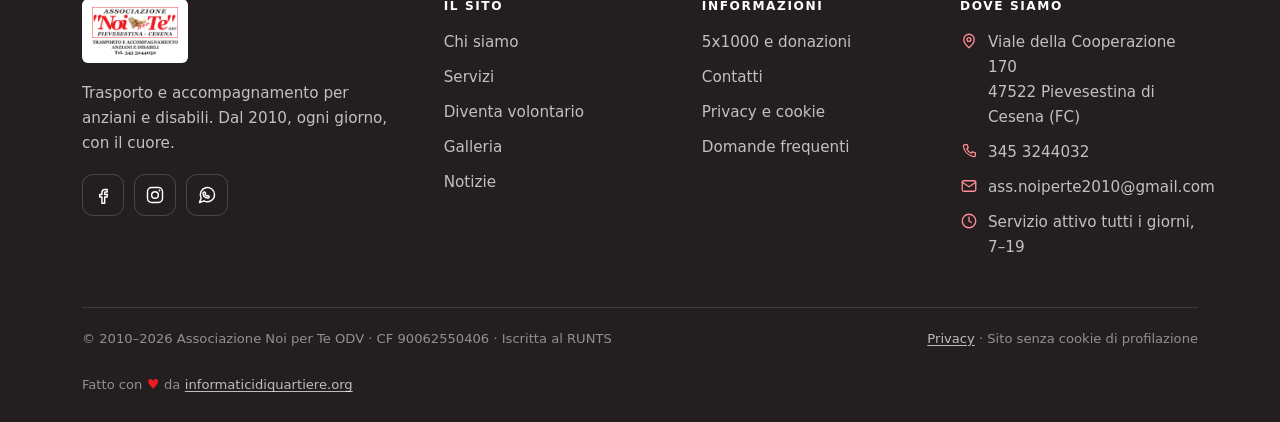
==== commit c22d306d: "Toglie le bande rosse ai lati del logo nell'header - logo dell'header rigenerato da logo-full.png ta" ====
--- a/chi-siamo/index.html
+++ b/chi-siamo/index.html
@@ -176,8 +176,8 @@
   <div class="shell header-inner">
     <a class="brand" href="/" aria-label="Associazione Noi per Te ODV — vai alla home">
       <picture>
-        <source type="image/webp" srcset="/assets/img/logo-wordmark-360.webp 360w, /assets/img/logo-wordmark-640.webp 640w, /assets/img/logo-wordmark-1080.webp 1080w" sizes="224px">
-        <img src="/assets/img/logo-wordmark-640.jpg" alt="Noi per Te ODV — trasporto e accompagnamento anziani e disabili" width="1731" height="340">
+        <source type="image/webp" srcset="/assets/img/logo-wordmark-senza-bordo-360.webp 360w, /assets/img/logo-wordmark-senza-bordo-640.webp 640w, /assets/img/logo-wordmark-senza-bordo-1080.webp 1080w" sizes="224px">
+        <img src="/assets/img/logo-wordmark-senza-bordo-640.jpg" alt="Noi per Te ODV — trasporto e accompagnamento anziani e disabili" width="1699" height="340">
       </picture>
     </a>
 
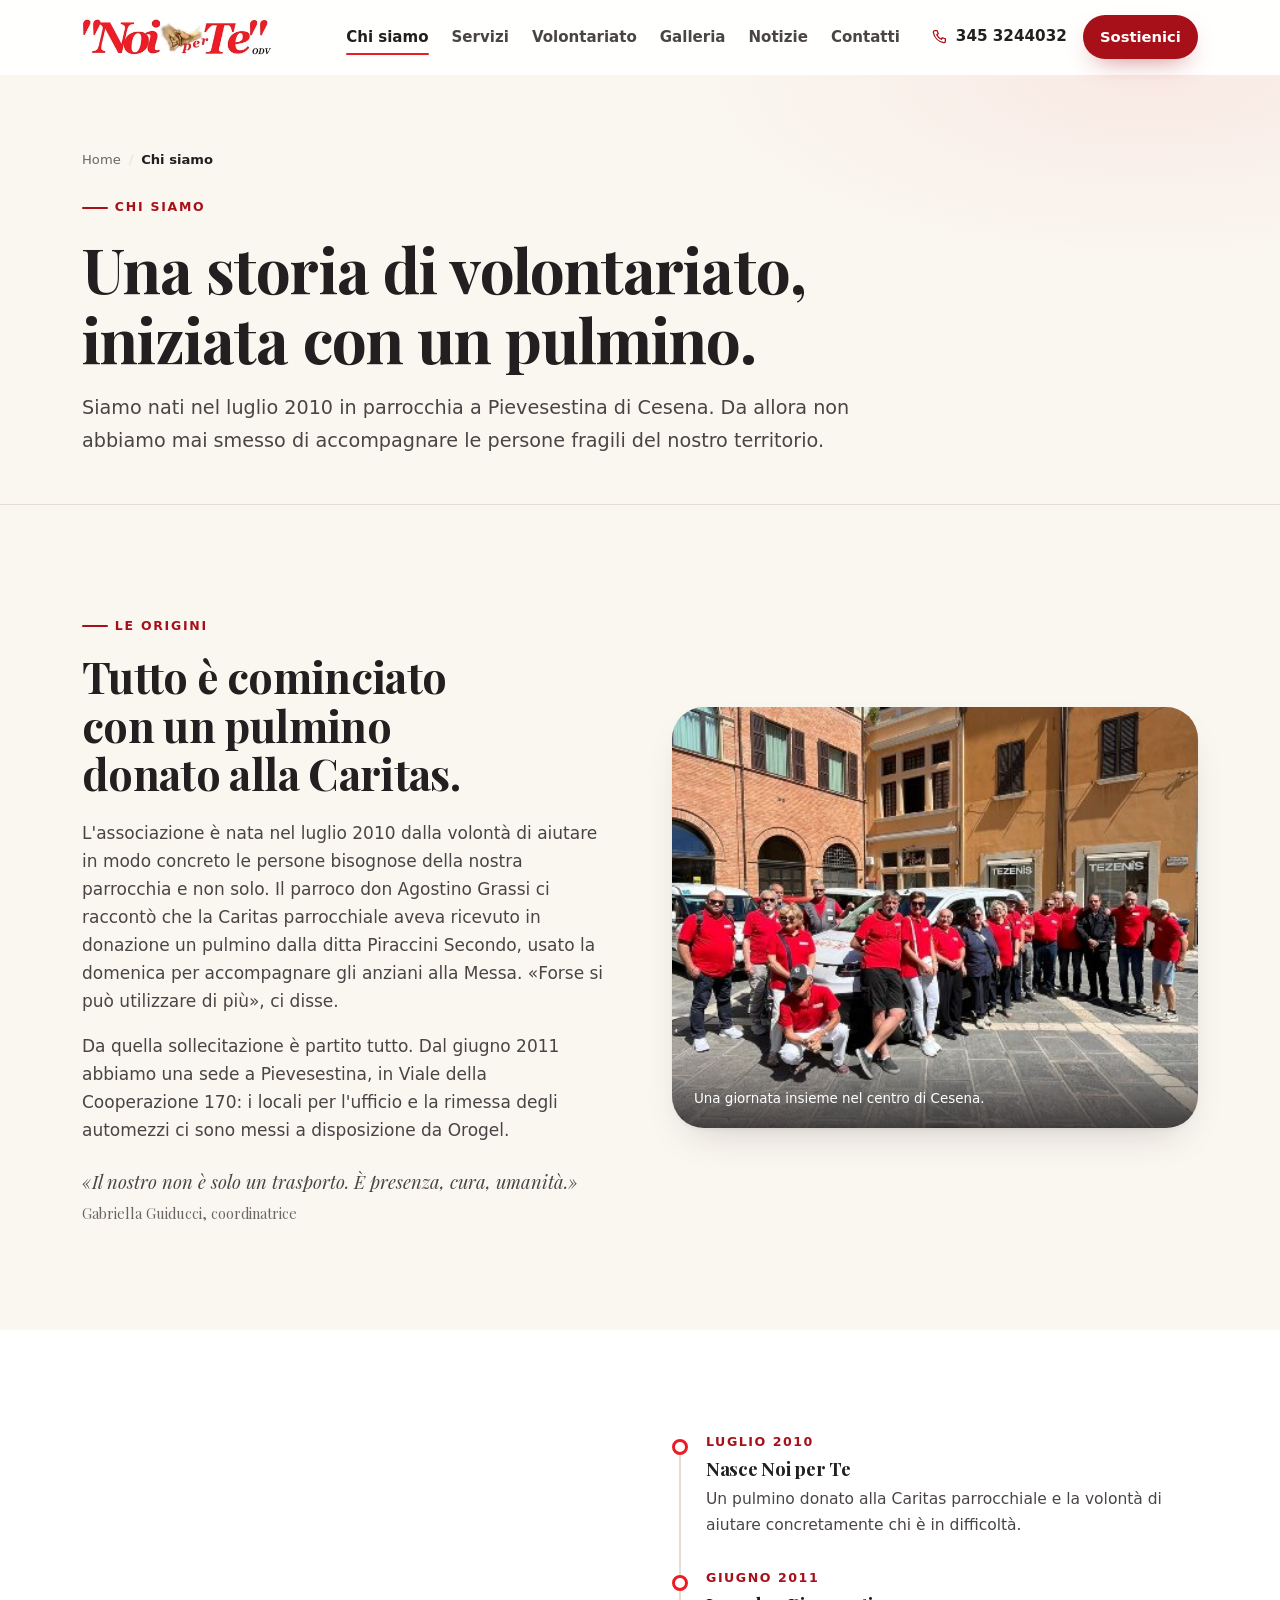
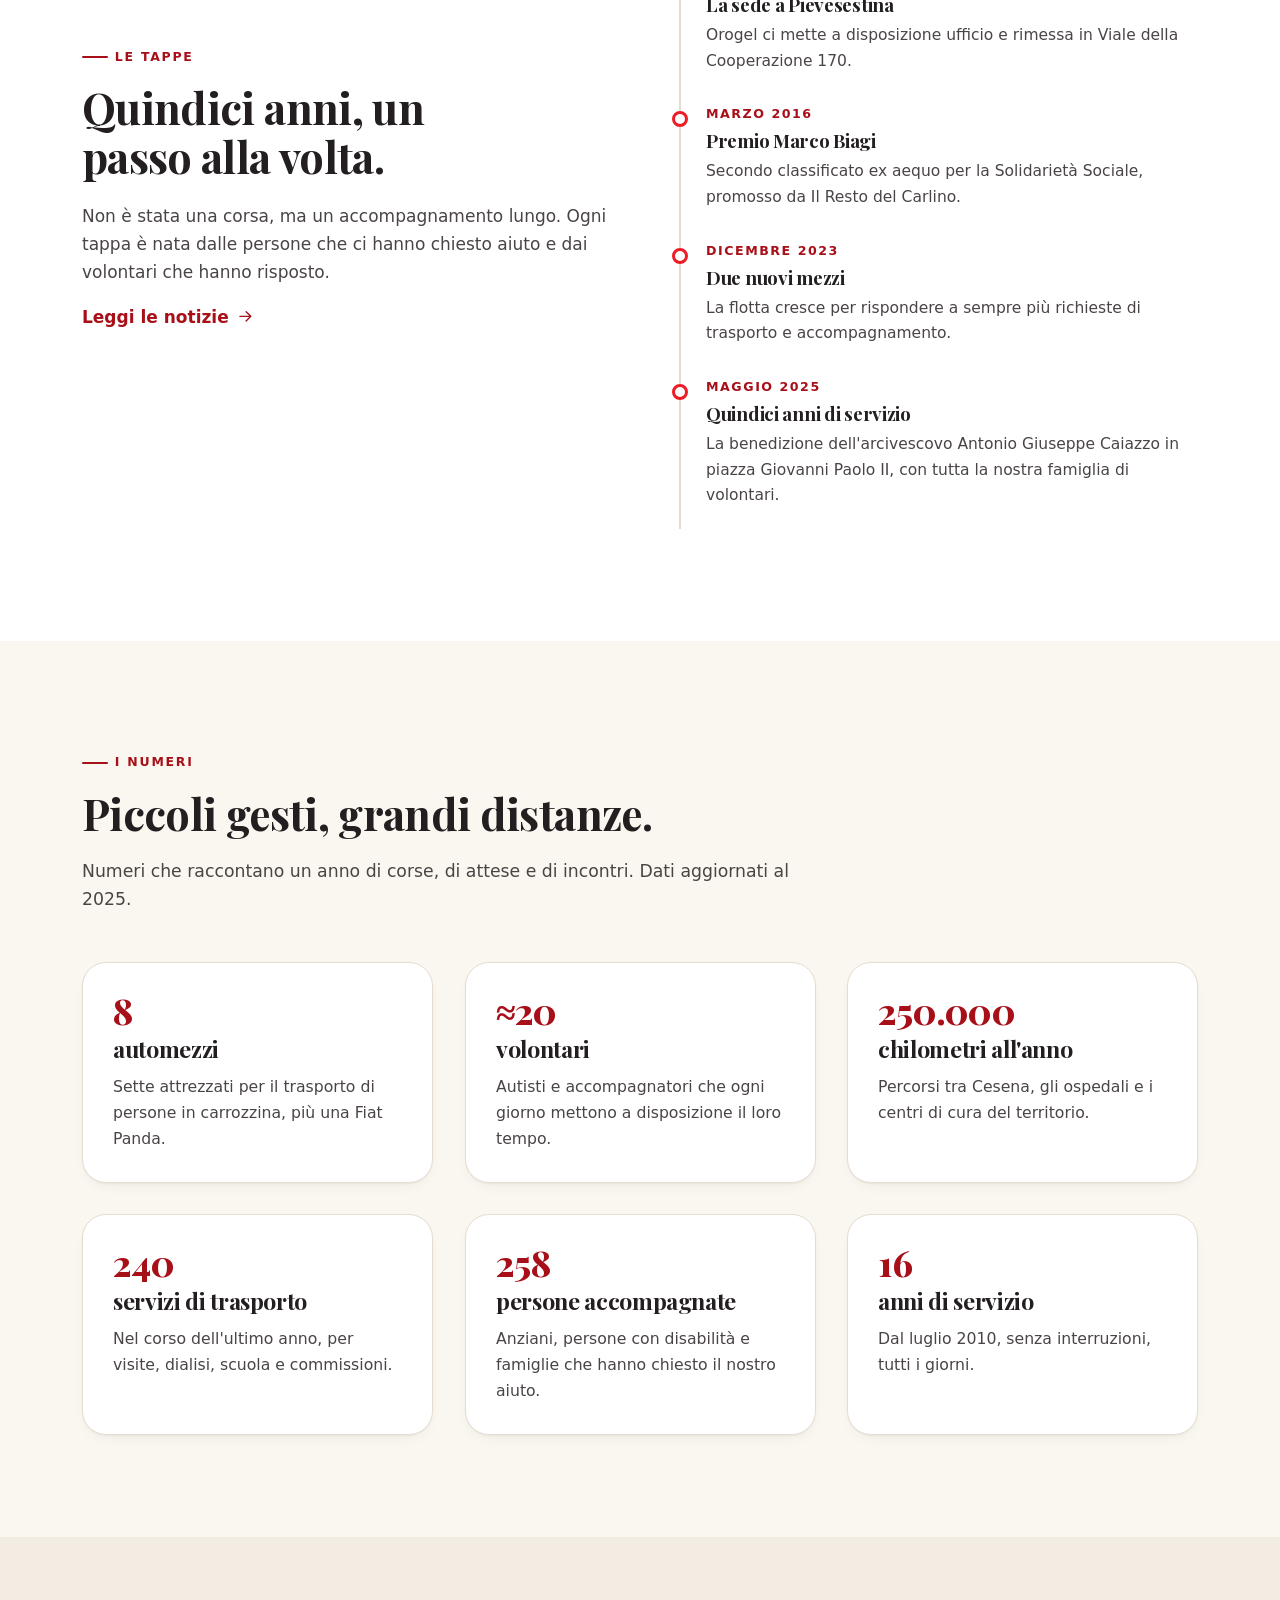
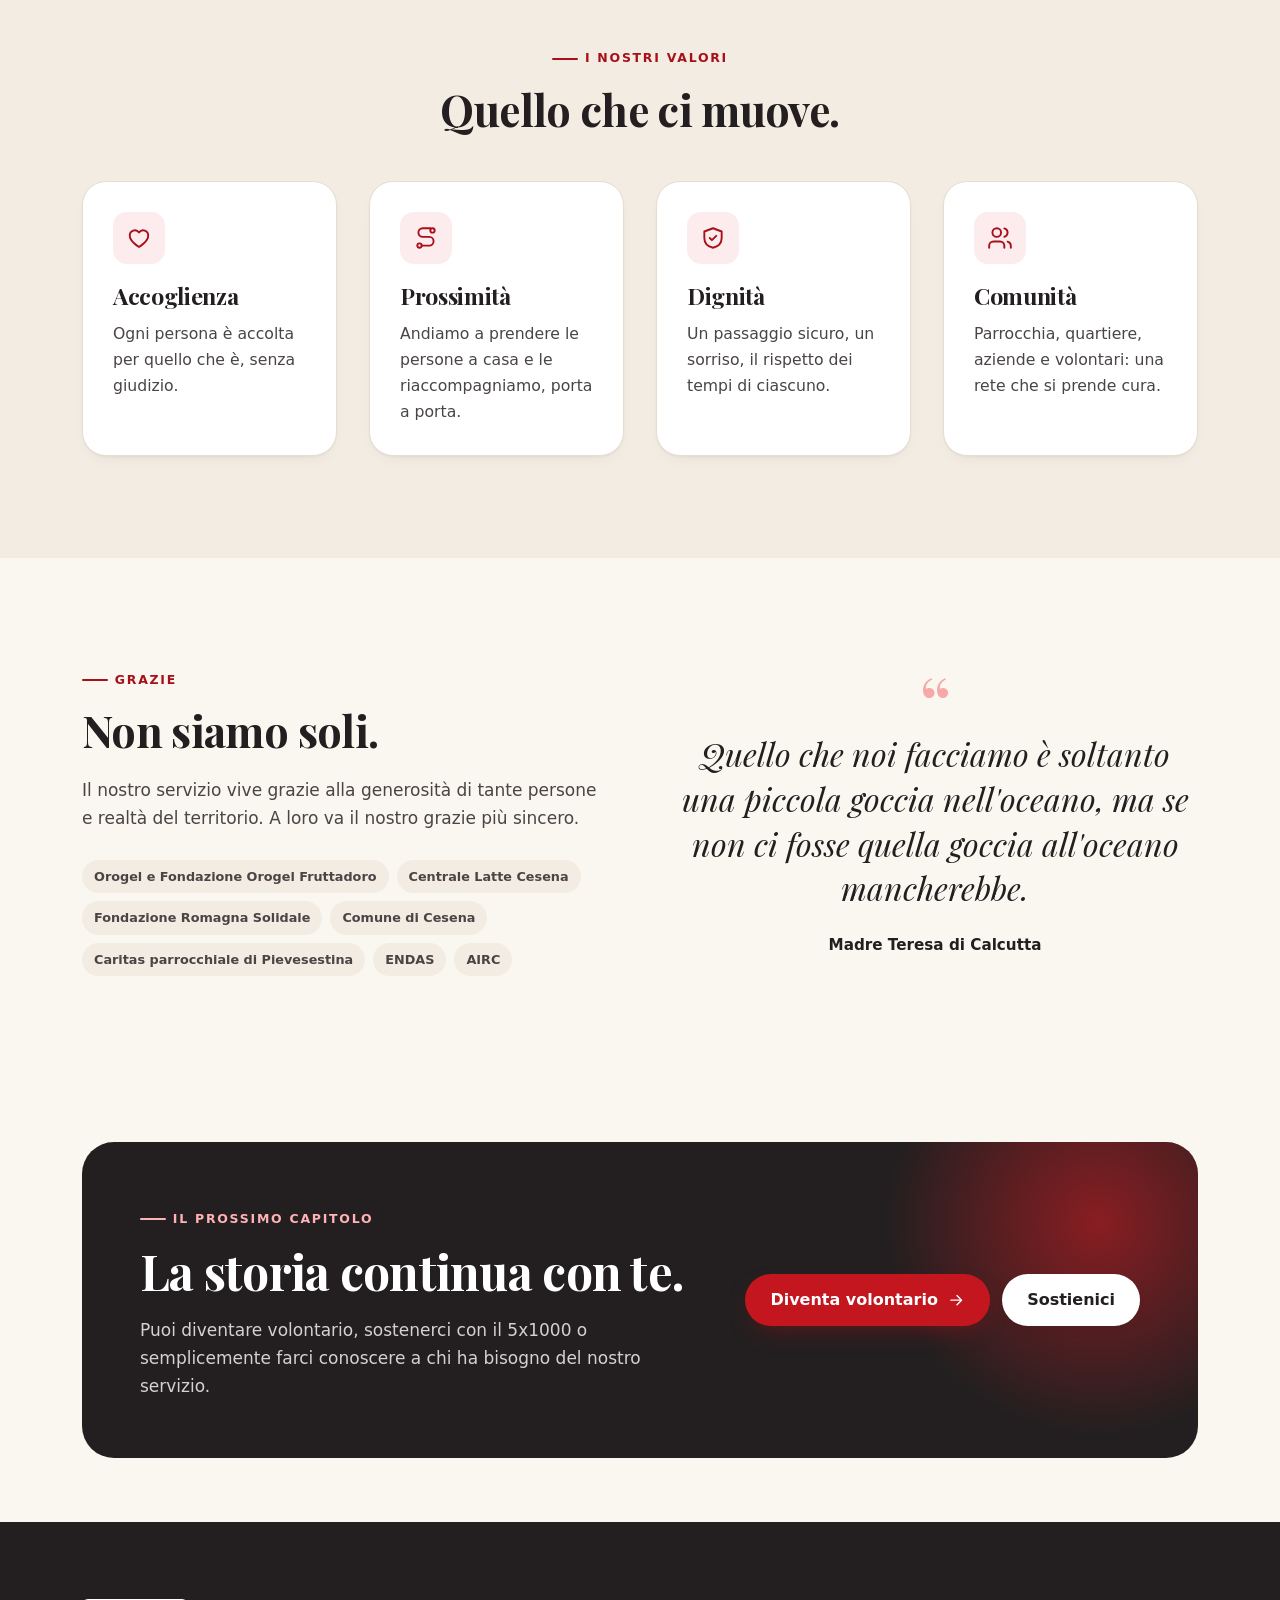
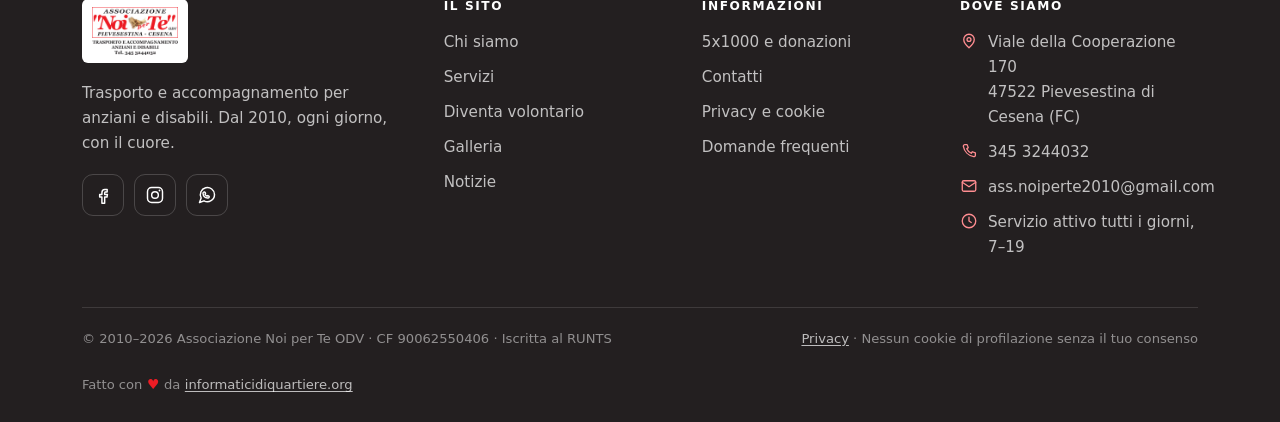
==== commit 75b8ae9d: "Aggiunge i post di Facebook e Instagram con consenso - sezione "Dai nostri social" in home (2 post I" ====
--- a/chi-siamo/index.html
+++ b/chi-siamo/index.html
@@ -435,7 +435,7 @@
 
     <div class="footer-bottom">
       <p>© 2010–<span data-year>2026</span> Associazione Noi per Te ODV · CF <span class="cf">90062550406</span> · Iscritta al RUNTS</p>
-      <p><a href="/privacy/">Privacy</a> · Sito senza cookie di profilazione</p>
+      <p><a href="/privacy/">Privacy</a> · Nessun cookie di profilazione senza il tuo consenso</p>
       <p class="footer-credit">Fatto con <span class="heart" aria-hidden="true">&hearts;</span> da <a href="https://informaticidiquartiere.org" target="_blank" rel="noopener">informaticidiquartiere.org</a></p>
     </div>
   </div>
--- a/assets/css/style.css
+++ b/assets/css/style.css
@@ -638,7 +638,7 @@
   gap: 10px;
   margin-top: 8px;
 }
-.drawer-social a {
+.mobile-nav .drawer-social a {
   width: 44px;
   height: 44px;
   display: grid;
@@ -1909,6 +1909,123 @@
   color: var(--muted);
 }
 
+/* --------------------------------------------------------- Social -------- */
+/* Post di Facebook e Instagram: gli iframe di Meta arrivano solo dopo il consenso. */
+.social-links {
+  display: flex;
+  flex-wrap: wrap;
+  gap: 10px;
+}
+.social-consent {
+  display: grid;
+  justify-items: center;
+  gap: 14px;
+  max-width: 680px;
+  margin-inline: auto;
+  padding: clamp(26px, 4vw, 44px);
+  background: #fff;
+  border: 1px solid var(--line);
+  border-radius: var(--radius-lg);
+  text-align: center;
+}
+.section--white .social-consent {
+  background: var(--cream);
+}
+.social-consent[hidden] {
+  display: none;
+}
+.social-consent__icons {
+  display: flex;
+  gap: 10px;
+}
+.social-consent__icons span {
+  display: grid;
+  place-items: center;
+  width: 52px;
+  height: 52px;
+  border-radius: 14px;
+  background: var(--red-50);
+  color: var(--red-700);
+}
+.social-consent h3 {
+  margin: 0;
+}
+.social-consent p {
+  margin: 0;
+  max-width: 54ch;
+  color: var(--ink-2);
+}
+.social-consent .social-consent__note {
+  font-size: 0.82rem;
+  color: var(--muted);
+}
+.no-js .social-consent [data-social-load] {
+  display: none;
+}
+.social-feed {
+  display: grid;
+  grid-template-columns: 440px minmax(0, 1fr);
+  gap: 32px;
+  align-items: start;
+}
+.social-feed[hidden] {
+  display: none;
+}
+.social-feed:focus {
+  outline: none;
+}
+.social-fb {
+  overflow: hidden;
+  min-height: 200px;
+  border: 1px solid var(--line);
+  border-radius: var(--radius);
+  background: #fff;
+}
+.social-fb iframe {
+  display: block;
+  max-width: 100%;
+  border: 0;
+}
+.social-ig {
+  display: grid;
+  grid-template-columns: repeat(2, minmax(0, 1fr));
+  gap: 16px;
+  margin: 0;
+  padding: 0;
+  list-style: none;
+}
+.social-ig li {
+  margin: 0;
+}
+.social-ig iframe {
+  /* L'altezza comunicata da Instagram è quella del contenuto, bordo escluso. */
+  box-sizing: content-box;
+  display: block;
+  width: calc(100% - 2px);
+  height: 560px;
+  border: 1px solid var(--line);
+  border-radius: var(--radius);
+  background: #fff;
+}
+.social-revoke {
+  grid-column: 1 / -1;
+  margin: 0;
+  font-size: 0.85rem;
+  color: var(--muted);
+}
+.link-btn {
+  padding: 0;
+  border: 0;
+  background: none;
+  color: var(--red-700);
+  font: inherit;
+  text-decoration: underline;
+  text-underline-offset: 0.18em;
+}
+.link-btn:hover {
+  color: var(--red-600);
+}
+
 /* --------------------------------------------------------- FAQ ----------- */
 .faq {
   max-width: 820px;
@@ -2212,6 +2329,14 @@
   .footer-col--contact {
     grid-column: 1 / -1;
   }
+  .social-feed {
+    grid-template-columns: minmax(0, 1fr);
+  }
+  .social-fb {
+    width: 100%;
+    max-width: 502px;
+    margin-inline: auto;
+  }
 }
 
 @media (max-width: 900px) {
@@ -2374,6 +2499,23 @@
   }
   .footer-brand img {
     height: 54px;
+  }
+  /* Su telefono i post Instagram scorrono in orizzontale, come nell'app. */
+  .social-ig {
+    grid-template-columns: none;
+    grid-auto-flow: column;
+    grid-auto-columns: min(86%, 340px);
+    gap: 12px;
+    margin-inline: calc(var(--pad) * -1);
+    padding: 0 var(--pad) 10px;
+    overflow-x: auto;
+    overscroll-behavior-x: contain;
+    scrollbar-width: thin;
+    scroll-snap-type: x mandatory;
+    scroll-padding-inline: var(--pad);
+  }
+  .social-ig li {
+    scroll-snap-align: start;
   }
   .lightbox-figure figcaption {
     flex-direction: column;
